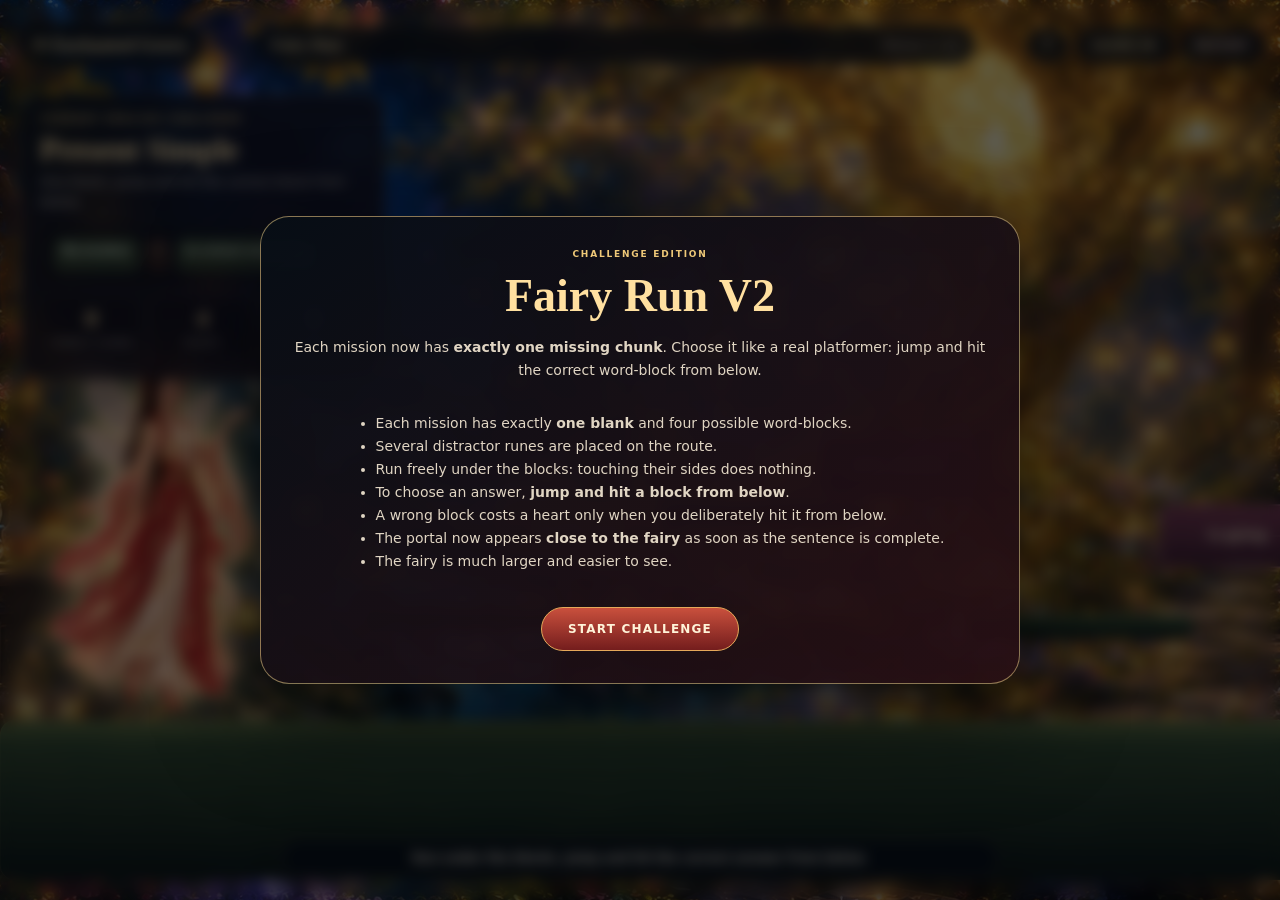
==== index.html @ 617d5f0d "Add files via upload" ====
<!doctype html>
<html lang="en">
<head>
<meta charset="utf-8">
<meta name="viewport" content="width=device-width,initial-scale=1">
<meta name="theme-color" content="#07111d">
<title>Fairy Run V2 — Challenge Edition</title>
<style>
:root{
  --gold:#f6d78d; --gold2:#ffe9b4; --ink:#fff7df; --muted:#ded3c2;
  --red:#a84237; --deep:#07111b; --green:#6eaf76; --violet:#9a6be6;
}
*{box-sizing:border-box}
html,body{margin:0;width:100%;height:100%;overflow:hidden;background:#03070c;color:var(--ink);font-family:Georgia,serif}
button{font:inherit;cursor:pointer}
button:focus-visible{outline:2px solid #ffe7a6;outline-offset:3px}
#app{position:relative;width:100%;height:100%;overflow:hidden}
#bg{
  position:absolute;inset:0;
  background:
    radial-gradient(circle at 70% 20%,rgba(255,221,126,.14),transparent 28%),
    linear-gradient(180deg,rgba(2,5,9,.02),rgba(2,5,9,.22)),
    url('assets/forest.webp') center/cover no-repeat;
  filter:saturate(1.13) contrast(1.02);
  transform:scale(1.035)
}
#atmos{position:absolute;inset:0;pointer-events:none;background:
  linear-gradient(90deg,rgba(4,12,18,.12),transparent 45%,rgba(12,6,15,.18)),
  radial-gradient(circle at 18% 84%,rgba(67,159,165,.12),transparent 28%)}
#canvas{position:absolute;inset:0;width:100%;height:100%;display:block}

.topbar{
  position:absolute;z-index:30;left:15px;right:15px;top:14px;height:62px;
  display:grid;grid-template-columns:auto 1fr auto;gap:12px;align-items:center;pointer-events:none
}
.topbar>*{pointer-events:auto}
.brand,.tool{
  border:1px solid rgba(246,215,141,.42);background:rgba(5,11,18,.82);color:#ffe2a2;
  border-radius:999px;box-shadow:0 10px 28px rgba(0,0,0,.3);backdrop-filter:blur(10px)
}
.brand{padding:12px 16px;font-weight:700;font-size:18px}
.progress{
  justify-self:center;width:min(720px,61vw);padding:10px 15px;border-radius:999px;
  background:rgba(5,11,18,.8);border:1px solid rgba(246,215,141,.28);backdrop-filter:blur(10px);
  display:grid;grid-template-columns:auto 1fr auto;gap:12px;align-items:center;
}
.progress strong{color:#ffe0a0}
.progress small{font:11px system-ui,sans-serif;color:#ded2c0;white-space:nowrap}
.track{height:10px;border-radius:999px;background:rgba(0,0,0,.36);overflow:hidden;border:1px solid rgba(246,215,141,.18)}
.track div{height:100%;width:0;background:linear-gradient(90deg,#dd873e,#ffe09a);transition:width .35s}
.tools{display:flex;gap:7px}
.tool{padding:11px 14px;font:800 10px system-ui,sans-serif;text-transform:uppercase;letter-spacing:.08em;transition:.2s}
.tool:hover{transform:translateY(-2px);filter:brightness(1.08)}
.tool.off{opacity:.48}
.tool.danger{color:#ffd3c6;border-color:rgba(255,141,119,.35)}
.tool.help{width:42px;padding:0;font-size:15px}

.quest{
  position:absolute;z-index:25;left:20px;top:94px;width:365px;padding:19px;border-radius:23px;
  background:linear-gradient(145deg,rgba(7,14,22,.88),rgba(31,14,19,.82));
  border:1px solid rgba(246,215,141,.4);box-shadow:0 24px 65px rgba(0,0,0,.42);backdrop-filter:blur(12px)
}
.kicker{font:800 9px system-ui,sans-serif;letter-spacing:.2em;text-transform:uppercase;color:#eec878}
.quest h1{margin:8px 0 4px;color:#ffe0a0;font-size:31px}
.quest .mission{font:13px/1.5 system-ui,sans-serif;color:#ded3c1;margin:0}
.sentence{
  margin-top:13px;padding:12px;border-radius:15px;background:rgba(0,0,0,.22);
  border:1px dashed rgba(246,215,141,.22);display:flex;gap:6px;flex-wrap:wrap;min-height:61px
}
.sentence span{padding:7px 9px;border-radius:9px;background:rgba(66,87,53,.58);color:#efffe8;font:700 11px system-ui,sans-serif}
.sentence span.blank{background:rgba(91,55,37,.44);color:#e0c9a7}
.mission-meta{display:flex;gap:8px;margin-top:11px}
.meta{flex:1;padding:9px 7px;border-radius:13px;background:rgba(0,0,0,.17);border:1px solid rgba(246,215,141,.13);text-align:center}
.meta strong{display:block;color:#ffe1a0;font-size:23px}.meta small{font:8px system-ui,sans-serif;color:#cfc3b0;text-transform:uppercase;letter-spacing:.09em}
.feedback{
  position:absolute;z-index:28;left:50%;bottom:22px;transform:translateX(-50%);
  width:min(720px,72vw);padding:12px 18px;border-radius:999px;text-align:center;
  background:rgba(5,11,18,.82);border:1px solid rgba(246,215,141,.25);backdrop-filter:blur(9px);
  font:700 12px system-ui,sans-serif;color:#efe2ce;box-shadow:0 10px 28px rgba(0,0,0,.28)
}
.feedback.good{color:#e4ffda;border-color:rgba(159,237,148,.4);background:rgba(22,72,39,.76)}
.feedback.bad{color:#ffd4c8;border-color:rgba(255,152,129,.37);background:rgba(92,30,25,.78)}
.portal-alert{
  position:absolute;z-index:29;right:22px;bottom:92px;width:260px;padding:14px 15px;border-radius:19px;
  background:linear-gradient(145deg,rgba(44,26,69,.91),rgba(11,10,20,.92));
  border:1px solid rgba(220,190,255,.58);box-shadow:0 0 32px rgba(167,105,232,.3),0 15px 35px rgba(0,0,0,.3);
  font:700 12px/1.45 system-ui,sans-serif;color:#f0ddff;opacity:0;transform:translateY(15px);transition:.3s;pointer-events:none
}
.portal-alert.show{opacity:1;transform:translateY(0)}
.portal-alert strong{display:block;color:#ffe4a9;font-size:16px;margin-bottom:3px}
.arrow{font-size:30px;display:inline-block;margin-right:8px;vertical-align:middle;color:#e3c2ff}

.mobile{
  position:absolute;z-index:32;right:15px;bottom:16px;display:none;gap:5px;align-items:flex-end
}
.mobile button{
  width:56px;height:49px;border-radius:14px;border:1px solid rgba(246,215,141,.3);
  background:rgba(5,11,18,.82);color:#ffe2a1;font-size:21px
}

.overlay{
  position:absolute;inset:0;z-index:60;display:grid;place-items:center;
  background:rgba(2,5,9,.58);backdrop-filter:blur(7px)
}
.overlay.hidden{display:none}
.card{
  width:min(760px,91vw);padding:32px;border-radius:29px;text-align:center;
  background:linear-gradient(145deg,rgba(7,14,22,.96),rgba(40,15,20,.93));
  border:1px solid rgba(246,215,141,.52);box-shadow:0 30px 100px rgba(0,0,0,.58)
}
.card h2{margin:10px 0;color:#ffe0a0;font-size:46px}
.card p,.card li{font:14px/1.65 system-ui,sans-serif;color:#e0d5c3}
.card ul{display:inline-block;text-align:left}
.start{
  margin-top:18px;padding:14px 26px;border-radius:999px;border:1px solid #e6a85a;
  color:#fff4d9;background:linear-gradient(180deg,#c9503d,#741d1d);
  font:800 12px system-ui,sans-serif;text-transform:uppercase;letter-spacing:.1em
}
.recap{
  margin:16px auto 0;max-width:620px;text-align:left;padding:15px 17px;border-radius:17px;
  background:rgba(0,0,0,.2);border:1px dashed rgba(246,215,141,.2);font:13px/1.6 system-ui,sans-serif;color:#e4d8c5
}
.recap b{color:#ffe19f}

@media(max-width:920px){
  .quest{left:12px;top:90px;width:330px}.progress{width:auto}.progress small{display:none}.mobile{display:flex}.feedback{bottom:78px;width:calc(100% - 24px)}
  .portal-alert{right:12px;bottom:140px}
}
@media(max-width:620px){
  .brand{display:none}.topbar{grid-template-columns:1fr auto}.progress{justify-self:stretch;width:100%}
  .quest{left:9px;right:9px;top:88px;width:auto;padding:13px}.quest h1{font-size:24px}.quest .mission{font-size:11px}
  .mission-meta{display:none}.sentence{min-height:45px}.sentence span{font-size:9px;padding:5px 7px}
  .tool{padding:10px 11px}.portal-alert{width:210px;font-size:10px}
}


</style>
</head>
<body>
<div id="app">
  <div id="bg"></div><div id="atmos"></div><canvas id="canvas"></canvas>

  <div class="topbar">
    <div class="brand">✦ Enchanted Grove</div>
    <div class="progress">
      <strong>Fairy Run</strong>
      <div class="track"><div id="progressFill"></div></div>
      <small id="progressText">Mission 1 / 12</small>
    </div>
    <div class="tools">
      <button class="tool help" id="helpBtn" title="How to play">?</button>
      <button class="tool" id="soundBtn">Sound On</button>
      <button class="tool danger" id="restartBtn">Restart</button>
    </div>
  </div>

  <aside class="quest">
    <div class="kicker">Current English challenge</div>
    <h1 id="focusTitle">Present Simple</h1>
    <p class="mission" id="missionText">Collect the missing chunks in the correct order.</p>
    <div class="sentence" id="sentenceBox"></div>
    <div class="mission-meta">
      <div class="meta"><strong id="runeCount">0</strong><small>correct chunks</small></div>
      <div class="meta"><strong id="heartCount">4</strong><small>hearts</small></div>
      <div class="meta"><strong id="scoreCount">0</strong><small>magic</small></div>
    </div>
  </aside>
  <div class="portal-alert" id="portalAlert"><span class="arrow">➜</span><strong>Portal opened!</strong>It appeared just ahead. Run into the purple gate.</div>
  <div class="feedback" id="feedback">Move: A/D or ←/→ · Jump: W / ↑ / Space · Choose: hit a word-block from below</div>

  <div class="mobile">
    <button data-key="left">◀</button>
    <button data-key="jump">▲</button>
    <button data-key="right">▶</button>
  </div>

  <div class="overlay" id="intro">
    <div class="card">
      <div class="kicker">Challenge Edition</div>
      <h2>Fairy Run V2</h2>
      <p>Each mission now has <b>exactly one missing chunk</b>. Choose it like a real platformer: jump and hit the correct word-block from below.</p>
      <ul>
        <li>Each mission has exactly <b>one blank</b> and four possible word-blocks.</li>
        <li>Several distractor runes are placed on the route.</li>
        <li>Run freely under the blocks: touching their sides does nothing.</li><li>To choose an answer, <b>jump and hit a block from below</b>.</li><li>A wrong block costs a heart only when you deliberately hit it from below.</li>
        <li>The portal now appears <b>close to the fairy</b> as soon as the sentence is complete.</li>
        <li>The fairy is much larger and easier to see.</li>
      </ul><br>
      <button class="start" id="startBtn">Start Challenge</button>
    </div>
  </div>

  <div class="overlay hidden" id="missionComplete">
    <div class="card">
      <div class="kicker">Mission complete</div>
      <h2 id="missionCompleteTitle">Sentence restored</h2>
      <div class="recap" id="missionRecap"></div>
      <button class="start" id="continueBtn">Continue</button>
    </div>
  </div>

  <div class="overlay hidden" id="gameComplete">
    <div class="card">
      <div class="kicker">All 12 missions complete</div>
      <h2>Firefly Ember Restored</h2>
      <p>You finished a full run of the forest using English grammar and chunks to open every gate.</p>
      <div class="recap" id="finalRecap"></div>
      <button class="start" id="againBtn">Play Again</button>
    </div>
  </div>

  <div class="overlay hidden" id="helpOverlay">
    <div class="card">
      <div class="kicker">Controls</div>
      <h2>How to Play</h2>
      <ul>
        <li><b>A / D</b> or <b>← / →</b> — move</li>
        <li><b>W / ↑ / Space</b> — jump</li>
        <li>Run under the answer blocks. To choose one, jump and hit it from below.</li>
        <li>The blocks do not block your movement. The choice is registered only by a jump-hit from below.</li>
        <li>Wrong runes cost one heart.</li>
        <li>After the correct jump-hit, a large purple portal spawns nearby.</li>
      </ul><br>
      <button class="start" id="closeHelpBtn">Back to Game</button>
    </div>
  </div>
</div>

<script>
(()=>{
"use strict";
const canvas=document.getElementById("canvas"),ctx=canvas.getContext("2d");
const fairyImg=new Image();fairyImg.src="assets/fairy.webp";

const missions=[
 {focus:"Present Simple",template:["My brother","___","to school every day."],answer:"usually goes",choices:["usually goes","goes usually","is going","usually go"],tip:"With he/she/it, use the -s form. Frequency adverbs normally come before the main verb."},
 {focus:"Present Simple Negative",template:["We","___","football outside when it rains."],answer:"don't play",choices:["don't play","aren't playing","don't plays","not play"],tip:"Present Simple negative: don't + base verb."},
 {focus:"Present Simple Question",template:["___","your sister enjoy fantasy books?"],answer:"Does",choices:["Does","Do","Is","Did"],tip:"Third-person Present Simple question: Does + subject + base verb."},
 {focus:"Present Continuous",template:["She","___","her keys right now."],answer:"is looking for",choices:["is looking for","looks for","look for","is look for"],tip:"Right now signals Present Continuous: is + verb-ing."},
 {focus:"Present Continuous Negative",template:["They","___","TV because they are doing homework."],answer:"aren't watching",choices:["aren't watching","don't watch","aren't watch","not watching"],tip:"For an action happening now, use aren't + verb-ing."},
 {focus:"Wh- Question",template:["What","___","after school today?"],answer:"are you doing",choices:["are you doing","do you do","you are doing","are you do"],tip:"Present Continuous question: What are you doing...?"},
 {focus:"Past Simple",template:["Yesterday we","___","an old castle near the river."],answer:"visited",choices:["visited","visit","were visit","have visited"],tip:"Yesterday signals Past Simple."},
 {focus:"Past Simple Negative",template:["He","___","the message because his phone was off."],answer:"didn't see",choices:["didn't see","didn't saw","doesn't see","not saw"],tip:"After didn't, use the base verb: see."},
 {focus:"Modal Verb",template:["You","___","an umbrella because it might rain later."],answer:"should take",choices:["should take","should taking","must to take","should took"],tip:"Should is followed by the base verb."},
 {focus:"Comparatives",template:["This puzzle is","___","the last one."],answer:"much more difficult than",choices:["much more difficult than","more much difficult than","much difficulter than","most difficult then"],tip:"Use much more + adjective + than."},
 {focus:"Possibility",template:["If we hurry, we","___","the next train."],answer:"can catch",choices:["can catch","can catching","could to catch","will can catch"],tip:"Can is followed by the base verb."},
 {focus:"Present Perfect",template:["Why","___","your homework yet?"],answer:"haven't you finished",choices:["haven't you finished","didn't you finished","aren't you finish","haven't you finish"],tip:"Present Perfect question: haven't + subject + past participle."}
];

let W=innerWidth,H=innerHeight,dpr=Math.min(devicePixelRatio||1,2),last=0;
let running=false,missionIndex=0,score=0,totalWrong=0,soundOn=true;
const keys={left:false,right:false,jump:false};
let player,platforms,runes,particles,portal,cameraX,stageWidth,portalSpawned=false,autoFocus=0;

const sounds={ok:"assets/correct.wav",bad:"assets/wrong.wav",portal:"assets/portal.wav",click:"assets/click.wav",reward:"assets/reward.wav"};
function sound(k,g=.7){if(!soundOn)return;const a=new Audio(sounds[k]);a.volume=g;a.play().catch(()=>{})}
function resize(){W=innerWidth;H=innerHeight;dpr=Math.min(devicePixelRatio||1,2);canvas.width=W*dpr;canvas.height=H*dpr;canvas.style.width=W+"px";canvas.style.height=H+"px";ctx.setTransform(dpr,0,0,dpr,0,0)}
addEventListener("resize",resize);resize();

const ground=()=>H*.80;
function stageLen(){return Math.max(W*1.65,2050)}
function freeSpots(){
 const gy=ground();
 // Blocks are intentionally suspended above the running path.
 return [
   {x:500,y:gy-220},
   {x:820,y:gy-285},
   {x:1160,y:gy-215},
   {x:1480,y:gy-285}
 ].filter(p=>p.x<stageWidth-160)
}function initMission(){
 const m=missions[missionIndex];
 stageWidth=stageLen();cameraX=0;portalSpawned=false;autoFocus=0;
 player={x:120,y:ground()-130,w:72,h:122,drawW:245,drawH:365,vx:0,vy:0,onGround:false,hearts:4,answered:false,inv:0,dir:1};
 particles=[];
 platforms=[
   {x:0,y:ground(),w:stageWidth,h:160},
   {x:360,y:ground()-115,w:215,h:24},
   {x:660,y:ground()-220,w:210,h:24},
   {x:965,y:ground()-105,w:230,h:24},
   {x:1275,y:ground()-210,w:220,h:24},
   {x:1535,y:ground()-120,w:205,h:24},
   {x:1760,y:ground()-245,w:205,h:24},
 ];
 const spots=freeSpots();
 const choices=shuffle([...m.choices]);
 runes=choices.map((text,i)=>({
   x:spots[i].x,y:spots[i].y,w:155,h:62,text,
   taken:false,hit:false,bounce:0
 }));
 portal={x:stageWidth-250,y:ground()-210,w:135,h:210,open:false};
 updateMissionUI();
 setFeedback("Run under the blocks. Jump and hit the correct answer from below.","");
}
function shuffle(a){for(let i=a.length-1;i>0;i--){let j=Math.floor(Math.random()*(i+1));[a[i],a[j]]=[a[j],a[i]]}return a}
function setFeedback(text,type){const f=document.getElementById("feedback");f.className="feedback"+(type?" "+type:"");f.textContent=text}
function updateMissionUI(){
 const m=missions[missionIndex],box=document.getElementById("sentenceBox");box.innerHTML="";
 m.template.forEach(part=>{
   let s=document.createElement("span");
   if(part==="___"){
     s.textContent=player.answered ? m.answer : "?";
     if(!player.answered)s.classList.add("blank");
   } else s.textContent=part;
   box.appendChild(s);
 });
 document.getElementById("focusTitle").textContent=m.focus;
 document.getElementById("missionText").textContent="One blank. Jump and hit the correct block from below.";
 document.getElementById("runeCount").textContent=player.answered?1:0;
 document.getElementById("heartCount").textContent=player.hearts;
 document.getElementById("scoreCount").textContent=score;
 document.getElementById("progressText").textContent=`Mission ${missionIndex+1} / ${missions.length}`;
 document.getElementById("progressFill").style.width=`${(missionIndex/missions.length)*100}%`;
}function overlap(a,b){return a.x+a.w>b.x&&a.x<b.x+b.w&&a.y+a.h>b.y&&a.y<b.y+b.h}
function burst(x,y,color,n=18){for(let i=0;i<n;i++)particles.push({x,y,vx:(Math.random()-.5)*190,vy:(Math.random()-.75)*190,life:.7+Math.random()*.5,size:2+Math.random()*4,color})}
function hurt(msg){
 if(player.inv>0)return;
 player.hearts--;player.inv=1.1;totalWrong++;sound("bad",.7);burst(player.x+player.w/2,player.y+player.h/2,"#ff8d76",20);setFeedback(msg,"bad");
 if(player.hearts<=0){setTimeout(()=>{score=Math.max(0,score-25);initMission()},700)}
 updateMissionUI()
}

function hitAnswerBlock(r){
 if(player.answered || r.hit)return;
 const m=missions[missionIndex];
 r.hit=true;r.bounce=1;
 if(r.text===m.answer){
   player.answered=true;score+=50;sound("ok",.72);
   burst(r.x+r.w/2,r.y+r.h/2,"#ffe08a",30);
   updateMissionUI();
   spawnPortalNearby();
   setFeedback(`Correct: “${r.text}”. +50 magic! The portal is open.`,"good");
 }else{
   player.hearts--;totalWrong++;sound("bad",.68);
   burst(r.x+r.w/2,r.y+r.h/2,"#ff8d76",20);
   setFeedback(`“${r.text}” is not correct. ${m.tip}`,"bad");
   if(player.hearts<=0){
     setTimeout(()=>{score=Math.max(0,score-20);initMission()},700);
   } else {
     // Let the same wrong block be hit again later, but only after a short visual bounce.
     setTimeout(()=>{r.hit=false},450);
   }
   updateMissionUI();
 }
}
function spawnPortalNearby(){
 portal.open=true;portalSpawned=true;
 const desired=player.x+Math.min(360,W*.30);
 portal.x=Math.min(stageWidth-180,Math.max(player.x+220,desired));
 portal.y=ground()-230;autoFocus=1.2;
 sound("portal",.8);document.getElementById("portalAlert").classList.add("show");
 setTimeout(()=>document.getElementById("portalAlert").classList.remove("show"),3600);
}
function finishMission(){
 running=false;sound("portal",.75);
 const m=missions[missionIndex];
 document.getElementById("missionCompleteTitle").textContent=`Mission ${missionIndex+1} complete`;
 // safer custom recap
 document.getElementById("missionRecap").innerHTML=`<b>Correct sentence:</b><br>${buildFullSentence(m)}<br><br><b>Why:</b> ${m.tip}`;
 document.getElementById("missionComplete").classList.remove("hidden");
}
function buildFullSentence(m){
 let ai=0;return m.template.map(x=>x==="___"?m.answers[ai++]:x).join(" ").replace(/\s+([?.!,])/g,"$1")
}
function nextMission(){
 document.getElementById("missionComplete").classList.add("hidden");missionIndex++;
 if(missionIndex>=missions.length){completeGame();return}
 running=true;initMission()
}
function completeGame(){
 sound("reward",.9);
 document.getElementById("progressFill").style.width="100%";
 document.getElementById("finalRecap").innerHTML=`<b>Magic score:</b> ${score}<br><b>Wrong runes triggered:</b> ${totalWrong}<br><b>Missions:</b> ${missions.length}`;
 document.getElementById("gameComplete").classList.remove("hidden")
}

function update(dt){
 if(!running)return;
 if(player.inv>0)player.inv-=dt;
 let ax=(keys.right?1:0)-(keys.left?1:0);
 player.vx+=ax*1100*dt;player.vx*=Math.pow(.001,dt);player.vx=Math.max(-330,Math.min(330,player.vx));if(ax)player.dir=ax;
 if(keys.jump&&player.onGround){player.vy=-560;player.onGround=false;sound("click",.14)}keys.jump=false;
 player.vy+=1280*dt;
 let prevY=player.y;player.x+=player.vx*dt;player.x=Math.max(0,Math.min(stageWidth-player.w,player.x));player.y+=player.vy*dt;player.onGround=false;
 for(const p of platforms){
   const prevBottom=prevY+player.h,newBottom=player.y+player.h;
   if(player.x+player.w>p.x&&player.x<p.x+p.w&&prevBottom<=p.y+5&&newBottom>=p.y&&player.vy>=0){
     player.y=p.y-player.h;player.vy=0;player.onGround=true
   }
 }
 if(player.y>H+220){hurt("You fell into the mist.");player.x=Math.max(80,player.x-280);player.y=ground()-220;player.vy=0}
 // Answer blocks never block horizontal movement and never trigger on side contact.
 for(const r of runes){
   if(r.bounce>0)r.bounce=Math.max(0,r.bounce-dt*5);
   const horizontal = player.x+player.w > r.x+10 && player.x < r.x+r.w-10;
   const playerTop = player.y;
   const prevTop = player.y - player.vy*dt;
   const blockBottom = r.y+r.h;
   const hitFromBelow = player.vy < 0 && horizontal && prevTop >= blockBottom-8 && playerTop <= blockBottom+8;
   if(hitFromBelow){
     player.y=blockBottom+8;
     player.vy=120;
     hitAnswerBlock(r);
   }
 }
 if(portal.open&&overlap(player,portal)){finishMission()}
 let target=Math.max(0,Math.min(stageWidth-W,player.x-W*.38));
 if(autoFocus>0){
   autoFocus-=dt;
   target=Math.max(0,Math.min(stageWidth-W,portal.x-W*.62));
 }
 cameraX+=(target-cameraX)*Math.min(1,dt*(autoFocus>0?5.5:4));
 particles.forEach(p=>{p.x+=p.vx*dt;p.y+=p.vy*dt;p.vy+=260*dt;p.life-=dt});particles=particles.filter(p=>p.life>0)
}
function rr(x,y,w,h,r,fill,stroke){
 ctx.beginPath();ctx.roundRect(x,y,w,h,r);if(fill){ctx.fillStyle=fill;ctx.fill()}if(stroke){ctx.strokeStyle=stroke;ctx.stroke()}
}
function draw(){
 ctx.clearRect(0,0,W,H);ctx.save();ctx.translate(-cameraX,0);
 // stars/fireflies
 for(let i=0;i<45;i++){
   let x=(i*191+missionIndex*77)%stageWidth,y=110+(i*83)%Math.max(180,H*.56),a=.16+.35*(.5+.5*Math.sin(performance.now()/850+i));
   ctx.fillStyle=`rgba(255,224,133,${a})`;ctx.beginPath();ctx.arc(x,y,1.5+i%3,0,Math.PI*2);ctx.fill()
 }
 // platforms
 for(const p of platforms){
   let g=ctx.createLinearGradient(0,p.y,0,p.y+p.h);g.addColorStop(0,"rgba(84,100,55,.98)");g.addColorStop(.16,"rgba(43,64,39,.98)");g.addColorStop(1,"rgba(8,18,15,.99)");
   rr(p.x,p.y,p.w,p.h,15,g,"rgba(234,205,126,.13)");
   if(p.w<stageWidth*.8)for(let x=p.x+14;x<p.x+p.w-8;x+=22){ctx.strokeStyle="rgba(140,181,88,.65)";ctx.beginPath();ctx.moveTo(x,p.y);ctx.lineTo(x-2,p.y-10-(x%8));ctx.stroke()}
 }
 // answer bricks suspended overhead
 for(const r of runes){
   ctx.save();
   const y=r.y-(r.bounce>0?Math.sin(r.bounce*Math.PI)*10:0);
   let g=ctx.createLinearGradient(r.x,y,r.x,y+r.h);
   const correct=!player.answered && r.text===missions[missionIndex].answer;
   if(correct){
     g.addColorStop(0,"#b07b35");g.addColorStop(1,"#65401f");
     ctx.shadowBlur=18;ctx.shadowColor="rgba(255,218,113,.35)";
   }else{
     g.addColorStop(0,"#6f3448");g.addColorStop(1,"#351927");
     ctx.shadowBlur=8;ctx.shadowColor="rgba(120,60,80,.25)";
   }
   rr(r.x,y,r.w,r.h,12,g,correct?"#d9ad62":"#9f6371");
   // brick seams
   ctx.shadowBlur=0;ctx.strokeStyle="rgba(255,237,193,.12)";ctx.lineWidth=1;
   ctx.beginPath();ctx.moveTo(r.x+r.w/2,y);ctx.lineTo(r.x+r.w/2,y+r.h);ctx.stroke();
   ctx.beginPath();ctx.moveTo(r.x,y+r.h/2);ctx.lineTo(r.x+r.w,y+r.h/2);ctx.stroke();
   ctx.fillStyle="#fff1cb";ctx.font="800 13px system-ui";ctx.textAlign="center";ctx.textBaseline="middle";
   wrapText(r.text,r.x+r.w/2,y+r.h/2,r.w-18,14);
   ctx.restore()
 }
// portal
 if(portal.open){
   ctx.save();let t=performance.now()/700;ctx.shadowBlur=45;ctx.shadowColor="#d6b2ff";
   let pg=ctx.createRadialGradient(portal.x+portal.w/2,portal.y+portal.h/2,8,portal.x+portal.w/2,portal.y+portal.h/2,95);
   pg.addColorStop(0,"rgba(255,243,197,.98)");pg.addColorStop(.28,"rgba(181,128,244,.92)");pg.addColorStop(.62,"rgba(86,45,135,.75)");pg.addColorStop(1,"rgba(29,14,43,.2)");
   rr(portal.x,portal.y,portal.w,portal.h,55,pg,"#e5c8ff");
   ctx.strokeStyle="rgba(255,231,176,.72)";ctx.lineWidth=4;ctx.strokeRect(portal.x+16,portal.y+16,portal.w-32,portal.h-32);
   ctx.fillStyle="#fff0c4";ctx.font="800 12px system-ui";ctx.textAlign="center";ctx.fillText("ENTER PORTAL",portal.x+portal.w/2,portal.y-14);
   ctx.restore()
 }
 // fairy: large visual sprite with a smaller movement/collision body
 ctx.save();
 let flick=player.inv>0&&Math.floor(player.inv*12)%2===0;
 if(!flick){
   ctx.shadowBlur=30;ctx.shadowColor="#ffe18d";
   const dx=player.x-(player.drawW-player.w)/2;
   const dy=player.y-(player.drawH-player.h);
   if(player.dir<0){
     ctx.translate(dx+player.drawW,0);ctx.scale(-1,1);
     ctx.drawImage(fairyImg,0,dy,player.drawW,player.drawH);
   } else ctx.drawImage(fairyImg,dx,dy,player.drawW,player.drawH);
 }
 ctx.restore();
 // particles
 for(const p of particles){ctx.globalAlpha=Math.max(0,p.life);ctx.fillStyle=p.color;ctx.beginPath();ctx.arc(p.x,p.y,p.size,0,Math.PI*2);ctx.fill()}ctx.globalAlpha=1;
 ctx.restore()
}
function wrapText(text,cx,cy,maxW,lineH){
 const words=text.split(" ");let line="",lines=[];
 for(const w of words){let test=line?line+" "+w:w;if(ctx.measureText(test).width>maxW&&line){lines.push(line);line=w}else line=test}lines.push(line);
 let y=cy-(lines.length-1)*lineH/2;for(const l of lines){ctx.fillText(l,cx,y);y+=lineH}
}
function loop(t){let dt=Math.min(.033,(t-last)/1000||0);last=t;update(dt);draw();requestAnimationFrame(loop)}requestAnimationFrame(loop);

function setKey(k,v){keys[k]=v}
addEventListener("keydown",e=>{
 if(["ArrowLeft","a","A"].includes(e.key)){e.preventDefault();setKey("left",true)}
 if(["ArrowRight","d","D"].includes(e.key)){e.preventDefault();setKey("right",true)}
 if(["ArrowUp","w","W"," "].includes(e.key)){e.preventDefault();keys.jump=true}
});
addEventListener("keyup",e=>{if(["ArrowLeft","a","A"].includes(e.key))setKey("left",false);if(["ArrowRight","d","D"].includes(e.key))setKey("right",false)});
document.querySelectorAll("[data-key]").forEach(b=>{
 const k=b.dataset.key;b.addEventListener("pointerdown",e=>{e.preventDefault();if(k==="jump")keys.jump=true;else setKey(k,true)});
 b.addEventListener("pointerup",()=>{if(k!=="jump")setKey(k,false)});b.addEventListener("pointercancel",()=>{if(k!=="jump")setKey(k,false)})
});

// functional buttons
document.getElementById("soundBtn").onclick=()=>{
 soundOn=!soundOn;const b=document.getElementById("soundBtn");b.textContent=soundOn?"Sound On":"Sound Off";b.classList.toggle("off",!soundOn);if(soundOn)sound("click",.45)
};
document.getElementById("restartBtn").onclick=()=>{if(running){score=Math.max(0,score-10);sound("click",.45);initMission();setFeedback("Mission restarted.","")}};
document.getElementById("helpBtn").onclick=()=>{running=false;document.getElementById("helpOverlay").classList.remove("hidden")};
document.getElementById("closeHelpBtn").onclick=()=>{document.getElementById("helpOverlay").classList.add("hidden");running=true};
document.getElementById("startBtn").onclick=()=>{document.getElementById("intro").classList.add("hidden");missionIndex=0;score=0;totalWrong=0;running=true;sound("click",.5);initMission()};
document.getElementById("continueBtn").onclick=()=>{sound("click",.4);nextMission()};
document.getElementById("againBtn").onclick=()=>{document.getElementById("gameComplete").classList.add("hidden");missionIndex=0;score=0;totalWrong=0;running=true;initMission()};

initMission();
})();
</script>
</body>
</html>
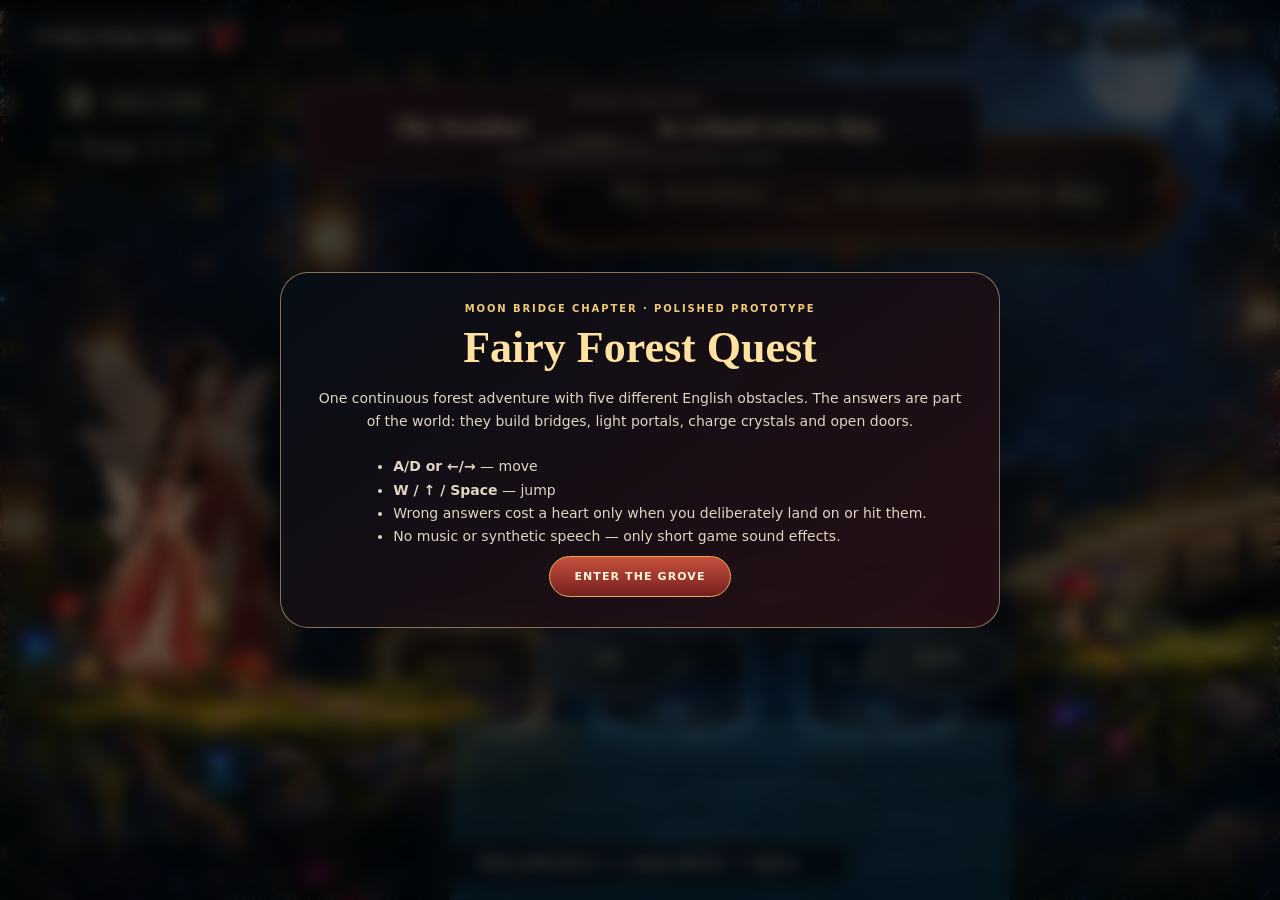
==== commit e54ba780: "Add files via upload" ====
--- a/index.html
+++ b/index.html
@@ -2,513 +2,431 @@
 <html lang="en">
 <head>
 <meta charset="utf-8">
-<meta name="viewport" content="width=device-width,initial-scale=1">
-<meta name="theme-color" content="#07111d">
-<title>Fairy Run V2 — Challenge Edition</title>
+<meta name="viewport" content="width=device-width,initial-scale=1,viewport-fit=cover">
+<meta name="theme-color" content="#07111b">
+<title>Fairy Forest Quest — Moon Bridge Chapter</title>
 <style>
 :root{
-  --gold:#f6d78d; --gold2:#ffe9b4; --ink:#fff7df; --muted:#ded3c2;
-  --red:#a84237; --deep:#07111b; --green:#6eaf76; --violet:#9a6be6;
+ --gold:#f7d98f;--gold2:#ffe9b6;--cream:#fff6df;--muted:#d8ccba;
+ --deep:#07111b;--panel:rgba(6,12,20,.82);--red:#a83f37;--green:#498353;
 }
 *{box-sizing:border-box}
-html,body{margin:0;width:100%;height:100%;overflow:hidden;background:#03070c;color:var(--ink);font-family:Georgia,serif}
+html,body{margin:0;width:100%;height:100%;overflow:hidden;background:#03070c;color:var(--cream);font-family:Georgia,serif}
 button{font:inherit;cursor:pointer}
-button:focus-visible{outline:2px solid #ffe7a6;outline-offset:3px}
-#app{position:relative;width:100%;height:100%;overflow:hidden}
-#bg{
-  position:absolute;inset:0;
-  background:
-    radial-gradient(circle at 70% 20%,rgba(255,221,126,.14),transparent 28%),
-    linear-gradient(180deg,rgba(2,5,9,.02),rgba(2,5,9,.22)),
-    url('assets/forest.webp') center/cover no-repeat;
-  filter:saturate(1.13) contrast(1.02);
-  transform:scale(1.035)
-}
-#atmos{position:absolute;inset:0;pointer-events:none;background:
-  linear-gradient(90deg,rgba(4,12,18,.12),transparent 45%,rgba(12,6,15,.18)),
-  radial-gradient(circle at 18% 84%,rgba(67,159,165,.12),transparent 28%)}
-#canvas{position:absolute;inset:0;width:100%;height:100%;display:block}
-
-.topbar{
-  position:absolute;z-index:30;left:15px;right:15px;top:14px;height:62px;
-  display:grid;grid-template-columns:auto 1fr auto;gap:12px;align-items:center;pointer-events:none
-}
-.topbar>*{pointer-events:auto}
-.brand,.tool{
-  border:1px solid rgba(246,215,141,.42);background:rgba(5,11,18,.82);color:#ffe2a2;
-  border-radius:999px;box-shadow:0 10px 28px rgba(0,0,0,.3);backdrop-filter:blur(10px)
-}
-.brand{padding:12px 16px;font-weight:700;font-size:18px}
-.progress{
-  justify-self:center;width:min(720px,61vw);padding:10px 15px;border-radius:999px;
-  background:rgba(5,11,18,.8);border:1px solid rgba(246,215,141,.28);backdrop-filter:blur(10px);
-  display:grid;grid-template-columns:auto 1fr auto;gap:12px;align-items:center;
-}
-.progress strong{color:#ffe0a0}
-.progress small{font:11px system-ui,sans-serif;color:#ded2c0;white-space:nowrap}
-.track{height:10px;border-radius:999px;background:rgba(0,0,0,.36);overflow:hidden;border:1px solid rgba(246,215,141,.18)}
-.track div{height:100%;width:0;background:linear-gradient(90deg,#dd873e,#ffe09a);transition:width .35s}
+button:focus-visible{outline:2px solid #ffe8a6;outline-offset:3px}
+#app{position:relative;width:100%;height:100%;overflow:hidden;background:#02060a}
+#backdrop{position:absolute;inset:0;background:
+ linear-gradient(180deg,rgba(2,6,10,.06),rgba(2,6,10,.2)),
+ url('assets/background.png') center/cover no-repeat;
+ filter:saturate(1.05) brightness(.84);transform:scale(1.04)}
+#backdrop::after{content:"";position:absolute;inset:0;background:
+ radial-gradient(circle at 70% 18%,rgba(255,220,126,.11),transparent 25%),
+ linear-gradient(90deg,rgba(2,7,11,.24),transparent 35%,rgba(2,7,11,.14))}
+#viewport{position:absolute;inset:0;overflow:hidden}
+#world{position:absolute;left:0;top:0;width:5480px;height:900px;transform-origin:0 0;will-change:transform}
+.asset{position:absolute;object-fit:contain;pointer-events:none;user-select:none}
+.decor{opacity:.96;filter:drop-shadow(0 16px 22px rgba(0,0,0,.34))}
+#mistLayer{position:absolute;inset:0;pointer-events:none;z-index:7;background:linear-gradient(180deg,transparent 72%,rgba(7,25,30,.12));mix-blend-mode:screen}
+.water-zone{position:absolute;z-index:1;height:180px;background:
+ linear-gradient(180deg,rgba(89,174,201,.2),rgba(8,47,69,.82));
+ border-top:2px solid rgba(151,224,235,.26);overflow:hidden;box-shadow:inset 0 22px 35px rgba(72,184,213,.09)}
+.water-zone::after{content:"";position:absolute;inset:-20px;background:
+ repeating-linear-gradient(176deg,transparent 0 22px,rgba(183,238,245,.12) 23px 25px,transparent 26px 43px);
+ animation:water 5s linear infinite}
+@keyframes water{to{transform:translateX(80px)}}
+
+#player{position:absolute;z-index:30;width:158px;height:250px;pointer-events:none;transform-origin:50% 100%;will-change:left,top,transform}
+#player img{width:100%;height:100%;object-fit:contain;filter:drop-shadow(0 12px 16px rgba(0,0,0,.44))}
+#player.invincible{opacity:.45}
+#player.magic img{filter:drop-shadow(0 12px 16px rgba(0,0,0,.44)) drop-shadow(0 0 22px rgba(255,216,108,.5))}
+
+.choice{
+ position:absolute;z-index:22;display:grid;place-items:center;text-align:center;padding:8px 12px;
+ color:#fff1c9;font:800 15px/1.15 system-ui,sans-serif;letter-spacing:.01em;
+ border:1px solid rgba(241,207,128,.42);background:linear-gradient(180deg,rgba(68,39,52,.95),rgba(31,18,30,.96));
+ box-shadow:0 13px 24px rgba(0,0,0,.34),inset 0 0 18px rgba(255,255,255,.025);
+ transition:.22s;user-select:none
+}
+.choice::after{content:"";position:absolute;inset:-6px;border:1px solid rgba(255,226,147,.09);border-radius:inherit;pointer-events:none}
+.choice.stone{width:146px;height:76px;border-radius:48% 52% 45% 55%/58% 52% 48% 42%;
+ background:radial-gradient(circle at 35% 20%,rgba(255,255,255,.06),transparent 25%),linear-gradient(145deg,#57646b,#222b31 64%,#11171c);border:2px solid #718d9a}
+.choice.lantern{width:175px;height:64px;border-radius:18px;background:linear-gradient(180deg,#6b3c2d,#2e1e1d);border-color:#bc8a53;box-shadow:0 0 18px rgba(255,190,79,.16),0 14px 24px rgba(0,0,0,.34)}
+.choice.lantern::before{content:"✦";position:absolute;top:-35px;color:#ffd786;font-size:30px;text-shadow:0 0 18px #ffbd47}
+.choice.crystal-choice{width:150px;height:72px;border-radius:18px;background:linear-gradient(180deg,rgba(49,61,76,.96),rgba(21,26,35,.96));border-color:#6a9bc1}
+.choice.rune-pad{width:155px;height:44px;border-radius:50%;background:radial-gradient(ellipse,#5e376d,#20152c 67%);border:2px solid #9f72bd;box-shadow:0 0 20px rgba(157,103,204,.22)}
+.choice.orb{width:145px;height:62px;border-radius:999px;background:radial-gradient(circle at 45% 25%,rgba(255,243,196,.17),transparent 32%),linear-gradient(180deg,#6b4c89,#2a1d3b);border-color:#c4a0ef;box-shadow:0 0 28px rgba(172,113,238,.25)}
+.choice.correct-hit{animation:correctHit .65s ease;background:linear-gradient(180deg,#806526,#3f3014)!important;border-color:#f8d77b!important;box-shadow:0 0 38px rgba(255,211,92,.55),0 14px 24px rgba(0,0,0,.34)!important}
+.choice.wrong-hit{animation:wrongHit .48s ease;background:linear-gradient(180deg,#80382f,#351718)!important;border-color:#e78d7f!important}
+@keyframes correctHit{45%{transform:translateY(-12px) scale(1.06);filter:brightness(1.35)}}
+@keyframes wrongHit{20%,60%{transform:translateX(-8px)}40%,80%{transform:translateX(8px)}}
+
+#bridge1,#bridge3{opacity:0;transform:scale(.86) translateY(35px);transition:.6s cubic-bezier(.2,.8,.2,1);filter:drop-shadow(0 18px 25px rgba(0,0,0,.4))}
+#bridge1.show,#bridge3.show{opacity:1;transform:scale(1) translateY(0)}
+.door{transition:.55s;filter:drop-shadow(0 20px 25px rgba(0,0,0,.4))}
+.door.open{opacity:0;transform:scale(.92);filter:blur(3px)}
+.portal-inline{opacity:0;transform:scale(.72);transition:.55s;filter:drop-shadow(0 0 30px rgba(172,108,239,.32))}
+.portal-inline.show{opacity:1;transform:scale(1);animation:portalPulse 1.25s infinite alternate}
+@keyframes portalPulse{to{filter:drop-shadow(0 0 48px rgba(203,139,255,.58)) brightness(1.08)}}
+.crystal-art{transition:.4s;filter:drop-shadow(0 0 14px rgba(86,148,220,.25))}
+.crystal-art.charged{filter:drop-shadow(0 0 36px rgba(255,210,89,.64)) brightness(1.25);transform:translateY(-7px)}
+.magic-step{position:absolute;z-index:10;width:135px;height:32px;border-radius:50%;opacity:0;transform:translateY(30px) scale(.6);
+ background:radial-gradient(ellipse,rgba(255,225,120,.9),rgba(187,121,238,.45) 48%,transparent 70%);
+ border:1px solid rgba(255,229,148,.5);box-shadow:0 0 26px rgba(255,207,92,.32);transition:.45s}
+.magic-step.show{opacity:1;transform:translateY(0) scale(1)}
+.magic-step.show:nth-of-type(2){transition-delay:.1s}.magic-step.show:nth-of-type(3){transition-delay:.2s}
+.section-label{position:absolute;z-index:8;color:rgba(255,231,180,.38);font:800 12px system-ui,sans-serif;text-transform:uppercase;letter-spacing:.22em}
+
+#hud{position:absolute;z-index:100;left:16px;right:16px;top:14px;display:grid;grid-template-columns:auto 1fr auto;gap:12px;align-items:center;pointer-events:none}
+#hud>*{pointer-events:auto}
+.brand{padding:11px 15px;border-radius:999px;background:rgba(5,11,18,.78);border:1px solid rgba(247,217,143,.42);backdrop-filter:blur(10px);box-shadow:0 10px 28px rgba(0,0,0,.3);color:#ffe2a2;font-weight:700;font-size:18px}
+.statusbar{justify-self:center;width:min(700px,58vw);padding:9px 14px;border-radius:999px;background:rgba(5,11,18,.78);border:1px solid rgba(247,217,143,.28);backdrop-filter:blur(10px);display:grid;grid-template-columns:auto 1fr auto;gap:12px;align-items:center}
+.hearts{color:#ef6a62;font-size:20px;letter-spacing:2px;text-shadow:0 0 10px rgba(255,75,75,.25);white-space:nowrap}
+.progress-track{height:10px;border-radius:999px;overflow:hidden;background:rgba(0,0,0,.36);border:1px solid rgba(247,217,143,.16)}
+.progress-track>i{display:block;height:100%;width:0;background:linear-gradient(90deg,#d9873f,#ffe19a);transition:.45s}
+.score{font:800 11px system-ui,sans-serif;color:#ffe2a0;white-space:nowrap}
 .tools{display:flex;gap:7px}
-.tool{padding:11px 14px;font:800 10px system-ui,sans-serif;text-transform:uppercase;letter-spacing:.08em;transition:.2s}
+.tool{padding:10px 13px;border-radius:999px;border:1px solid rgba(247,217,143,.34);background:rgba(5,11,18,.8);color:#ffe0a0;font:800 10px system-ui,sans-serif;text-transform:uppercase;letter-spacing:.08em;transition:.2s}
 .tool:hover{transform:translateY(-2px);filter:brightness(1.08)}
-.tool.off{opacity:.48}
-.tool.danger{color:#ffd3c6;border-color:rgba(255,141,119,.35)}
-.tool.help{width:42px;padding:0;font-size:15px}
-
-.quest{
-  position:absolute;z-index:25;left:20px;top:94px;width:365px;padding:19px;border-radius:23px;
-  background:linear-gradient(145deg,rgba(7,14,22,.88),rgba(31,14,19,.82));
-  border:1px solid rgba(246,215,141,.4);box-shadow:0 24px 65px rgba(0,0,0,.42);backdrop-filter:blur(12px)
-}
-.kicker{font:800 9px system-ui,sans-serif;letter-spacing:.2em;text-transform:uppercase;color:#eec878}
-.quest h1{margin:8px 0 4px;color:#ffe0a0;font-size:31px}
-.quest .mission{font:13px/1.5 system-ui,sans-serif;color:#ded3c1;margin:0}
-.sentence{
-  margin-top:13px;padding:12px;border-radius:15px;background:rgba(0,0,0,.22);
-  border:1px dashed rgba(246,215,141,.22);display:flex;gap:6px;flex-wrap:wrap;min-height:61px
-}
-.sentence span{padding:7px 9px;border-radius:9px;background:rgba(66,87,53,.58);color:#efffe8;font:700 11px system-ui,sans-serif}
-.sentence span.blank{background:rgba(91,55,37,.44);color:#e0c9a7}
-.mission-meta{display:flex;gap:8px;margin-top:11px}
-.meta{flex:1;padding:9px 7px;border-radius:13px;background:rgba(0,0,0,.17);border:1px solid rgba(246,215,141,.13);text-align:center}
-.meta strong{display:block;color:#ffe1a0;font-size:23px}.meta small{font:8px system-ui,sans-serif;color:#cfc3b0;text-transform:uppercase;letter-spacing:.09em}
-.feedback{
-  position:absolute;z-index:28;left:50%;bottom:22px;transform:translateX(-50%);
-  width:min(720px,72vw);padding:12px 18px;border-radius:999px;text-align:center;
-  background:rgba(5,11,18,.82);border:1px solid rgba(246,215,141,.25);backdrop-filter:blur(9px);
-  font:700 12px system-ui,sans-serif;color:#efe2ce;box-shadow:0 10px 28px rgba(0,0,0,.28)
-}
-.feedback.good{color:#e4ffda;border-color:rgba(159,237,148,.4);background:rgba(22,72,39,.76)}
-.feedback.bad{color:#ffd4c8;border-color:rgba(255,152,129,.37);background:rgba(92,30,25,.78)}
-.portal-alert{
-  position:absolute;z-index:29;right:22px;bottom:92px;width:260px;padding:14px 15px;border-radius:19px;
-  background:linear-gradient(145deg,rgba(44,26,69,.91),rgba(11,10,20,.92));
-  border:1px solid rgba(220,190,255,.58);box-shadow:0 0 32px rgba(167,105,232,.3),0 15px 35px rgba(0,0,0,.3);
-  font:700 12px/1.45 system-ui,sans-serif;color:#f0ddff;opacity:0;transform:translateY(15px);transition:.3s;pointer-events:none
-}
-.portal-alert.show{opacity:1;transform:translateY(0)}
-.portal-alert strong{display:block;color:#ffe4a9;font-size:16px;margin-bottom:3px}
-.arrow{font-size:30px;display:inline-block;margin-right:8px;vertical-align:middle;color:#e3c2ff}
-
-.mobile{
-  position:absolute;z-index:32;right:15px;bottom:16px;display:none;gap:5px;align-items:flex-end
-}
-.mobile button{
-  width:56px;height:49px;border-radius:14px;border:1px solid rgba(246,215,141,.3);
-  background:rgba(5,11,18,.82);color:#ffe2a1;font-size:21px
-}
-
-.overlay{
-  position:absolute;inset:0;z-index:60;display:grid;place-items:center;
-  background:rgba(2,5,9,.58);backdrop-filter:blur(7px)
-}
+.tool.off{opacity:.47}
+
+#questCard{position:absolute;z-index:95;left:50%;top:82px;transform:translateX(-50%);width:min(680px,70vw);padding:14px 20px 15px;border-radius:22px;background:linear-gradient(145deg,rgba(58,21,25,.9),rgba(10,12,19,.86));border:1px solid rgba(247,217,143,.45);box-shadow:0 16px 40px rgba(0,0,0,.38);backdrop-filter:blur(9px);text-align:center;transition:.3s}
+#questCard.done{opacity:.22;transform:translateX(-50%) translateY(-6px)}
+#questCard .kicker{font:800 9px system-ui,sans-serif;text-transform:uppercase;letter-spacing:.2em;color:#edc778}
+#questCard h1{margin:5px 0 4px;font-size:27px;color:#ffe2a2}
+#questCard p{margin:0;font:12px/1.45 system-ui,sans-serif;color:#ddd2c1}
+.blank{display:inline-block;min-width:115px;border-bottom:2px solid #f1c97a;color:#ffe8ae;padding:0 5px}
+
+#feedback{position:absolute;z-index:110;left:50%;bottom:18px;transform:translateX(-50%);min-width:420px;max-width:78vw;padding:11px 18px;border-radius:999px;text-align:center;background:rgba(5,11,18,.82);border:1px solid rgba(247,217,143,.25);font:700 12px system-ui,sans-serif;color:#eee2cf;backdrop-filter:blur(9px);box-shadow:0 10px 28px rgba(0,0,0,.3);transition:.25s}
+#feedback.good{background:rgba(25,78,43,.82);border-color:rgba(161,238,153,.42);color:#e3ffdc}
+#feedback.bad{background:rgba(91,31,26,.84);border-color:rgba(255,153,130,.4);color:#ffd8cd}
+
+.checkpoint{position:absolute;z-index:9;width:32px;height:32px;border-radius:50%;background:radial-gradient(circle,#fff3c1 0 10%,#ffc954 17%,rgba(255,189,59,.3) 43%,transparent 70%);box-shadow:0 0 25px #ffc859;opacity:.75}
+.spark{position:absolute;z-index:120;width:7px;height:7px;border-radius:50%;background:#ffe494;box-shadow:0 0 12px #ffd15e;pointer-events:none;animation:spark .85s forwards}
+@keyframes spark{to{transform:translate(var(--dx),var(--dy)) scale(.15);opacity:0}}
+.butterfly{position:absolute;z-index:60;font-size:18px;color:#ffe79e;text-shadow:0 0 12px #ffc85b;pointer-events:none;animation:fly 1.4s forwards}
+@keyframes fly{to{transform:translate(var(--dx),var(--dy)) rotate(30deg);opacity:0}}
+
+.overlay{position:absolute;inset:0;z-index:200;display:grid;place-items:center;background:rgba(2,5,9,.61);backdrop-filter:blur(8px)}
 .overlay.hidden{display:none}
-.card{
-  width:min(760px,91vw);padding:32px;border-radius:29px;text-align:center;
-  background:linear-gradient(145deg,rgba(7,14,22,.96),rgba(40,15,20,.93));
-  border:1px solid rgba(246,215,141,.52);box-shadow:0 30px 100px rgba(0,0,0,.58)
-}
-.card h2{margin:10px 0;color:#ffe0a0;font-size:46px}
-.card p,.card li{font:14px/1.65 system-ui,sans-serif;color:#e0d5c3}
-.card ul{display:inline-block;text-align:left}
-.start{
-  margin-top:18px;padding:14px 26px;border-radius:999px;border:1px solid #e6a85a;
-  color:#fff4d9;background:linear-gradient(180deg,#c9503d,#741d1d);
-  font:800 12px system-ui,sans-serif;text-transform:uppercase;letter-spacing:.1em
-}
-.recap{
-  margin:16px auto 0;max-width:620px;text-align:left;padding:15px 17px;border-radius:17px;
-  background:rgba(0,0,0,.2);border:1px dashed rgba(246,215,141,.2);font:13px/1.6 system-ui,sans-serif;color:#e4d8c5
-}
-.recap b{color:#ffe19f}
-
-@media(max-width:920px){
-  .quest{left:12px;top:90px;width:330px}.progress{width:auto}.progress small{display:none}.mobile{display:flex}.feedback{bottom:78px;width:calc(100% - 24px)}
-  .portal-alert{right:12px;bottom:140px}
-}
-@media(max-width:620px){
-  .brand{display:none}.topbar{grid-template-columns:1fr auto}.progress{justify-self:stretch;width:100%}
-  .quest{left:9px;right:9px;top:88px;width:auto;padding:13px}.quest h1{font-size:24px}.quest .mission{font-size:11px}
-  .mission-meta{display:none}.sentence{min-height:45px}.sentence span{font-size:9px;padding:5px 7px}
-  .tool{padding:10px 11px}.portal-alert{width:210px;font-size:10px}
-}
-
-
+.modal{width:min(720px,91vw);padding:30px;border-radius:28px;text-align:center;background:linear-gradient(145deg,rgba(7,14,22,.97),rgba(40,15,20,.95));border:1px solid rgba(247,217,143,.5);box-shadow:0 30px 100px rgba(0,0,0,.58)}
+.modal .kicker{font:800 10px system-ui,sans-serif;text-transform:uppercase;letter-spacing:.19em;color:#efca79}
+.modal h2{font-size:44px;color:#ffe1a0;margin:8px 0 10px}
+.modal p,.modal li{font:14px/1.65 system-ui,sans-serif;color:#e1d5c2}
+.modal ul{display:inline-block;text-align:left;margin:8px auto}
+.primary{padding:13px 24px;border-radius:999px;border:1px solid #e7aa5b;background:linear-gradient(180deg,#c8513e,#751f1e);color:#fff3d8;font:800 11px system-ui,sans-serif;text-transform:uppercase;letter-spacing:.1em}
+.stars-row{font-size:38px;letter-spacing:7px;color:#ffd66f;text-shadow:0 0 17px rgba(255,207,91,.35);margin:10px}
+
+.mobile{display:none;position:absolute;z-index:140;right:14px;bottom:14px;gap:6px}
+.mobile button{width:55px;height:48px;border-radius:14px;border:1px solid rgba(247,217,143,.34);background:rgba(5,11,18,.82);color:#ffe0a0;font-size:20px}
+
+@media(max-width:900px){
+ .brand{font-size:15px}.statusbar{width:auto}.score{display:none}#questCard{width:88vw;top:76px}.tools .tool:nth-child(2){display:none}
+ .mobile{display:flex}#feedback{bottom:74px;min-width:0;width:calc(100% - 24px)}
+}
 </style>
 </head>
 <body>
 <div id="app">
-  <div id="bg"></div><div id="atmos"></div><canvas id="canvas"></canvas>
-
-  <div class="topbar">
-    <div class="brand">✦ Enchanted Grove</div>
-    <div class="progress">
-      <strong>Fairy Run</strong>
-      <div class="track"><div id="progressFill"></div></div>
-      <small id="progressText">Mission 1 / 12</small>
-    </div>
-    <div class="tools">
-      <button class="tool help" id="helpBtn" title="How to play">?</button>
-      <button class="tool" id="soundBtn">Sound On</button>
-      <button class="tool danger" id="restartBtn">Restart</button>
-    </div>
+ <div id="backdrop"></div>
+ <div id="viewport"><div id="world">
+   <div id="mistLayer"></div>
+
+   <!-- Section 1 -->
+   <div class="section-label" style="left:80px;top:590px">01 · Bridge of Habits</div>
+   <img class="asset decor" src="assets/platform_start.png" style="left:-20px;top:520px;width:520px">
+   <div class="water-zone" style="left:450px;top:720px;width:560px"></div>
+   <div class="choice stone" data-challenge="0" data-value="goes" style="left:535px;top:620px">goes</div>
+   <div class="choice stone" data-challenge="0" data-value="go" style="left:700px;top:560px">go</div>
+   <div class="choice stone" data-challenge="0" data-value="is going" style="left:865px;top:620px">is going</div>
+   <img id="bridge1" class="asset" src="assets/bridge.png" style="left:430px;top:505px;width:650px;z-index:12">
+   <img class="asset decor" src="assets/platform_long.png" style="left:1000px;top:555px;width:570px">
+
+   <!-- Section 2 -->
+   <div class="section-label" style="left:1370px;top:590px">02 · Lantern Gate</div>
+   <img class="asset decor" src="assets/platform_root.png" style="left:1240px;top:500px;width:520px">
+   <img class="asset decor" src="assets/platform_glow.png" style="left:1580px;top:570px;width:430px">
+   <img class="asset decor" src="assets/platform_long.png" style="left:1900px;top:565px;width:560px">
+   <div class="choice lantern" data-challenge="1" data-value="looks for" style="left:1510px;top:465px">looks for</div>
+   <div class="choice lantern" data-challenge="1" data-value="is looking for" style="left:1735px;top:385px">is looking for</div>
+   <div class="choice lantern" data-challenge="1" data-value="look for" style="left:1960px;top:465px">look for</div>
+   <img id="door2" class="asset door" src="assets/moon_door.png" style="left:2220px;top:390px;width:270px;z-index:20">
+   <img id="portal2" class="asset portal-inline" src="assets/moon_portal.png" style="left:2220px;top:390px;width:270px;z-index:19">
+
+   <!-- Section 3 -->
+   <div class="section-label" style="left:2530px;top:590px">03 · Crystal Crossing</div>
+   <img class="asset decor" src="assets/platform_start.png" style="left:2430px;top:535px;width:510px">
+   <img class="asset decor" src="assets/platform_long.png" style="left:2850px;top:565px;width:520px">
+   <div class="water-zone" style="left:3260px;top:720px;width:360px"></div>
+   <div class="choice crystal-choice" data-challenge="2" data-value="visited" style="left:2560px;top:598px">visited</div>
+   <div class="choice crystal-choice" data-challenge="2" data-value="visit" style="left:2750px;top:548px">visit</div>
+   <div class="choice crystal-choice" data-challenge="2" data-value="have visited" style="left:2940px;top:598px">have visited</div>
+   <img id="crystalA" class="asset crystal-art" src="assets/crystal_blue.png" style="left:2580px;top:425px;width:120px;z-index:15">
+   <img id="crystalB" class="asset crystal-art" src="assets/crystal_gold.png" style="left:2780px;top:375px;width:120px;z-index:15">
+   <img id="crystalC" class="asset crystal-art" src="assets/crystal_blue.png" style="left:2970px;top:425px;width:120px;z-index:15">
+   <img id="bridge3" class="asset" src="assets/rope_bridge.png" style="left:3190px;top:545px;width:520px;z-index:12">
+   <img class="asset decor" src="assets/platform_root.png" style="left:3540px;top:510px;width:500px">
+
+   <!-- Section 4 -->
+   <div class="section-label" style="left:3650px;top:590px">04 · Rune Door</div>
+   <img class="asset decor" src="assets/platform_long.png" style="left:3550px;top:565px;width:600px">
+   <div class="choice rune-pad" data-challenge="3" data-value="should taking" style="left:3740px;top:680px">should taking</div>
+   <div class="choice rune-pad" data-challenge="3" data-value="should take" style="left:3920px;top:680px">should take</div>
+   <div class="choice rune-pad" data-challenge="3" data-value="should took" style="left:4100px;top:680px">should took</div>
+   <img id="door4" class="asset door" src="assets/red_door.png" style="left:4300px;top:430px;width:235px;z-index:20">
+   <img id="portal4" class="asset portal-inline" src="assets/moon_portal.png" style="left:4300px;top:430px;width:235px;z-index:19">
+
+   <!-- Section 5 -->
+   <div class="section-label" style="left:4550px;top:590px">05 · Moon Gate</div>
+   <img class="asset decor" src="assets/platform_start.png" style="left:4460px;top:525px;width:520px">
+   <img class="asset decor" src="assets/platform_long.png" style="left:4870px;top:565px;width:510px">
+   <div class="choice orb" data-challenge="4" data-value="can catching" style="left:4610px;top:500px">can catching</div>
+   <div class="choice orb" data-challenge="4" data-value="can catch" style="left:4800px;top:410px">can catch</div>
+   <div class="choice orb" data-challenge="4" data-value="will can catch" style="left:4990px;top:500px">will can catch</div>
+   <img id="finalPortal" class="asset portal-inline" src="assets/final_portal.png" style="left:5180px;top:355px;width:285px;z-index:19">
+
+   <div id="player"><img src="assets/stand.png" alt="fairy"></div>
+ </div></div>
+
+ <div id="hud">
+  <div class="brand">✦ Fairy Forest Quest</div>
+  <div class="statusbar"><div id="hearts" class="hearts">♥ ♥ ♥</div><div class="progress-track"><i id="progressFill"></i></div><div class="score">✦ <span id="score">0</span> · <span id="progressText">0 / 5</span></div></div>
+  <div class="tools"><button class="tool" id="helpBtn">Help</button><button class="tool" id="sfxBtn">SFX On</button><button class="tool" id="restartBtn">Restart</button></div>
+ </div>
+
+ <div id="questCard"><div class="kicker" id="questKicker">Bridge challenge</div><h1 id="questText">My brother <span class="blank">___</span> to school every day.</h1><p id="questHint">Choose deliberately: jump and land on a stone.</p></div>
+ <div id="feedback">Move with A/D or ←/→. Jump with W / ↑ / Space.</div>
+ <div class="mobile"><button data-key="left">◀</button><button data-key="jump">▲</button><button data-key="right">▶</button></div>
+
+ <div class="overlay" id="intro">
+  <div class="modal"><div class="kicker">Moon Bridge Chapter · polished prototype</div><h2>Fairy Forest Quest</h2>
+   <p>One continuous forest adventure with five different English obstacles. The answers are part of the world: they build bridges, light portals, charge crystals and open doors.</p>
+   <ul><li><b>A/D or ←/→</b> — move</li><li><b>W / ↑ / Space</b> — jump</li><li>Wrong answers cost a heart only when you deliberately land on or hit them.</li><li>No music or synthetic speech — only short game sound effects.</li></ul>
+   <button class="primary" id="startBtn">Enter the Grove</button>
   </div>
-
-  <aside class="quest">
-    <div class="kicker">Current English challenge</div>
-    <h1 id="focusTitle">Present Simple</h1>
-    <p class="mission" id="missionText">Collect the missing chunks in the correct order.</p>
-    <div class="sentence" id="sentenceBox"></div>
-    <div class="mission-meta">
-      <div class="meta"><strong id="runeCount">0</strong><small>correct chunks</small></div>
-      <div class="meta"><strong id="heartCount">4</strong><small>hearts</small></div>
-      <div class="meta"><strong id="scoreCount">0</strong><small>magic</small></div>
-    </div>
-  </aside>
-  <div class="portal-alert" id="portalAlert"><span class="arrow">➜</span><strong>Portal opened!</strong>It appeared just ahead. Run into the purple gate.</div>
-  <div class="feedback" id="feedback">Move: A/D or ←/→ · Jump: W / ↑ / Space · Choose: hit a word-block from below</div>
-
-  <div class="mobile">
-    <button data-key="left">◀</button>
-    <button data-key="jump">▲</button>
-    <button data-key="right">▶</button>
+ </div>
+
+ <div class="overlay hidden" id="helpOverlay">
+  <div class="modal"><div class="kicker">Controls & mechanics</div><h2>How to Play</h2>
+   <p>Each obstacle has one English blank and three choices. The selection method changes with the world:</p>
+   <ul><li>Bridge stones — <b>land from above</b>.</li><li>Lantern gate — <b>jump and hit a lantern from below</b>.</li><li>Crystals — <b>land on the crystal pedestal</b>.</li><li>Rune door — <b>jump and land on a floor rune</b>.</li><li>Moon Gate — <b>jump into the chosen magic orb</b>.</li></ul>
+   <button class="primary" id="closeHelp">Back to Adventure</button>
   </div>
-
-  <div class="overlay" id="intro">
-    <div class="card">
-      <div class="kicker">Challenge Edition</div>
-      <h2>Fairy Run V2</h2>
-      <p>Each mission now has <b>exactly one missing chunk</b>. Choose it like a real platformer: jump and hit the correct word-block from below.</p>
-      <ul>
-        <li>Each mission has exactly <b>one blank</b> and four possible word-blocks.</li>
-        <li>Several distractor runes are placed on the route.</li>
-        <li>Run freely under the blocks: touching their sides does nothing.</li><li>To choose an answer, <b>jump and hit a block from below</b>.</li><li>A wrong block costs a heart only when you deliberately hit it from below.</li>
-        <li>The portal now appears <b>close to the fairy</b> as soon as the sentence is complete.</li>
-        <li>The fairy is much larger and easier to see.</li>
-      </ul><br>
-      <button class="start" id="startBtn">Start Challenge</button>
-    </div>
+ </div>
+
+ <div class="overlay hidden" id="completeOverlay">
+  <div class="modal"><div class="kicker">Chapter complete</div><h2>The Moon Gate Awakens</h2>
+   <div class="stars-row">★ ★ ★ ★ ★</div>
+   <p id="finalStats">Five obstacles restored.</p>
+   <button class="primary" id="againBtn">Play Again</button>
   </div>
-
-  <div class="overlay hidden" id="missionComplete">
-    <div class="card">
-      <div class="kicker">Mission complete</div>
-      <h2 id="missionCompleteTitle">Sentence restored</h2>
-      <div class="recap" id="missionRecap"></div>
-      <button class="start" id="continueBtn">Continue</button>
-    </div>
-  </div>
-
-  <div class="overlay hidden" id="gameComplete">
-    <div class="card">
-      <div class="kicker">All 12 missions complete</div>
-      <h2>Firefly Ember Restored</h2>
-      <p>You finished a full run of the forest using English grammar and chunks to open every gate.</p>
-      <div class="recap" id="finalRecap"></div>
-      <button class="start" id="againBtn">Play Again</button>
-    </div>
-  </div>
-
-  <div class="overlay hidden" id="helpOverlay">
-    <div class="card">
-      <div class="kicker">Controls</div>
-      <h2>How to Play</h2>
-      <ul>
-        <li><b>A / D</b> or <b>← / →</b> — move</li>
-        <li><b>W / ↑ / Space</b> — jump</li>
-        <li>Run under the answer blocks. To choose one, jump and hit it from below.</li>
-        <li>The blocks do not block your movement. The choice is registered only by a jump-hit from below.</li>
-        <li>Wrong runes cost one heart.</li>
-        <li>After the correct jump-hit, a large purple portal spawns nearby.</li>
-      </ul><br>
-      <button class="start" id="closeHelpBtn">Back to Game</button>
-    </div>
-  </div>
+ </div>
 </div>
 
 <script>
 (()=>{
 "use strict";
-const canvas=document.getElementById("canvas"),ctx=canvas.getContext("2d");
-const fairyImg=new Image();fairyImg.src="assets/fairy.webp";
-
-const missions=[
- {focus:"Present Simple",template:["My brother","___","to school every day."],answer:"usually goes",choices:["usually goes","goes usually","is going","usually go"],tip:"With he/she/it, use the -s form. Frequency adverbs normally come before the main verb."},
- {focus:"Present Simple Negative",template:["We","___","football outside when it rains."],answer:"don't play",choices:["don't play","aren't playing","don't plays","not play"],tip:"Present Simple negative: don't + base verb."},
- {focus:"Present Simple Question",template:["___","your sister enjoy fantasy books?"],answer:"Does",choices:["Does","Do","Is","Did"],tip:"Third-person Present Simple question: Does + subject + base verb."},
- {focus:"Present Continuous",template:["She","___","her keys right now."],answer:"is looking for",choices:["is looking for","looks for","look for","is look for"],tip:"Right now signals Present Continuous: is + verb-ing."},
- {focus:"Present Continuous Negative",template:["They","___","TV because they are doing homework."],answer:"aren't watching",choices:["aren't watching","don't watch","aren't watch","not watching"],tip:"For an action happening now, use aren't + verb-ing."},
- {focus:"Wh- Question",template:["What","___","after school today?"],answer:"are you doing",choices:["are you doing","do you do","you are doing","are you do"],tip:"Present Continuous question: What are you doing...?"},
- {focus:"Past Simple",template:["Yesterday we","___","an old castle near the river."],answer:"visited",choices:["visited","visit","were visit","have visited"],tip:"Yesterday signals Past Simple."},
- {focus:"Past Simple Negative",template:["He","___","the message because his phone was off."],answer:"didn't see",choices:["didn't see","didn't saw","doesn't see","not saw"],tip:"After didn't, use the base verb: see."},
- {focus:"Modal Verb",template:["You","___","an umbrella because it might rain later."],answer:"should take",choices:["should take","should taking","must to take","should took"],tip:"Should is followed by the base verb."},
- {focus:"Comparatives",template:["This puzzle is","___","the last one."],answer:"much more difficult than",choices:["much more difficult than","more much difficult than","much difficulter than","most difficult then"],tip:"Use much more + adjective + than."},
- {focus:"Possibility",template:["If we hurry, we","___","the next train."],answer:"can catch",choices:["can catch","can catching","could to catch","will can catch"],tip:"Can is followed by the base verb."},
- {focus:"Present Perfect",template:["Why","___","your homework yet?"],answer:"haven't you finished",choices:["haven't you finished","didn't you finished","aren't you finish","haven't you finish"],tip:"Present Perfect question: haven't + subject + past participle."}
+const $=s=>document.querySelector(s), $$=s=>[...document.querySelectorAll(s)];
+const world=$("#world"), playerEl=$("#player"), playerImg=$("#player img");
+const VW=5480,VH=900;
+let scale=1,camera=0,last=performance.now(),running=false,sfxOn=true,score=0,hearts=3,current=0,wrongChoices=0;
+const keys={left:false,right:false,jump:false};
+const done=[false,false,false,false,false];
+let checkpointX=120, player={x:120,y:588,w:62,h:112,vx:0,vy:0,onGround:false,facing:1,inv:0};
+let walkFrame=0,walkClock=0;
+const sounds={ok:"assets/correct.wav",bad:"assets/wrong.wav",portal:"assets/portal.wav",reward:"assets/reward.wav",click:"assets/click.wav"};
+const challenges=[
+ {kicker:"Bridge challenge",text:'My brother <span class="blank">___</span> to school every day.',hint:"Choose deliberately: jump and land on a stone.",answer:"goes",method:"land",checkpoint:120},
+ {kicker:"Lantern gate",text:'She <span class="blank">___</span> her keys right now.',hint:"Jump and strike a lantern from below.",answer:"is looking for",method:"below",checkpoint:1320},
+ {kicker:"Crystal crossing",text:'Yesterday we <span class="blank">___</span> an old castle.',hint:"Land on the crystal pedestal you choose.",answer:"visited",method:"land",checkpoint:2480},
+ {kicker:"Rune door",text:'You <span class="blank">___</span> an umbrella because it might rain.',hint:"Jump and land on one floor rune.",answer:"should take",method:"land",checkpoint:3600},
+ {kicker:"Moon Gate",text:'If we hurry, we <span class="blank">___</span> the next train.',hint:"Jump into the magic orb you choose.",answer:"orb",checkpoint:4490}
 ];
-
-let W=innerWidth,H=innerHeight,dpr=Math.min(devicePixelRatio||1,2),last=0;
-let running=false,missionIndex=0,score=0,totalWrong=0,soundOn=true;
-const keys={left:false,right:false,jump:false};
-let player,platforms,runes,particles,portal,cameraX,stageWidth,portalSpawned=false,autoFocus=0;
-
-const sounds={ok:"assets/correct.wav",bad:"assets/wrong.wav",portal:"assets/portal.wav",click:"assets/click.wav",reward:"assets/reward.wav"};
-function sound(k,g=.7){if(!soundOn)return;const a=new Audio(sounds[k]);a.volume=g;a.play().catch(()=>{})}
-function resize(){W=innerWidth;H=innerHeight;dpr=Math.min(devicePixelRatio||1,2);canvas.width=W*dpr;canvas.height=H*dpr;canvas.style.width=W+"px";canvas.style.height=H+"px";ctx.setTransform(dpr,0,0,dpr,0,0)}
+function shuffleArray(a){for(let i=a.length-1;i>0;i--){const j=Math.floor(Math.random()*(i+1));[a[i],a[j]]=[a[j],a[i]]}return a}
+function shuffleChoices(){
+ const groups=[
+   {sel:'[data-challenge="0"]',slots:[["535px","620px"],["700px","560px"],["865px","620px"]]},
+   {sel:'[data-challenge="1"]',slots:[["1510px","465px"],["1735px","385px"],["1960px","465px"]]},
+   {sel:'[data-challenge="2"]',slots:[["2560px","598px"],["2750px","548px"],["2940px","598px"]]},
+   {sel:'[data-challenge="3"]',slots:[["3740px","680px"],["3920px","680px"],["4100px","680px"]]},
+   {sel:'[data-challenge="4"]',slots:[["4610px","500px"],["4800px","410px"],["4990px","500px"]]}
+ ];
+ for(const g of groups){
+   const els=$$(g.sel),slots=shuffleArray([...g.slots]);
+   els.forEach((el,i)=>{el.style.left=slots[i][0];el.style.top=slots[i][1]});
+ }
+}
+
+function resize(){scale=innerHeight/VH;const viewW=innerWidth/scale;world.style.height=VH+"px";updateCamera(true)}
 addEventListener("resize",resize);resize();
 
-const ground=()=>H*.80;
-function stageLen(){return Math.max(W*1.65,2050)}
-function freeSpots(){
- const gy=ground();
- // Blocks are intentionally suspended above the running path.
- return [
-   {x:500,y:gy-220},
-   {x:820,y:gy-285},
-   {x:1160,y:gy-215},
-   {x:1480,y:gy-285}
- ].filter(p=>p.x<stageWidth-160)
-}function initMission(){
- const m=missions[missionIndex];
- stageWidth=stageLen();cameraX=0;portalSpawned=false;autoFocus=0;
- player={x:120,y:ground()-130,w:72,h:122,drawW:245,drawH:365,vx:0,vy:0,onGround:false,hearts:4,answered:false,inv:0,dir:1};
- particles=[];
- platforms=[
-   {x:0,y:ground(),w:stageWidth,h:160},
-   {x:360,y:ground()-115,w:215,h:24},
-   {x:660,y:ground()-220,w:210,h:24},
-   {x:965,y:ground()-105,w:230,h:24},
-   {x:1275,y:ground()-210,w:220,h:24},
-   {x:1535,y:ground()-120,w:205,h:24},
-   {x:1760,y:ground()-245,w:205,h:24},
- ];
- const spots=freeSpots();
- const choices=shuffle([...m.choices]);
- runes=choices.map((text,i)=>({
-   x:spots[i].x,y:spots[i].y,w:155,h:62,text,
-   taken:false,hit:false,bounce:0
- }));
- portal={x:stageWidth-250,y:ground()-210,w:135,h:210,open:false};
- updateMissionUI();
- setFeedback("Run under the blocks. Jump and hit the correct answer from below.","");
-}
-function shuffle(a){for(let i=a.length-1;i>0;i--){let j=Math.floor(Math.random()*(i+1));[a[i],a[j]]=[a[j],a[i]]}return a}
-function setFeedback(text,type){const f=document.getElementById("feedback");f.className="feedback"+(type?" "+type:"");f.textContent=text}
-function updateMissionUI(){
- const m=missions[missionIndex],box=document.getElementById("sentenceBox");box.innerHTML="";
- m.template.forEach(part=>{
-   let s=document.createElement("span");
-   if(part==="___"){
-     s.textContent=player.answered ? m.answer : "?";
-     if(!player.answered)s.classList.add("blank");
-   } else s.textContent=part;
-   box.appendChild(s);
- });
- document.getElementById("focusTitle").textContent=m.focus;
- document.getElementById("missionText").textContent="One blank. Jump and hit the correct block from below.";
- document.getElementById("runeCount").textContent=player.answered?1:0;
- document.getElementById("heartCount").textContent=player.hearts;
- document.getElementById("scoreCount").textContent=score;
- document.getElementById("progressText").textContent=`Mission ${missionIndex+1} / ${missions.length}`;
- document.getElementById("progressFill").style.width=`${(missionIndex/missions.length)*100}%`;
-}function overlap(a,b){return a.x+a.w>b.x&&a.x<b.x+b.w&&a.y+a.h>b.y&&a.y<b.y+b.h}
-function burst(x,y,color,n=18){for(let i=0;i<n;i++)particles.push({x,y,vx:(Math.random()-.5)*190,vy:(Math.random()-.75)*190,life:.7+Math.random()*.5,size:2+Math.random()*4,color})}
-function hurt(msg){
+function play(name,vol=.65){if(!sfxOn)return;const a=new Audio(sounds[name]);a.volume=vol;a.play().catch(()=>{})}
+function setFeedback(text,type=""){const f=$("#feedback");f.textContent=text;f.className=type}
+function updateHUD(){
+ $("#score").textContent=score;$("#progressText").textContent=`${done.filter(Boolean).length} / 5`;
+ $("#progressFill").style.width=`${done.filter(Boolean).length/5*100}%`;
+ $("#hearts").textContent=Array.from({length:3},(_,i)=>i<hearts?"♥":"♡").join(" ");
+}
+function setQuest(i){
+ current=i;const q=challenges[i];$("#questKicker").textContent=q.kicker;$("#questText").innerHTML=q.text;$("#questHint").textContent=q.hint;$("#questCard").classList.toggle("done",done[i]);
+}
+function sectionForX(x){
+ if(x<1200)return 0;if(x<2400)return 1;if(x<3500)return 2;if(x<4450)return 3;return 4
+}
+function updateCamera(immediate=false){
+ const viewW=innerWidth/scale;
+ const target=Math.max(0,Math.min(VW-viewW,player.x-viewW*.38));
+ camera=immediate?target:camera+(target-camera)*.09;
+ world.style.transform=`translate(${-camera*scale}px,0) scale(${scale})`;
+ const bgShift=(camera/(VW-viewW||1))*18;
+ $("#backdrop").style.backgroundPosition=`${50-bgShift}% center`;
+}
+function playerVisual(){
+ const drawW=158,drawH=250;
+ playerEl.style.left=(player.x-(drawW-player.w)/2)+"px";
+ playerEl.style.top=(player.y-(drawH-player.h))+"px";
+ playerEl.style.transform=`scaleX(${player.facing})`;
+ playerEl.classList.toggle("invincible",player.inv>0);
+}
+const basePlatforms=[
+ {x:-50,y:700,w:500,h:200},{x:1000,y:700,w:560,h:200},
+ {x:1240,y:700,w:1220,h:200},
+ {x:2430,y:700,w:850,h:200},{x:3540,y:700,w:910,h:200},
+ {x:4460,y:700,w:1020,h:200},
+ // section 2 jump platforms beneath the lanterns
+ {x:1450,y:650,w:210,h:20},{x:1690,y:590,w:210,h:20},{x:1930,y:650,w:210,h:20},
+];
+function platforms(){
+ const p=[...basePlatforms];
+ if(done[0])p.push({x:450,y:585,w:570,h:24});
+ if(done[2])p.push({x:3240,y:646,w:470,h:25});
+ return p
+}
+function walls(){
+ const w=[];
+ if(!done[0])w.push({x:1015,y:0,w:24,h:900});
+ if(!done[1])w.push({x:2225,y:350,w:65,h:380});
+ if(!done[3])w.push({x:4295,y:370,w:70,h:360});
+ return w
+}
+function overlap(a,b){return a.x+a.w>b.x&&a.x<b.x+b.w&&a.y+a.h>b.y&&a.y<b.y+b.h}
+function spawnMagic(x,y,color="#ffe18b"){
+ for(let i=0;i<22;i++){const s=document.createElement("i");s.className="spark";s.style.left=((x-camera)*scale)+"px";s.style.top=(y*scale)+"px";s.style.setProperty("--dx",((Math.random()-.5)*180)+"px");s.style.setProperty("--dy",((Math.random()-.7)*150)+"px");s.style.background=color;document.body.appendChild(s);setTimeout(()=>s.remove(),900)}
+ for(let i=0;i<8;i++){const b=document.createElement("i");b.className="butterfly";b.textContent="✦";b.style.left=((x-camera)*scale)+"px";b.style.top=(y*scale)+"px";b.style.setProperty("--dx",((Math.random()-.5)*220)+"px");b.style.setProperty("--dy",(-60-Math.random()*150)+"px");document.body.appendChild(b);setTimeout(()=>b.remove(),1450)}
+}
+function hurt(choice){
  if(player.inv>0)return;
- player.hearts--;player.inv=1.1;totalWrong++;sound("bad",.7);burst(player.x+player.w/2,player.y+player.h/2,"#ff8d76",20);setFeedback(msg,"bad");
- if(player.hearts<=0){setTimeout(()=>{score=Math.max(0,score-25);initMission()},700)}
- updateMissionUI()
-}
-
-function hitAnswerBlock(r){
- if(player.answered || r.hit)return;
- const m=missions[missionIndex];
- r.hit=true;r.bounce=1;
- if(r.text===m.answer){
-   player.answered=true;score+=50;sound("ok",.72);
-   burst(r.x+r.w/2,r.y+r.h/2,"#ffe08a",30);
-   updateMissionUI();
-   spawnPortalNearby();
-   setFeedback(`Correct: “${r.text}”. +50 magic! The portal is open.`,"good");
- }else{
-   player.hearts--;totalWrong++;sound("bad",.68);
-   burst(r.x+r.w/2,r.y+r.h/2,"#ff8d76",20);
-   setFeedback(`“${r.text}” is not correct. ${m.tip}`,"bad");
-   if(player.hearts<=0){
-     setTimeout(()=>{score=Math.max(0,score-20);initMission()},700);
-   } else {
-     // Let the same wrong block be hit again later, but only after a short visual bounce.
-     setTimeout(()=>{r.hit=false},450);
-   }
-   updateMissionUI();
- }
-}
-function spawnPortalNearby(){
- portal.open=true;portalSpawned=true;
- const desired=player.x+Math.min(360,W*.30);
- portal.x=Math.min(stageWidth-180,Math.max(player.x+220,desired));
- portal.y=ground()-230;autoFocus=1.2;
- sound("portal",.8);document.getElementById("portalAlert").classList.add("show");
- setTimeout(()=>document.getElementById("portalAlert").classList.remove("show"),3600);
-}
-function finishMission(){
- running=false;sound("portal",.75);
- const m=missions[missionIndex];
- document.getElementById("missionCompleteTitle").textContent=`Mission ${missionIndex+1} complete`;
- // safer custom recap
- document.getElementById("missionRecap").innerHTML=`<b>Correct sentence:</b><br>${buildFullSentence(m)}<br><br><b>Why:</b> ${m.tip}`;
- document.getElementById("missionComplete").classList.remove("hidden");
-}
-function buildFullSentence(m){
- let ai=0;return m.template.map(x=>x==="___"?m.answers[ai++]:x).join(" ").replace(/\s+([?.!,])/g,"$1")
-}
-function nextMission(){
- document.getElementById("missionComplete").classList.add("hidden");missionIndex++;
- if(missionIndex>=missions.length){completeGame();return}
- running=true;initMission()
-}
-function completeGame(){
- sound("reward",.9);
- document.getElementById("progressFill").style.width="100%";
- document.getElementById("finalRecap").innerHTML=`<b>Magic score:</b> ${score}<br><b>Wrong runes triggered:</b> ${totalWrong}<br><b>Missions:</b> ${missions.length}`;
- document.getElementById("gameComplete").classList.remove("hidden")
-}
-
-function update(dt){
+ hearts--;wrongChoices++;player.inv=1.1;choice.classList.remove("wrong-hit");void choice.offsetWidth;choice.classList.add("wrong-hit");play("bad",.62);
+ setFeedback("Not this one. You chose it deliberately, so one heart faded. Try another.","bad");updateHUD();
+ if(hearts<=0)setTimeout(()=>restartChallenge(),650)
+}
+function restartChallenge(){
+ hearts=3;player.x=challenges[current].checkpoint;player.y=588;player.vx=player.vy=0;player.inv=1;
+ $$(".choice").forEach(x=>x.classList.remove("wrong-hit"));
+ setFeedback("Checkpoint restored. The challenge is ready again.");updateHUD()
+}
+function completeChallenge(i,choice){
+ if(done[i])return;
+ done[i]=true;score+=100;hearts=Math.min(3,hearts+1);choice?.classList.add("correct-hit");play("ok",.72);spawnMagic(choice?parseFloat(choice.style.left)+70:player.x,choice?parseFloat(choice.style.top)+30:player.y);
+ if(i===0){$("#bridge1").classList.add("show");setFeedback("Correct — “goes”. The forest builds the bridge for you. +100 magic.","good")}
+ if(i===1){$("#door2").classList.add("open");$("#portal2").classList.add("show");play("portal",.62);setFeedback("Correct — “is looking for”. The Moon Door dissolves into a passage. +100 magic.","good")}
+ if(i===2){$("#crystalA").classList.add("charged");$("#crystalB").classList.add("charged");$("#crystalC").classList.add("charged");$("#bridge3").classList.add("show");setFeedback("Correct — “visited”. The crystals weave a crossing over the water. +100 magic.","good")}
+ if(i===3){$("#door4").classList.add("open");$("#portal4").classList.add("show");play("portal",.62);setFeedback("Correct — “should take”. The rune door opens. +100 magic.","good")}
+ if(i===4){$("#finalPortal").classList.add("show");play("portal",.8);setFeedback("Correct — “can catch”. The Moon Gate is awake. Enter it to finish.","good")}
+ updateHUD();$("#questCard").classList.add("done");
+}
+function choose(choice,mode){
+ const i=+choice.dataset.challenge;if(done[i])return;
+ let value=choice.dataset.value;
+ if(i===4 && value==="can catch")value="orb";
+ if(value===challenges[i].answer)completeChallenge(i,choice);else hurt(choice)
+}
+function choiceRects(){return $$(".choice").map(el=>{const r={x:parseFloat(el.style.left),y:parseFloat(el.style.top),w:el.offsetWidth||parseFloat(getComputedStyle(el).width),h:el.offsetHeight||parseFloat(getComputedStyle(el).height)};return {el,r}})}
+function physics(dt){
  if(!running)return;
  if(player.inv>0)player.inv-=dt;
- let ax=(keys.right?1:0)-(keys.left?1:0);
- player.vx+=ax*1100*dt;player.vx*=Math.pow(.001,dt);player.vx=Math.max(-330,Math.min(330,player.vx));if(ax)player.dir=ax;
- if(keys.jump&&player.onGround){player.vy=-560;player.onGround=false;sound("click",.14)}keys.jump=false;
- player.vy+=1280*dt;
- let prevY=player.y;player.x+=player.vx*dt;player.x=Math.max(0,Math.min(stageWidth-player.w,player.x));player.y+=player.vy*dt;player.onGround=false;
- for(const p of platforms){
-   const prevBottom=prevY+player.h,newBottom=player.y+player.h;
-   if(player.x+player.w>p.x&&player.x<p.x+p.w&&prevBottom<=p.y+5&&newBottom>=p.y&&player.vy>=0){
+ const prev={x:player.x,y:player.y,bottom:player.y+player.h,top:player.y};
+ let move=(keys.right?1:0)-(keys.left?1:0);
+ player.vx+=move*1200*dt;player.vx*=Math.pow(.0012,dt);player.vx=Math.max(-330,Math.min(330,player.vx));if(move)player.facing=move;
+ if(keys.jump&&player.onGround){player.vy=-570;player.onGround=false;playerImg.src="assets/jump.png";play("click",.12)}
+ keys.jump=false;
+ player.vy+=1350*dt;
+ const preCollisionVy=player.vy;
+ player.x+=player.vx*dt;
+ // wall collisions
+ for(const w of walls()){
+   if(player.y+player.h>w.y&&player.y<w.y+w.h){
+     if(prev.x+player.w<=w.x && player.x+player.w>w.x){player.x=w.x-player.w;player.vx=0}
+     else if(prev.x>=w.x+w.w && player.x<w.x+w.w){player.x=w.x+w.w;player.vx=0}
+   }
+ }
+ player.x=Math.max(0,Math.min(VW-player.w,player.x));
+ player.y+=player.vy*dt;player.onGround=false;
+ for(const p of platforms()){
+   const horiz=player.x+player.w>p.x+4&&player.x<p.x+p.w-4;
+   if(horiz&&prev.bottom<=p.y+8&&player.y+player.h>=p.y&&player.vy>=0){
      player.y=p.y-player.h;player.vy=0;player.onGround=true
    }
  }
- if(player.y>H+220){hurt("You fell into the mist.");player.x=Math.max(80,player.x-280);player.y=ground()-220;player.vy=0}
- // Answer blocks never block horizontal movement and never trigger on side contact.
- for(const r of runes){
-   if(r.bounce>0)r.bounce=Math.max(0,r.bounce-dt*5);
-   const horizontal = player.x+player.w > r.x+10 && player.x < r.x+r.w-10;
-   const playerTop = player.y;
-   const prevTop = player.y - player.vy*dt;
-   const blockBottom = r.y+r.h;
-   const hitFromBelow = player.vy < 0 && horizontal && prevTop >= blockBottom-8 && playerTop <= blockBottom+8;
-   if(hitFromBelow){
-     player.y=blockBottom+8;
-     player.vy=120;
-     hitAnswerBlock(r);
+ // deliberate landing choices also act as physical surfaces.
+ // A choice fires only on a genuine descent from ABOVE; standing on it never repeats the answer.
+ for(const {el,r} of choiceRects()){
+   if(!["stone","crystal-choice","rune-pad"].some(c=>el.classList.contains(c)))continue;
+   const i=+el.dataset.challenge;
+   const horiz=player.x+player.w>r.x+8&&player.x<r.x+r.w-8;
+   const crossedTop=horiz&&preCollisionVy>25&&prev.bottom<=r.y-2&&player.y+player.h>=r.y;
+   const resting=horiz&&prev.bottom>=r.y-3&&prev.bottom<=r.y+5&&player.y+player.h>=r.y;
+   if(crossedTop||resting){
+     player.y=r.y-player.h;player.vy=0;player.onGround=true;
+     if(crossedTop&&!done[i])choose(el,"land");
    }
  }
- if(portal.open&&overlap(player,portal)){finishMission()}
- let target=Math.max(0,Math.min(stageWidth-W,player.x-W*.38));
- if(autoFocus>0){
-   autoFocus-=dt;
-   target=Math.max(0,Math.min(stageWidth-W,portal.x-W*.62));
- }
- cameraX+=(target-cameraX)*Math.min(1,dt*(autoFocus>0?5.5:4));
- particles.forEach(p=>{p.x+=p.vx*dt;p.y+=p.vy*dt;p.vy+=260*dt;p.life-=dt});particles=particles.filter(p=>p.life>0)
-}
-function rr(x,y,w,h,r,fill,stroke){
- ctx.beginPath();ctx.roundRect(x,y,w,h,r);if(fill){ctx.fillStyle=fill;ctx.fill()}if(stroke){ctx.strokeStyle=stroke;ctx.stroke()}
-}
-function draw(){
- ctx.clearRect(0,0,W,H);ctx.save();ctx.translate(-cameraX,0);
- // stars/fireflies
- for(let i=0;i<45;i++){
-   let x=(i*191+missionIndex*77)%stageWidth,y=110+(i*83)%Math.max(180,H*.56),a=.16+.35*(.5+.5*Math.sin(performance.now()/850+i));
-   ctx.fillStyle=`rgba(255,224,133,${a})`;ctx.beginPath();ctx.arc(x,y,1.5+i%3,0,Math.PI*2);ctx.fill()
- }
- // platforms
- for(const p of platforms){
-   let g=ctx.createLinearGradient(0,p.y,0,p.y+p.h);g.addColorStop(0,"rgba(84,100,55,.98)");g.addColorStop(.16,"rgba(43,64,39,.98)");g.addColorStop(1,"rgba(8,18,15,.99)");
-   rr(p.x,p.y,p.w,p.h,15,g,"rgba(234,205,126,.13)");
-   if(p.w<stageWidth*.8)for(let x=p.x+14;x<p.x+p.w-8;x+=22){ctx.strokeStyle="rgba(140,181,88,.65)";ctx.beginPath();ctx.moveTo(x,p.y);ctx.lineTo(x-2,p.y-10-(x%8));ctx.stroke()}
- }
- // answer bricks suspended overhead
- for(const r of runes){
-   ctx.save();
-   const y=r.y-(r.bounce>0?Math.sin(r.bounce*Math.PI)*10:0);
-   let g=ctx.createLinearGradient(r.x,y,r.x,y+r.h);
-   const correct=!player.answered && r.text===missions[missionIndex].answer;
-   if(correct){
-     g.addColorStop(0,"#b07b35");g.addColorStop(1,"#65401f");
-     ctx.shadowBlur=18;ctx.shadowColor="rgba(255,218,113,.35)";
-   }else{
-     g.addColorStop(0,"#6f3448");g.addColorStop(1,"#351927");
-     ctx.shadowBlur=8;ctx.shadowColor="rgba(120,60,80,.25)";
+ // lanterns: only hit underside while moving upward
+ for(const {el,r} of choiceRects()){
+   if(!el.classList.contains("lantern")||done[1])continue;
+   const horiz=player.x+player.w>r.x+8&&player.x<r.x+r.w-8;
+   const underside=r.y+r.h;
+   if(player.vy<0&&horiz&&prev.top>=underside-8&&player.y<=underside+8){
+     player.y=underside+8;player.vy=120;choose(el,"below")
    }
-   rr(r.x,y,r.w,r.h,12,g,correct?"#d9ad62":"#9f6371");
-   // brick seams
-   ctx.shadowBlur=0;ctx.strokeStyle="rgba(255,237,193,.12)";ctx.lineWidth=1;
-   ctx.beginPath();ctx.moveTo(r.x+r.w/2,y);ctx.lineTo(r.x+r.w/2,y+r.h);ctx.stroke();
-   ctx.beginPath();ctx.moveTo(r.x,y+r.h/2);ctx.lineTo(r.x+r.w,y+r.h/2);ctx.stroke();
-   ctx.fillStyle="#fff1cb";ctx.font="800 13px system-ui";ctx.textAlign="center";ctx.textBaseline="middle";
-   wrapText(r.text,r.x+r.w/2,y+r.h/2,r.w-18,14);
-   ctx.restore()
- }
-// portal
- if(portal.open){
-   ctx.save();let t=performance.now()/700;ctx.shadowBlur=45;ctx.shadowColor="#d6b2ff";
-   let pg=ctx.createRadialGradient(portal.x+portal.w/2,portal.y+portal.h/2,8,portal.x+portal.w/2,portal.y+portal.h/2,95);
-   pg.addColorStop(0,"rgba(255,243,197,.98)");pg.addColorStop(.28,"rgba(181,128,244,.92)");pg.addColorStop(.62,"rgba(86,45,135,.75)");pg.addColorStop(1,"rgba(29,14,43,.2)");
-   rr(portal.x,portal.y,portal.w,portal.h,55,pg,"#e5c8ff");
-   ctx.strokeStyle="rgba(255,231,176,.72)";ctx.lineWidth=4;ctx.strokeRect(portal.x+16,portal.y+16,portal.w-32,portal.h-32);
-   ctx.fillStyle="#fff0c4";ctx.font="800 12px system-ui";ctx.textAlign="center";ctx.fillText("ENTER PORTAL",portal.x+portal.w/2,portal.y-14);
-   ctx.restore()
- }
- // fairy: large visual sprite with a smaller movement/collision body
- ctx.save();
- let flick=player.inv>0&&Math.floor(player.inv*12)%2===0;
- if(!flick){
-   ctx.shadowBlur=30;ctx.shadowColor="#ffe18d";
-   const dx=player.x-(player.drawW-player.w)/2;
-   const dy=player.y-(player.drawH-player.h);
-   if(player.dir<0){
-     ctx.translate(dx+player.drawW,0);ctx.scale(-1,1);
-     ctx.drawImage(fairyImg,0,dy,player.drawW,player.drawH);
-   } else ctx.drawImage(fairyImg,dx,dy,player.drawW,player.drawH);
- }
- ctx.restore();
- // particles
- for(const p of particles){ctx.globalAlpha=Math.max(0,p.life);ctx.fillStyle=p.color;ctx.beginPath();ctx.arc(p.x,p.y,p.size,0,Math.PI*2);ctx.fill()}ctx.globalAlpha=1;
- ctx.restore()
-}
-function wrapText(text,cx,cy,maxW,lineH){
- const words=text.split(" ");let line="",lines=[];
- for(const w of words){let test=line?line+" "+w:w;if(ctx.measureText(test).width>maxW&&line){lines.push(line);line=w}else line=test}lines.push(line);
- let y=cy-(lines.length-1)*lineH/2;for(const l of lines){ctx.fillText(l,cx,y);y+=lineH}
-}
-function loop(t){let dt=Math.min(.033,(t-last)/1000||0);last=t;update(dt);draw();requestAnimationFrame(loop)}requestAnimationFrame(loop);
-
-function setKey(k,v){keys[k]=v}
+ }
+ // final orbs: must be airborne and touch center zone
+ for(const {el,r} of choiceRects()){
+   if(!el.classList.contains("orb")||done[4])continue;
+   if(!player.onGround&&overlap(player,r)){player.vy=150;choose(el,"orb")}
+ }
+ // fall/reset
+ if(player.y>900){player.x=challenges[current].checkpoint;player.y=520;player.vx=player.vy=0;player.inv=1;setFeedback("The grove returned you to the last checkpoint — no heart lost.")}
+ // final portal
+ if(done[4]){
+   const port={x:5220,y:390,w:210,h:310};
+   if(overlap(player,port)){running=false;play("reward",.9);$("#finalStats").textContent=`Magic score: ${score}. Wrong choices: ${wrongChoices}. Five forest obstacles restored.`;$("#completeOverlay").classList.remove("hidden")}
+ }
+ // animation
+ if(move&&player.onGround){walkClock+=dt;if(walkClock>.13){walkClock=0;walkFrame=1-walkFrame;playerImg.src=walkFrame?"assets/walk1.png":"assets/walk2.png"}}
+ else if(player.onGround)playerImg.src="assets/stand.png";
+ current=sectionForX(player.x);
+ if(done[current]&&current<4&&player.x>challenges[current+1].checkpoint-100)current++;
+ setQuest(current);checkpointX=challenges[current].checkpoint;
+ playerVisual();updateCamera(false)
+}
+function loop(t){const dt=Math.min(.032,(t-last)/1000||0);last=t;physics(dt);requestAnimationFrame(loop)}requestAnimationFrame(loop);
+
 addEventListener("keydown",e=>{
- if(["ArrowLeft","a","A"].includes(e.key)){e.preventDefault();setKey("left",true)}
- if(["ArrowRight","d","D"].includes(e.key)){e.preventDefault();setKey("right",true)}
- if(["ArrowUp","w","W"," "].includes(e.key)){e.preventDefault();keys.jump=true}
+ if(["a","A","ArrowLeft"].includes(e.key)){keys.left=true;e.preventDefault()}
+ if(["d","D","ArrowRight"].includes(e.key)){keys.right=true;e.preventDefault()}
+ if(["w","W","ArrowUp"," "].includes(e.key)){keys.jump=true;e.preventDefault()}
 });
-addEventListener("keyup",e=>{if(["ArrowLeft","a","A"].includes(e.key))setKey("left",false);if(["ArrowRight","d","D"].includes(e.key))setKey("right",false)});
-document.querySelectorAll("[data-key]").forEach(b=>{
- const k=b.dataset.key;b.addEventListener("pointerdown",e=>{e.preventDefault();if(k==="jump")keys.jump=true;else setKey(k,true)});
- b.addEventListener("pointerup",()=>{if(k!=="jump")setKey(k,false)});b.addEventListener("pointercancel",()=>{if(k!=="jump")setKey(k,false)})
-});
-
-// functional buttons
-document.getElementById("soundBtn").onclick=()=>{
- soundOn=!soundOn;const b=document.getElementById("soundBtn");b.textContent=soundOn?"Sound On":"Sound Off";b.classList.toggle("off",!soundOn);if(soundOn)sound("click",.45)
-};
-document.getElementById("restartBtn").onclick=()=>{if(running){score=Math.max(0,score-10);sound("click",.45);initMission();setFeedback("Mission restarted.","")}};
-document.getElementById("helpBtn").onclick=()=>{running=false;document.getElementById("helpOverlay").classList.remove("hidden")};
-document.getElementById("closeHelpBtn").onclick=()=>{document.getElementById("helpOverlay").classList.add("hidden");running=true};
-document.getElementById("startBtn").onclick=()=>{document.getElementById("intro").classList.add("hidden");missionIndex=0;score=0;totalWrong=0;running=true;sound("click",.5);initMission()};
-document.getElementById("continueBtn").onclick=()=>{sound("click",.4);nextMission()};
-document.getElementById("againBtn").onclick=()=>{document.getElementById("gameComplete").classList.add("hidden");missionIndex=0;score=0;totalWrong=0;running=true;initMission()};
-
-initMission();
+addEventListener("keyup",e=>{if(["a","A","ArrowLeft"].includes(e.key))keys.left=false;if(["d","D","ArrowRight"].includes(e.key))keys.right=false});
+$$("[data-key]").forEach(b=>{b.addEventListener("pointerdown",e=>{e.preventDefault();const k=b.dataset.key;if(k==="jump")keys.jump=true;else keys[k]=true});b.addEventListener("pointerup",()=>{const k=b.dataset.key;if(k!=="jump")keys[k]=false});b.addEventListener("pointercancel",()=>{keys.left=keys.right=false})});
+$("#sfxBtn").onclick=()=>{sfxOn=!sfxOn;$("#sfxBtn").textContent=sfxOn?"SFX On":"SFX Off";$("#sfxBtn").classList.toggle("off",!sfxOn);if(sfxOn)play("click",.4)};
+$("#restartBtn").onclick=()=>{play("click",.35);location.reload()};
+$("#helpBtn").onclick=()=>{running=false;$("#helpOverlay").classList.remove("hidden")};
+$("#closeHelp").onclick=()=>{$("#helpOverlay").classList.add("hidden");running=true};
+$("#startBtn").onclick=()=>{$("#intro").classList.add("hidden");running=true;setQuest(0);updateHUD();playerVisual();setFeedback("Bridge of Habits: land on the answer stone you choose.")};
+$("#againBtn").onclick=()=>location.reload();
+shuffleChoices();updateHUD();setQuest(0);playerVisual();updateCamera(true);
 })();
 </script>
+</div>
 </body>
 </html>
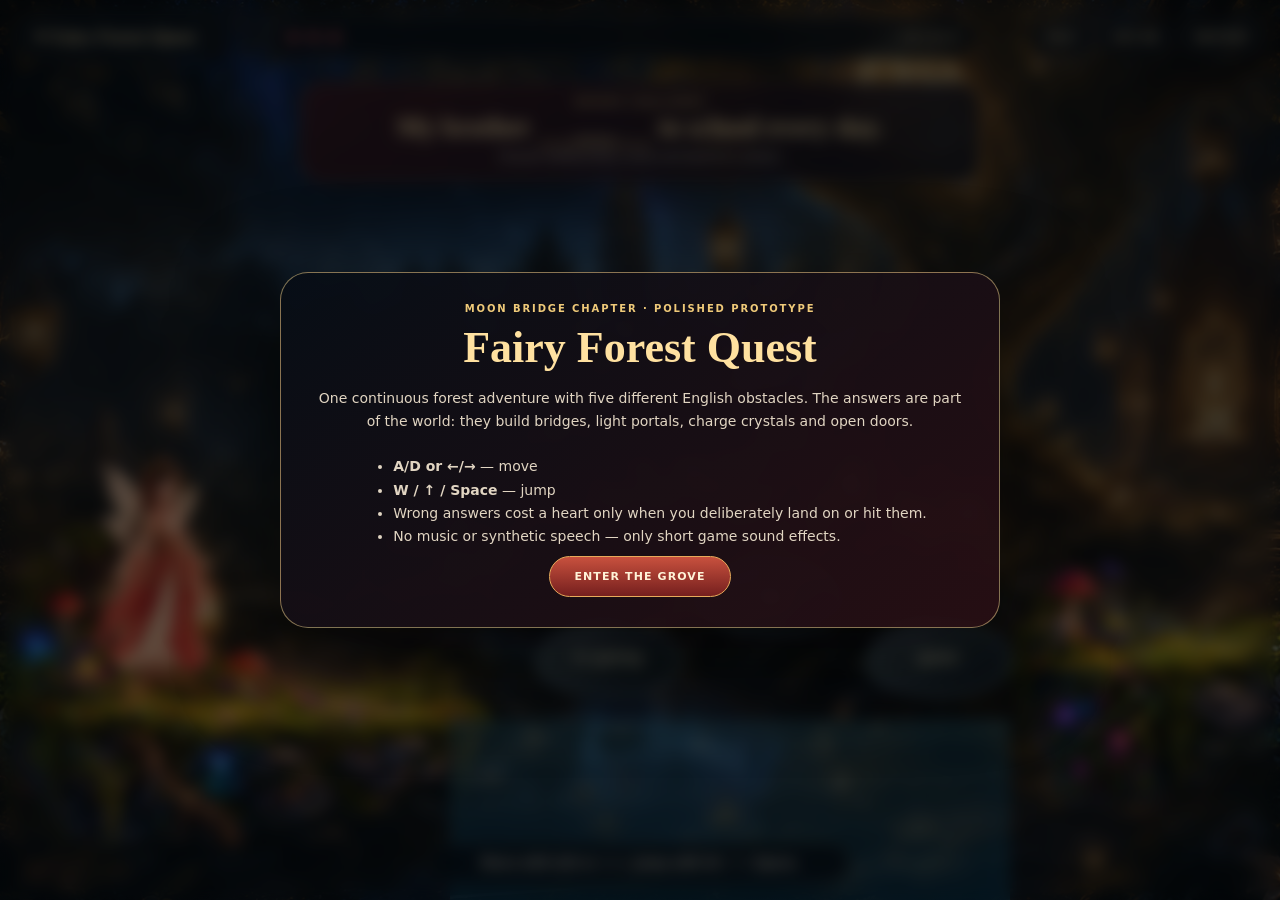
==== commit 5ba676c0: "Add files via upload" ====
--- a/index.html
+++ b/index.html
@@ -57,6 +57,14 @@
 .choice.orb{width:145px;height:62px;border-radius:999px;background:radial-gradient(circle at 45% 25%,rgba(255,243,196,.17),transparent 32%),linear-gradient(180deg,#6b4c89,#2a1d3b);border-color:#c4a0ef;box-shadow:0 0 28px rgba(172,113,238,.25)}
 .choice.correct-hit{animation:correctHit .65s ease;background:linear-gradient(180deg,#806526,#3f3014)!important;border-color:#f8d77b!important;box-shadow:0 0 38px rgba(255,211,92,.55),0 14px 24px rgba(0,0,0,.34)!important}
 .choice.wrong-hit{animation:wrongHit .48s ease;background:linear-gradient(180deg,#80382f,#351718)!important;border-color:#e78d7f!important}
+
+.choice.resolved{
+ opacity:0!important;
+ transform:scale(.78)!important;
+ pointer-events:none!important;
+ transition:opacity .45s ease,transform .45s ease!important;
+}
+
 @keyframes correctHit{45%{transform:translateY(-12px) scale(1.06);filter:brightness(1.35)}}
 @keyframes wrongHit{20%,60%{transform:translateX(-8px)}40%,80%{transform:translateX(8px)}}
 
@@ -239,7 +247,7 @@
  {kicker:"Lantern gate",text:'She <span class="blank">___</span> her keys right now.',hint:"Jump and strike a lantern from below.",answer:"is looking for",method:"below",checkpoint:1320},
  {kicker:"Crystal crossing",text:'Yesterday we <span class="blank">___</span> an old castle.',hint:"Land on the crystal pedestal you choose.",answer:"visited",method:"land",checkpoint:2480},
  {kicker:"Rune door",text:'You <span class="blank">___</span> an umbrella because it might rain.',hint:"Jump and land on one floor rune.",answer:"should take",method:"land",checkpoint:3600},
- {kicker:"Moon Gate",text:'If we hurry, we <span class="blank">___</span> the next train.',hint:"Jump into the magic orb you choose.",answer:"orb",checkpoint:4490}
+ {kicker:"Moon Gate",text:'If we hurry, we <span class="blank">___</span> the next train.',hint:"Jump so the fairy passes through the center of the magic orb you choose.",answer:"can catch",method:"orb",checkpoint:4490}
 ];
 function shuffleArray(a){for(let i=a.length-1;i>0;i--){const j=Math.floor(Math.random()*(i+1));[a[i],a[j]]=[a[j],a[i]]}return a}
 function shuffleChoices(){
@@ -267,7 +275,12 @@
  $("#hearts").textContent=Array.from({length:3},(_,i)=>i<hearts?"♥":"♡").join(" ");
 }
 function setQuest(i){
- current=i;const q=challenges[i];$("#questKicker").textContent=q.kicker;$("#questText").innerHTML=q.text;$("#questHint").textContent=q.hint;$("#questCard").classList.toggle("done",done[i]);
+ current=i;
+ const q=challenges[i];
+ $("#questKicker").textContent=q.kicker;
+ $("#questText").innerHTML=q.text;
+ $("#questHint").textContent=q.hint;
+ $("#questCard").classList.toggle("done",done[i]);
 }
 function sectionForX(x){
  if(x<1200)return 0;if(x<2400)return 1;if(x<3500)return 2;if(x<4450)return 3;return 4
@@ -331,14 +344,25 @@
  if(i===1){$("#door2").classList.add("open");$("#portal2").classList.add("show");play("portal",.62);setFeedback("Correct — “is looking for”. The Moon Door dissolves into a passage. +100 magic.","good")}
  if(i===2){$("#crystalA").classList.add("charged");$("#crystalB").classList.add("charged");$("#crystalC").classList.add("charged");$("#bridge3").classList.add("show");setFeedback("Correct — “visited”. The crystals weave a crossing over the water. +100 magic.","good")}
  if(i===3){$("#door4").classList.add("open");$("#portal4").classList.add("show");play("portal",.62);setFeedback("Correct — “should take”. The rune door opens. +100 magic.","good")}
- if(i===4){$("#finalPortal").classList.add("show");play("portal",.8);setFeedback("Correct — “can catch”. The Moon Gate is awake. Enter it to finish.","good")}
- updateHUD();$("#questCard").classList.add("done");
+ if(i===4){
+   $("#finalPortal").classList.add("show");
+   playerEl.classList.add("magic");
+   setTimeout(()=>playerEl.classList.remove("magic"),900);
+   play("portal",.8);
+   setFeedback("Correct — “can catch”. +100 magic. The Moon Gate is awake — go through the portal.","good");
+ }
+ updateHUD();
+ $("#questCard").classList.add("done");
+ setTimeout(()=>{
+   $$(`.choice[data-challenge="${i}"]`).forEach(el=>el.classList.add("resolved"));
+ },650);
 }
 function choose(choice,mode){
- const i=+choice.dataset.challenge;if(done[i])return;
- let value=choice.dataset.value;
- if(i===4 && value==="can catch")value="orb";
- if(value===challenges[i].answer)completeChallenge(i,choice);else hurt(choice)
+ const i=+choice.dataset.challenge;
+ if(done[i])return;
+ const value=choice.dataset.value;
+ if(value===challenges[i].answer)completeChallenge(i,choice);
+ else hurt(choice);
 }
 function choiceRects(){return $$(".choice").map(el=>{const r={x:parseFloat(el.style.left),y:parseFloat(el.style.top),w:el.offsetWidth||parseFloat(getComputedStyle(el).width),h:el.offsetHeight||parseFloat(getComputedStyle(el).height)};return {el,r}})}
 function physics(dt){
@@ -389,10 +413,23 @@
      player.y=underside+8;player.vy=120;choose(el,"below")
    }
  }
- // final orbs: must be airborne and touch center zone
+ // final orbs: choose by jumping into the selected orb.
+ // Use an expanded hit area because the fairy artwork is much larger than its physics body.
  for(const {el,r} of choiceRects()){
    if(!el.classList.contains("orb")||done[4])continue;
-   if(!player.onGround&&overlap(player,r)){player.vy=150;choose(el,"orb")}
+   if(player.onGround)continue;
+   const expanded={x:r.x-42,y:r.y-55,w:r.w+84,h:r.h+110};
+   const visualBody={
+     x:player.x-34,
+     y:player.y-70,
+     w:player.w+68,
+     h:player.h+95
+   };
+   if(overlap(visualBody,expanded)){
+     player.vy=130;
+     choose(el,"orb");
+     break;
+   }
  }
  // fall/reset
  if(player.y>900){player.x=challenges[current].checkpoint;player.y=520;player.vx=player.vy=0;player.inv=1;setFeedback("The grove returned you to the last checkpoint — no heart lost.")}
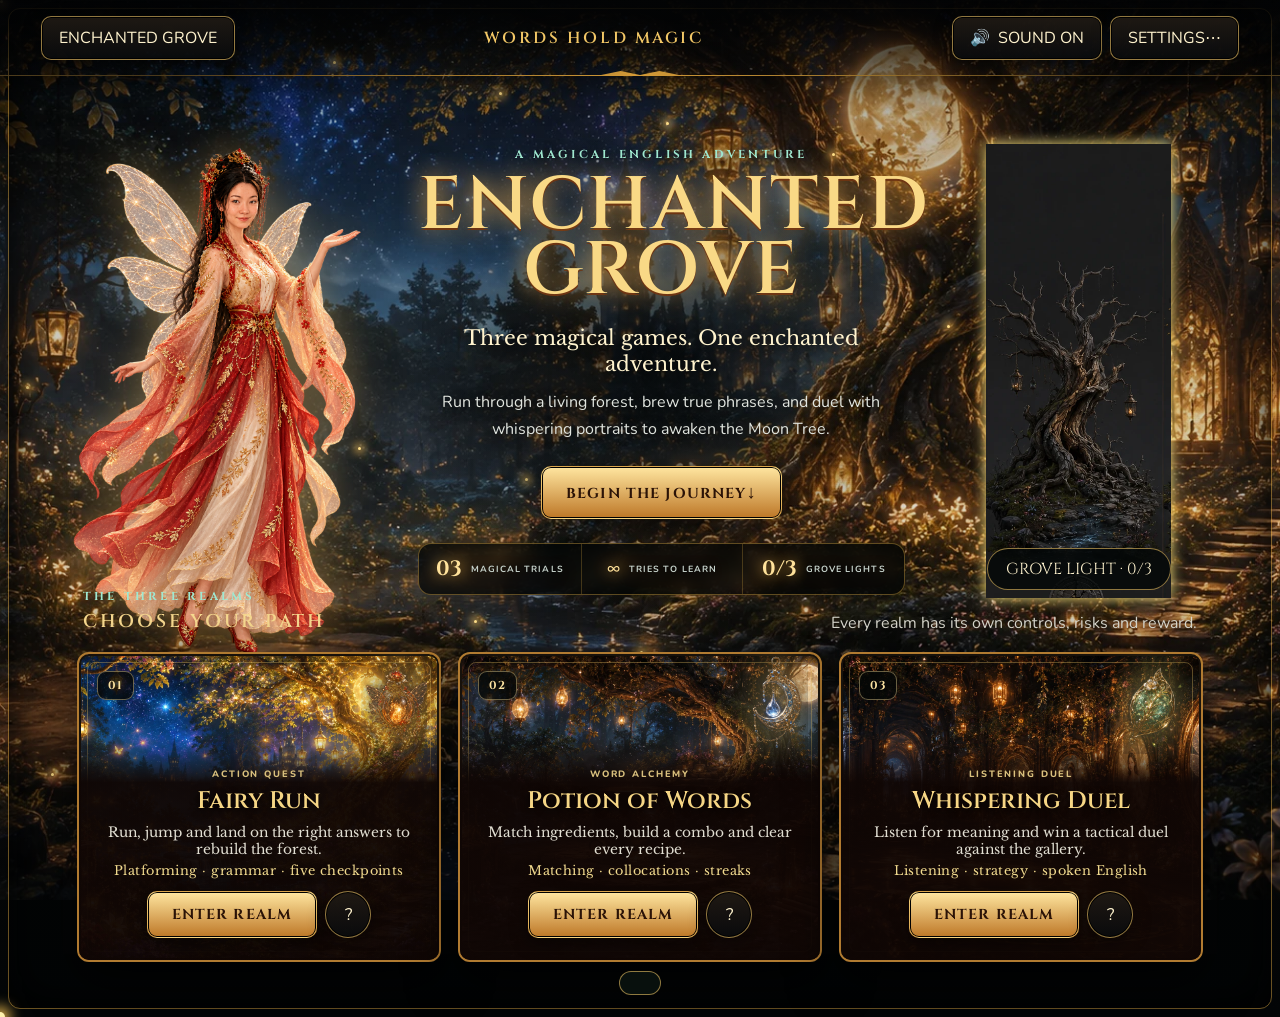
==== commit 7cc27e2c: "Build Enchanted Grove game arcade" ====
--- a/index.html
+++ b/index.html
@@ -1,469 +1,24 @@
 <!doctype html>
 <html lang="en">
 <head>
-<meta charset="utf-8">
-<meta name="viewport" content="width=device-width,initial-scale=1,viewport-fit=cover">
-<meta name="theme-color" content="#07111b">
-<title>Fairy Forest Quest — Moon Bridge Chapter</title>
-<style>
-:root{
- --gold:#f7d98f;--gold2:#ffe9b6;--cream:#fff6df;--muted:#d8ccba;
- --deep:#07111b;--panel:rgba(6,12,20,.82);--red:#a83f37;--green:#498353;
-}
-*{box-sizing:border-box}
-html,body{margin:0;width:100%;height:100%;overflow:hidden;background:#03070c;color:var(--cream);font-family:Georgia,serif}
-button{font:inherit;cursor:pointer}
-button:focus-visible{outline:2px solid #ffe8a6;outline-offset:3px}
-#app{position:relative;width:100%;height:100%;overflow:hidden;background:#02060a}
-#backdrop{position:absolute;inset:0;background:
- linear-gradient(180deg,rgba(2,6,10,.06),rgba(2,6,10,.2)),
- url('assets/background.png') center/cover no-repeat;
- filter:saturate(1.05) brightness(.84);transform:scale(1.04)}
-#backdrop::after{content:"";position:absolute;inset:0;background:
- radial-gradient(circle at 70% 18%,rgba(255,220,126,.11),transparent 25%),
- linear-gradient(90deg,rgba(2,7,11,.24),transparent 35%,rgba(2,7,11,.14))}
-#viewport{position:absolute;inset:0;overflow:hidden}
-#world{position:absolute;left:0;top:0;width:5480px;height:900px;transform-origin:0 0;will-change:transform}
-.asset{position:absolute;object-fit:contain;pointer-events:none;user-select:none}
-.decor{opacity:.96;filter:drop-shadow(0 16px 22px rgba(0,0,0,.34))}
-#mistLayer{position:absolute;inset:0;pointer-events:none;z-index:7;background:linear-gradient(180deg,transparent 72%,rgba(7,25,30,.12));mix-blend-mode:screen}
-.water-zone{position:absolute;z-index:1;height:180px;background:
- linear-gradient(180deg,rgba(89,174,201,.2),rgba(8,47,69,.82));
- border-top:2px solid rgba(151,224,235,.26);overflow:hidden;box-shadow:inset 0 22px 35px rgba(72,184,213,.09)}
-.water-zone::after{content:"";position:absolute;inset:-20px;background:
- repeating-linear-gradient(176deg,transparent 0 22px,rgba(183,238,245,.12) 23px 25px,transparent 26px 43px);
- animation:water 5s linear infinite}
-@keyframes water{to{transform:translateX(80px)}}
-
-#player{position:absolute;z-index:30;width:158px;height:250px;pointer-events:none;transform-origin:50% 100%;will-change:left,top,transform}
-#player img{width:100%;height:100%;object-fit:contain;filter:drop-shadow(0 12px 16px rgba(0,0,0,.44))}
-#player.invincible{opacity:.45}
-#player.magic img{filter:drop-shadow(0 12px 16px rgba(0,0,0,.44)) drop-shadow(0 0 22px rgba(255,216,108,.5))}
-
-.choice{
- position:absolute;z-index:22;display:grid;place-items:center;text-align:center;padding:8px 12px;
- color:#fff1c9;font:800 15px/1.15 system-ui,sans-serif;letter-spacing:.01em;
- border:1px solid rgba(241,207,128,.42);background:linear-gradient(180deg,rgba(68,39,52,.95),rgba(31,18,30,.96));
- box-shadow:0 13px 24px rgba(0,0,0,.34),inset 0 0 18px rgba(255,255,255,.025);
- transition:.22s;user-select:none
-}
-.choice::after{content:"";position:absolute;inset:-6px;border:1px solid rgba(255,226,147,.09);border-radius:inherit;pointer-events:none}
-.choice.stone{width:146px;height:76px;border-radius:48% 52% 45% 55%/58% 52% 48% 42%;
- background:radial-gradient(circle at 35% 20%,rgba(255,255,255,.06),transparent 25%),linear-gradient(145deg,#57646b,#222b31 64%,#11171c);border:2px solid #718d9a}
-.choice.lantern{width:175px;height:64px;border-radius:18px;background:linear-gradient(180deg,#6b3c2d,#2e1e1d);border-color:#bc8a53;box-shadow:0 0 18px rgba(255,190,79,.16),0 14px 24px rgba(0,0,0,.34)}
-.choice.lantern::before{content:"✦";position:absolute;top:-35px;color:#ffd786;font-size:30px;text-shadow:0 0 18px #ffbd47}
-.choice.crystal-choice{width:150px;height:72px;border-radius:18px;background:linear-gradient(180deg,rgba(49,61,76,.96),rgba(21,26,35,.96));border-color:#6a9bc1}
-.choice.rune-pad{width:155px;height:44px;border-radius:50%;background:radial-gradient(ellipse,#5e376d,#20152c 67%);border:2px solid #9f72bd;box-shadow:0 0 20px rgba(157,103,204,.22)}
-.choice.orb{width:145px;height:62px;border-radius:999px;background:radial-gradient(circle at 45% 25%,rgba(255,243,196,.17),transparent 32%),linear-gradient(180deg,#6b4c89,#2a1d3b);border-color:#c4a0ef;box-shadow:0 0 28px rgba(172,113,238,.25)}
-.choice.correct-hit{animation:correctHit .65s ease;background:linear-gradient(180deg,#806526,#3f3014)!important;border-color:#f8d77b!important;box-shadow:0 0 38px rgba(255,211,92,.55),0 14px 24px rgba(0,0,0,.34)!important}
-.choice.wrong-hit{animation:wrongHit .48s ease;background:linear-gradient(180deg,#80382f,#351718)!important;border-color:#e78d7f!important}
-
-.choice.resolved{
- opacity:0!important;
- transform:scale(.78)!important;
- pointer-events:none!important;
- transition:opacity .45s ease,transform .45s ease!important;
-}
-
-@keyframes correctHit{45%{transform:translateY(-12px) scale(1.06);filter:brightness(1.35)}}
-@keyframes wrongHit{20%,60%{transform:translateX(-8px)}40%,80%{transform:translateX(8px)}}
-
-#bridge1,#bridge3{opacity:0;transform:scale(.86) translateY(35px);transition:.6s cubic-bezier(.2,.8,.2,1);filter:drop-shadow(0 18px 25px rgba(0,0,0,.4))}
-#bridge1.show,#bridge3.show{opacity:1;transform:scale(1) translateY(0)}
-.door{transition:.55s;filter:drop-shadow(0 20px 25px rgba(0,0,0,.4))}
-.door.open{opacity:0;transform:scale(.92);filter:blur(3px)}
-.portal-inline{opacity:0;transform:scale(.72);transition:.55s;filter:drop-shadow(0 0 30px rgba(172,108,239,.32))}
-.portal-inline.show{opacity:1;transform:scale(1);animation:portalPulse 1.25s infinite alternate}
-@keyframes portalPulse{to{filter:drop-shadow(0 0 48px rgba(203,139,255,.58)) brightness(1.08)}}
-.crystal-art{transition:.4s;filter:drop-shadow(0 0 14px rgba(86,148,220,.25))}
-.crystal-art.charged{filter:drop-shadow(0 0 36px rgba(255,210,89,.64)) brightness(1.25);transform:translateY(-7px)}
-.magic-step{position:absolute;z-index:10;width:135px;height:32px;border-radius:50%;opacity:0;transform:translateY(30px) scale(.6);
- background:radial-gradient(ellipse,rgba(255,225,120,.9),rgba(187,121,238,.45) 48%,transparent 70%);
- border:1px solid rgba(255,229,148,.5);box-shadow:0 0 26px rgba(255,207,92,.32);transition:.45s}
-.magic-step.show{opacity:1;transform:translateY(0) scale(1)}
-.magic-step.show:nth-of-type(2){transition-delay:.1s}.magic-step.show:nth-of-type(3){transition-delay:.2s}
-.section-label{position:absolute;z-index:8;color:rgba(255,231,180,.38);font:800 12px system-ui,sans-serif;text-transform:uppercase;letter-spacing:.22em}
-
-#hud{position:absolute;z-index:100;left:16px;right:16px;top:14px;display:grid;grid-template-columns:auto 1fr auto;gap:12px;align-items:center;pointer-events:none}
-#hud>*{pointer-events:auto}
-.brand{padding:11px 15px;border-radius:999px;background:rgba(5,11,18,.78);border:1px solid rgba(247,217,143,.42);backdrop-filter:blur(10px);box-shadow:0 10px 28px rgba(0,0,0,.3);color:#ffe2a2;font-weight:700;font-size:18px}
-.statusbar{justify-self:center;width:min(700px,58vw);padding:9px 14px;border-radius:999px;background:rgba(5,11,18,.78);border:1px solid rgba(247,217,143,.28);backdrop-filter:blur(10px);display:grid;grid-template-columns:auto 1fr auto;gap:12px;align-items:center}
-.hearts{color:#ef6a62;font-size:20px;letter-spacing:2px;text-shadow:0 0 10px rgba(255,75,75,.25);white-space:nowrap}
-.progress-track{height:10px;border-radius:999px;overflow:hidden;background:rgba(0,0,0,.36);border:1px solid rgba(247,217,143,.16)}
-.progress-track>i{display:block;height:100%;width:0;background:linear-gradient(90deg,#d9873f,#ffe19a);transition:.45s}
-.score{font:800 11px system-ui,sans-serif;color:#ffe2a0;white-space:nowrap}
-.tools{display:flex;gap:7px}
-.tool{padding:10px 13px;border-radius:999px;border:1px solid rgba(247,217,143,.34);background:rgba(5,11,18,.8);color:#ffe0a0;font:800 10px system-ui,sans-serif;text-transform:uppercase;letter-spacing:.08em;transition:.2s}
-.tool:hover{transform:translateY(-2px);filter:brightness(1.08)}
-.tool.off{opacity:.47}
-
-#questCard{position:absolute;z-index:95;left:50%;top:82px;transform:translateX(-50%);width:min(680px,70vw);padding:14px 20px 15px;border-radius:22px;background:linear-gradient(145deg,rgba(58,21,25,.9),rgba(10,12,19,.86));border:1px solid rgba(247,217,143,.45);box-shadow:0 16px 40px rgba(0,0,0,.38);backdrop-filter:blur(9px);text-align:center;transition:.3s}
-#questCard.done{opacity:.22;transform:translateX(-50%) translateY(-6px)}
-#questCard .kicker{font:800 9px system-ui,sans-serif;text-transform:uppercase;letter-spacing:.2em;color:#edc778}
-#questCard h1{margin:5px 0 4px;font-size:27px;color:#ffe2a2}
-#questCard p{margin:0;font:12px/1.45 system-ui,sans-serif;color:#ddd2c1}
-.blank{display:inline-block;min-width:115px;border-bottom:2px solid #f1c97a;color:#ffe8ae;padding:0 5px}
-
-#feedback{position:absolute;z-index:110;left:50%;bottom:18px;transform:translateX(-50%);min-width:420px;max-width:78vw;padding:11px 18px;border-radius:999px;text-align:center;background:rgba(5,11,18,.82);border:1px solid rgba(247,217,143,.25);font:700 12px system-ui,sans-serif;color:#eee2cf;backdrop-filter:blur(9px);box-shadow:0 10px 28px rgba(0,0,0,.3);transition:.25s}
-#feedback.good{background:rgba(25,78,43,.82);border-color:rgba(161,238,153,.42);color:#e3ffdc}
-#feedback.bad{background:rgba(91,31,26,.84);border-color:rgba(255,153,130,.4);color:#ffd8cd}
-
-.checkpoint{position:absolute;z-index:9;width:32px;height:32px;border-radius:50%;background:radial-gradient(circle,#fff3c1 0 10%,#ffc954 17%,rgba(255,189,59,.3) 43%,transparent 70%);box-shadow:0 0 25px #ffc859;opacity:.75}
-.spark{position:absolute;z-index:120;width:7px;height:7px;border-radius:50%;background:#ffe494;box-shadow:0 0 12px #ffd15e;pointer-events:none;animation:spark .85s forwards}
-@keyframes spark{to{transform:translate(var(--dx),var(--dy)) scale(.15);opacity:0}}
-.butterfly{position:absolute;z-index:60;font-size:18px;color:#ffe79e;text-shadow:0 0 12px #ffc85b;pointer-events:none;animation:fly 1.4s forwards}
-@keyframes fly{to{transform:translate(var(--dx),var(--dy)) rotate(30deg);opacity:0}}
-
-.overlay{position:absolute;inset:0;z-index:200;display:grid;place-items:center;background:rgba(2,5,9,.61);backdrop-filter:blur(8px)}
-.overlay.hidden{display:none}
-.modal{width:min(720px,91vw);padding:30px;border-radius:28px;text-align:center;background:linear-gradient(145deg,rgba(7,14,22,.97),rgba(40,15,20,.95));border:1px solid rgba(247,217,143,.5);box-shadow:0 30px 100px rgba(0,0,0,.58)}
-.modal .kicker{font:800 10px system-ui,sans-serif;text-transform:uppercase;letter-spacing:.19em;color:#efca79}
-.modal h2{font-size:44px;color:#ffe1a0;margin:8px 0 10px}
-.modal p,.modal li{font:14px/1.65 system-ui,sans-serif;color:#e1d5c2}
-.modal ul{display:inline-block;text-align:left;margin:8px auto}
-.primary{padding:13px 24px;border-radius:999px;border:1px solid #e7aa5b;background:linear-gradient(180deg,#c8513e,#751f1e);color:#fff3d8;font:800 11px system-ui,sans-serif;text-transform:uppercase;letter-spacing:.1em}
-.stars-row{font-size:38px;letter-spacing:7px;color:#ffd66f;text-shadow:0 0 17px rgba(255,207,91,.35);margin:10px}
-
-.mobile{display:none;position:absolute;z-index:140;right:14px;bottom:14px;gap:6px}
-.mobile button{width:55px;height:48px;border-radius:14px;border:1px solid rgba(247,217,143,.34);background:rgba(5,11,18,.82);color:#ffe0a0;font-size:20px}
-
-@media(max-width:900px){
- .brand{font-size:15px}.statusbar{width:auto}.score{display:none}#questCard{width:88vw;top:76px}.tools .tool:nth-child(2){display:none}
- .mobile{display:flex}#feedback{bottom:74px;min-width:0;width:calc(100% - 24px)}
-}
-</style>
+  <meta charset="utf-8">
+  <meta name="viewport" content="width=device-width,initial-scale=1">
+  <meta name="theme-color" content="#080b0b">
+  <meta name="description" content="Enchanted Grove — a magical English learning adventure">
+  <title>Enchanted Grove</title>
+  <link rel="icon" type="image/png" href="./assets/rewards/firefly_ember.png">
+  <link rel="preconnect" href="https://fonts.googleapis.com">
+  <link rel="preconnect" href="https://fonts.gstatic.com" crossorigin>
+  <link href="https://fonts.googleapis.com/css2?family=Cinzel:wght@500;600;700&family=Libre+Baskerville:ital,wght@0,400;0,700;1,400&family=Nunito:wght@600;700;800&display=swap" rel="stylesheet">
+  <link rel="stylesheet" href="./src/styles.css?v=10">
+  <link rel="stylesheet" href="./src/fixes.css?v=10">
+  <link rel="stylesheet" href="./src/premium.css?v=10">
+  <link rel="stylesheet" href="./src/gameplay-v2.css?v=10">
 </head>
 <body>
-<div id="app">
- <div id="backdrop"></div>
- <div id="viewport"><div id="world">
-   <div id="mistLayer"></div>
-
-   <!-- Section 1 -->
-   <div class="section-label" style="left:80px;top:590px">01 · Bridge of Habits</div>
-   <img class="asset decor" src="assets/platform_start.png" style="left:-20px;top:520px;width:520px">
-   <div class="water-zone" style="left:450px;top:720px;width:560px"></div>
-   <div class="choice stone" data-challenge="0" data-value="goes" style="left:535px;top:620px">goes</div>
-   <div class="choice stone" data-challenge="0" data-value="go" style="left:700px;top:560px">go</div>
-   <div class="choice stone" data-challenge="0" data-value="is going" style="left:865px;top:620px">is going</div>
-   <img id="bridge1" class="asset" src="assets/bridge.png" style="left:430px;top:505px;width:650px;z-index:12">
-   <img class="asset decor" src="assets/platform_long.png" style="left:1000px;top:555px;width:570px">
-
-   <!-- Section 2 -->
-   <div class="section-label" style="left:1370px;top:590px">02 · Lantern Gate</div>
-   <img class="asset decor" src="assets/platform_root.png" style="left:1240px;top:500px;width:520px">
-   <img class="asset decor" src="assets/platform_glow.png" style="left:1580px;top:570px;width:430px">
-   <img class="asset decor" src="assets/platform_long.png" style="left:1900px;top:565px;width:560px">
-   <div class="choice lantern" data-challenge="1" data-value="looks for" style="left:1510px;top:465px">looks for</div>
-   <div class="choice lantern" data-challenge="1" data-value="is looking for" style="left:1735px;top:385px">is looking for</div>
-   <div class="choice lantern" data-challenge="1" data-value="look for" style="left:1960px;top:465px">look for</div>
-   <img id="door2" class="asset door" src="assets/moon_door.png" style="left:2220px;top:390px;width:270px;z-index:20">
-   <img id="portal2" class="asset portal-inline" src="assets/moon_portal.png" style="left:2220px;top:390px;width:270px;z-index:19">
-
-   <!-- Section 3 -->
-   <div class="section-label" style="left:2530px;top:590px">03 · Crystal Crossing</div>
-   <img class="asset decor" src="assets/platform_start.png" style="left:2430px;top:535px;width:510px">
-   <img class="asset decor" src="assets/platform_long.png" style="left:2850px;top:565px;width:520px">
-   <div class="water-zone" style="left:3260px;top:720px;width:360px"></div>
-   <div class="choice crystal-choice" data-challenge="2" data-value="visited" style="left:2560px;top:598px">visited</div>
-   <div class="choice crystal-choice" data-challenge="2" data-value="visit" style="left:2750px;top:548px">visit</div>
-   <div class="choice crystal-choice" data-challenge="2" data-value="have visited" style="left:2940px;top:598px">have visited</div>
-   <img id="crystalA" class="asset crystal-art" src="assets/crystal_blue.png" style="left:2580px;top:425px;width:120px;z-index:15">
-   <img id="crystalB" class="asset crystal-art" src="assets/crystal_gold.png" style="left:2780px;top:375px;width:120px;z-index:15">
-   <img id="crystalC" class="asset crystal-art" src="assets/crystal_blue.png" style="left:2970px;top:425px;width:120px;z-index:15">
-   <img id="bridge3" class="asset" src="assets/rope_bridge.png" style="left:3190px;top:545px;width:520px;z-index:12">
-   <img class="asset decor" src="assets/platform_root.png" style="left:3540px;top:510px;width:500px">
-
-   <!-- Section 4 -->
-   <div class="section-label" style="left:3650px;top:590px">04 · Rune Door</div>
-   <img class="asset decor" src="assets/platform_long.png" style="left:3550px;top:565px;width:600px">
-   <div class="choice rune-pad" data-challenge="3" data-value="should taking" style="left:3740px;top:680px">should taking</div>
-   <div class="choice rune-pad" data-challenge="3" data-value="should take" style="left:3920px;top:680px">should take</div>
-   <div class="choice rune-pad" data-challenge="3" data-value="should took" style="left:4100px;top:680px">should took</div>
-   <img id="door4" class="asset door" src="assets/red_door.png" style="left:4300px;top:430px;width:235px;z-index:20">
-   <img id="portal4" class="asset portal-inline" src="assets/moon_portal.png" style="left:4300px;top:430px;width:235px;z-index:19">
-
-   <!-- Section 5 -->
-   <div class="section-label" style="left:4550px;top:590px">05 · Moon Gate</div>
-   <img class="asset decor" src="assets/platform_start.png" style="left:4460px;top:525px;width:520px">
-   <img class="asset decor" src="assets/platform_long.png" style="left:4870px;top:565px;width:510px">
-   <div class="choice orb" data-challenge="4" data-value="can catching" style="left:4610px;top:500px">can catching</div>
-   <div class="choice orb" data-challenge="4" data-value="can catch" style="left:4800px;top:410px">can catch</div>
-   <div class="choice orb" data-challenge="4" data-value="will can catch" style="left:4990px;top:500px">will can catch</div>
-   <img id="finalPortal" class="asset portal-inline" src="assets/final_portal.png" style="left:5180px;top:355px;width:285px;z-index:19">
-
-   <div id="player"><img src="assets/stand.png" alt="fairy"></div>
- </div></div>
-
- <div id="hud">
-  <div class="brand">✦ Fairy Forest Quest</div>
-  <div class="statusbar"><div id="hearts" class="hearts">♥ ♥ ♥</div><div class="progress-track"><i id="progressFill"></i></div><div class="score">✦ <span id="score">0</span> · <span id="progressText">0 / 5</span></div></div>
-  <div class="tools"><button class="tool" id="helpBtn">Help</button><button class="tool" id="sfxBtn">SFX On</button><button class="tool" id="restartBtn">Restart</button></div>
- </div>
-
- <div id="questCard"><div class="kicker" id="questKicker">Bridge challenge</div><h1 id="questText">My brother <span class="blank">___</span> to school every day.</h1><p id="questHint">Choose deliberately: jump and land on a stone.</p></div>
- <div id="feedback">Move with A/D or ←/→. Jump with W / ↑ / Space.</div>
- <div class="mobile"><button data-key="left">◀</button><button data-key="jump">▲</button><button data-key="right">▶</button></div>
-
- <div class="overlay" id="intro">
-  <div class="modal"><div class="kicker">Moon Bridge Chapter · polished prototype</div><h2>Fairy Forest Quest</h2>
-   <p>One continuous forest adventure with five different English obstacles. The answers are part of the world: they build bridges, light portals, charge crystals and open doors.</p>
-   <ul><li><b>A/D or ←/→</b> — move</li><li><b>W / ↑ / Space</b> — jump</li><li>Wrong answers cost a heart only when you deliberately land on or hit them.</li><li>No music or synthetic speech — only short game sound effects.</li></ul>
-   <button class="primary" id="startBtn">Enter the Grove</button>
-  </div>
- </div>
-
- <div class="overlay hidden" id="helpOverlay">
-  <div class="modal"><div class="kicker">Controls & mechanics</div><h2>How to Play</h2>
-   <p>Each obstacle has one English blank and three choices. The selection method changes with the world:</p>
-   <ul><li>Bridge stones — <b>land from above</b>.</li><li>Lantern gate — <b>jump and hit a lantern from below</b>.</li><li>Crystals — <b>land on the crystal pedestal</b>.</li><li>Rune door — <b>jump and land on a floor rune</b>.</li><li>Moon Gate — <b>jump into the chosen magic orb</b>.</li></ul>
-   <button class="primary" id="closeHelp">Back to Adventure</button>
-  </div>
- </div>
-
- <div class="overlay hidden" id="completeOverlay">
-  <div class="modal"><div class="kicker">Chapter complete</div><h2>The Moon Gate Awakens</h2>
-   <div class="stars-row">★ ★ ★ ★ ★</div>
-   <p id="finalStats">Five obstacles restored.</p>
-   <button class="primary" id="againBtn">Play Again</button>
-  </div>
- </div>
-</div>
-
-<script>
-(()=>{
-"use strict";
-const $=s=>document.querySelector(s), $$=s=>[...document.querySelectorAll(s)];
-const world=$("#world"), playerEl=$("#player"), playerImg=$("#player img");
-const VW=5480,VH=900;
-let scale=1,camera=0,last=performance.now(),running=false,sfxOn=true,score=0,hearts=3,current=0,wrongChoices=0;
-const keys={left:false,right:false,jump:false};
-const done=[false,false,false,false,false];
-let checkpointX=120, player={x:120,y:588,w:62,h:112,vx:0,vy:0,onGround:false,facing:1,inv:0};
-let walkFrame=0,walkClock=0;
-const sounds={ok:"assets/correct.wav",bad:"assets/wrong.wav",portal:"assets/portal.wav",reward:"assets/reward.wav",click:"assets/click.wav"};
-const challenges=[
- {kicker:"Bridge challenge",text:'My brother <span class="blank">___</span> to school every day.',hint:"Choose deliberately: jump and land on a stone.",answer:"goes",method:"land",checkpoint:120},
- {kicker:"Lantern gate",text:'She <span class="blank">___</span> her keys right now.',hint:"Jump and strike a lantern from below.",answer:"is looking for",method:"below",checkpoint:1320},
- {kicker:"Crystal crossing",text:'Yesterday we <span class="blank">___</span> an old castle.',hint:"Land on the crystal pedestal you choose.",answer:"visited",method:"land",checkpoint:2480},
- {kicker:"Rune door",text:'You <span class="blank">___</span> an umbrella because it might rain.',hint:"Jump and land on one floor rune.",answer:"should take",method:"land",checkpoint:3600},
- {kicker:"Moon Gate",text:'If we hurry, we <span class="blank">___</span> the next train.',hint:"Jump so the fairy passes through the center of the magic orb you choose.",answer:"can catch",method:"orb",checkpoint:4490}
-];
-function shuffleArray(a){for(let i=a.length-1;i>0;i--){const j=Math.floor(Math.random()*(i+1));[a[i],a[j]]=[a[j],a[i]]}return a}
-function shuffleChoices(){
- const groups=[
-   {sel:'[data-challenge="0"]',slots:[["535px","620px"],["700px","560px"],["865px","620px"]]},
-   {sel:'[data-challenge="1"]',slots:[["1510px","465px"],["1735px","385px"],["1960px","465px"]]},
-   {sel:'[data-challenge="2"]',slots:[["2560px","598px"],["2750px","548px"],["2940px","598px"]]},
-   {sel:'[data-challenge="3"]',slots:[["3740px","680px"],["3920px","680px"],["4100px","680px"]]},
-   {sel:'[data-challenge="4"]',slots:[["4610px","500px"],["4800px","410px"],["4990px","500px"]]}
- ];
- for(const g of groups){
-   const els=$$(g.sel),slots=shuffleArray([...g.slots]);
-   els.forEach((el,i)=>{el.style.left=slots[i][0];el.style.top=slots[i][1]});
- }
-}
-
-function resize(){scale=innerHeight/VH;const viewW=innerWidth/scale;world.style.height=VH+"px";updateCamera(true)}
-addEventListener("resize",resize);resize();
-
-function play(name,vol=.65){if(!sfxOn)return;const a=new Audio(sounds[name]);a.volume=vol;a.play().catch(()=>{})}
-function setFeedback(text,type=""){const f=$("#feedback");f.textContent=text;f.className=type}
-function updateHUD(){
- $("#score").textContent=score;$("#progressText").textContent=`${done.filter(Boolean).length} / 5`;
- $("#progressFill").style.width=`${done.filter(Boolean).length/5*100}%`;
- $("#hearts").textContent=Array.from({length:3},(_,i)=>i<hearts?"♥":"♡").join(" ");
-}
-function setQuest(i){
- current=i;
- const q=challenges[i];
- $("#questKicker").textContent=q.kicker;
- $("#questText").innerHTML=q.text;
- $("#questHint").textContent=q.hint;
- $("#questCard").classList.toggle("done",done[i]);
-}
-function sectionForX(x){
- if(x<1200)return 0;if(x<2400)return 1;if(x<3500)return 2;if(x<4450)return 3;return 4
-}
-function updateCamera(immediate=false){
- const viewW=innerWidth/scale;
- const target=Math.max(0,Math.min(VW-viewW,player.x-viewW*.38));
- camera=immediate?target:camera+(target-camera)*.09;
- world.style.transform=`translate(${-camera*scale}px,0) scale(${scale})`;
- const bgShift=(camera/(VW-viewW||1))*18;
- $("#backdrop").style.backgroundPosition=`${50-bgShift}% center`;
-}
-function playerVisual(){
- const drawW=158,drawH=250;
- playerEl.style.left=(player.x-(drawW-player.w)/2)+"px";
- playerEl.style.top=(player.y-(drawH-player.h))+"px";
- playerEl.style.transform=`scaleX(${player.facing})`;
- playerEl.classList.toggle("invincible",player.inv>0);
-}
-const basePlatforms=[
- {x:-50,y:700,w:500,h:200},{x:1000,y:700,w:560,h:200},
- {x:1240,y:700,w:1220,h:200},
- {x:2430,y:700,w:850,h:200},{x:3540,y:700,w:910,h:200},
- {x:4460,y:700,w:1020,h:200},
- // section 2 jump platforms beneath the lanterns
- {x:1450,y:650,w:210,h:20},{x:1690,y:590,w:210,h:20},{x:1930,y:650,w:210,h:20},
-];
-function platforms(){
- const p=[...basePlatforms];
- if(done[0])p.push({x:450,y:585,w:570,h:24});
- if(done[2])p.push({x:3240,y:646,w:470,h:25});
- return p
-}
-function walls(){
- const w=[];
- if(!done[0])w.push({x:1015,y:0,w:24,h:900});
- if(!done[1])w.push({x:2225,y:350,w:65,h:380});
- if(!done[3])w.push({x:4295,y:370,w:70,h:360});
- return w
-}
-function overlap(a,b){return a.x+a.w>b.x&&a.x<b.x+b.w&&a.y+a.h>b.y&&a.y<b.y+b.h}
-function spawnMagic(x,y,color="#ffe18b"){
- for(let i=0;i<22;i++){const s=document.createElement("i");s.className="spark";s.style.left=((x-camera)*scale)+"px";s.style.top=(y*scale)+"px";s.style.setProperty("--dx",((Math.random()-.5)*180)+"px");s.style.setProperty("--dy",((Math.random()-.7)*150)+"px");s.style.background=color;document.body.appendChild(s);setTimeout(()=>s.remove(),900)}
- for(let i=0;i<8;i++){const b=document.createElement("i");b.className="butterfly";b.textContent="✦";b.style.left=((x-camera)*scale)+"px";b.style.top=(y*scale)+"px";b.style.setProperty("--dx",((Math.random()-.5)*220)+"px");b.style.setProperty("--dy",(-60-Math.random()*150)+"px");document.body.appendChild(b);setTimeout(()=>b.remove(),1450)}
-}
-function hurt(choice){
- if(player.inv>0)return;
- hearts--;wrongChoices++;player.inv=1.1;choice.classList.remove("wrong-hit");void choice.offsetWidth;choice.classList.add("wrong-hit");play("bad",.62);
- setFeedback("Not this one. You chose it deliberately, so one heart faded. Try another.","bad");updateHUD();
- if(hearts<=0)setTimeout(()=>restartChallenge(),650)
-}
-function restartChallenge(){
- hearts=3;player.x=challenges[current].checkpoint;player.y=588;player.vx=player.vy=0;player.inv=1;
- $$(".choice").forEach(x=>x.classList.remove("wrong-hit"));
- setFeedback("Checkpoint restored. The challenge is ready again.");updateHUD()
-}
-function completeChallenge(i,choice){
- if(done[i])return;
- done[i]=true;score+=100;hearts=Math.min(3,hearts+1);choice?.classList.add("correct-hit");play("ok",.72);spawnMagic(choice?parseFloat(choice.style.left)+70:player.x,choice?parseFloat(choice.style.top)+30:player.y);
- if(i===0){$("#bridge1").classList.add("show");setFeedback("Correct — “goes”. The forest builds the bridge for you. +100 magic.","good")}
- if(i===1){$("#door2").classList.add("open");$("#portal2").classList.add("show");play("portal",.62);setFeedback("Correct — “is looking for”. The Moon Door dissolves into a passage. +100 magic.","good")}
- if(i===2){$("#crystalA").classList.add("charged");$("#crystalB").classList.add("charged");$("#crystalC").classList.add("charged");$("#bridge3").classList.add("show");setFeedback("Correct — “visited”. The crystals weave a crossing over the water. +100 magic.","good")}
- if(i===3){$("#door4").classList.add("open");$("#portal4").classList.add("show");play("portal",.62);setFeedback("Correct — “should take”. The rune door opens. +100 magic.","good")}
- if(i===4){
-   $("#finalPortal").classList.add("show");
-   playerEl.classList.add("magic");
-   setTimeout(()=>playerEl.classList.remove("magic"),900);
-   play("portal",.8);
-   setFeedback("Correct — “can catch”. +100 magic. The Moon Gate is awake — go through the portal.","good");
- }
- updateHUD();
- $("#questCard").classList.add("done");
- setTimeout(()=>{
-   $$(`.choice[data-challenge="${i}"]`).forEach(el=>el.classList.add("resolved"));
- },650);
-}
-function choose(choice,mode){
- const i=+choice.dataset.challenge;
- if(done[i])return;
- const value=choice.dataset.value;
- if(value===challenges[i].answer)completeChallenge(i,choice);
- else hurt(choice);
-}
-function choiceRects(){return $$(".choice").map(el=>{const r={x:parseFloat(el.style.left),y:parseFloat(el.style.top),w:el.offsetWidth||parseFloat(getComputedStyle(el).width),h:el.offsetHeight||parseFloat(getComputedStyle(el).height)};return {el,r}})}
-function physics(dt){
- if(!running)return;
- if(player.inv>0)player.inv-=dt;
- const prev={x:player.x,y:player.y,bottom:player.y+player.h,top:player.y};
- let move=(keys.right?1:0)-(keys.left?1:0);
- player.vx+=move*1200*dt;player.vx*=Math.pow(.0012,dt);player.vx=Math.max(-330,Math.min(330,player.vx));if(move)player.facing=move;
- if(keys.jump&&player.onGround){player.vy=-570;player.onGround=false;playerImg.src="assets/jump.png";play("click",.12)}
- keys.jump=false;
- player.vy+=1350*dt;
- const preCollisionVy=player.vy;
- player.x+=player.vx*dt;
- // wall collisions
- for(const w of walls()){
-   if(player.y+player.h>w.y&&player.y<w.y+w.h){
-     if(prev.x+player.w<=w.x && player.x+player.w>w.x){player.x=w.x-player.w;player.vx=0}
-     else if(prev.x>=w.x+w.w && player.x<w.x+w.w){player.x=w.x+w.w;player.vx=0}
-   }
- }
- player.x=Math.max(0,Math.min(VW-player.w,player.x));
- player.y+=player.vy*dt;player.onGround=false;
- for(const p of platforms()){
-   const horiz=player.x+player.w>p.x+4&&player.x<p.x+p.w-4;
-   if(horiz&&prev.bottom<=p.y+8&&player.y+player.h>=p.y&&player.vy>=0){
-     player.y=p.y-player.h;player.vy=0;player.onGround=true
-   }
- }
- // deliberate landing choices also act as physical surfaces.
- // A choice fires only on a genuine descent from ABOVE; standing on it never repeats the answer.
- for(const {el,r} of choiceRects()){
-   if(!["stone","crystal-choice","rune-pad"].some(c=>el.classList.contains(c)))continue;
-   const i=+el.dataset.challenge;
-   const horiz=player.x+player.w>r.x+8&&player.x<r.x+r.w-8;
-   const crossedTop=horiz&&preCollisionVy>25&&prev.bottom<=r.y-2&&player.y+player.h>=r.y;
-   const resting=horiz&&prev.bottom>=r.y-3&&prev.bottom<=r.y+5&&player.y+player.h>=r.y;
-   if(crossedTop||resting){
-     player.y=r.y-player.h;player.vy=0;player.onGround=true;
-     if(crossedTop&&!done[i])choose(el,"land");
-   }
- }
- // lanterns: only hit underside while moving upward
- for(const {el,r} of choiceRects()){
-   if(!el.classList.contains("lantern")||done[1])continue;
-   const horiz=player.x+player.w>r.x+8&&player.x<r.x+r.w-8;
-   const underside=r.y+r.h;
-   if(player.vy<0&&horiz&&prev.top>=underside-8&&player.y<=underside+8){
-     player.y=underside+8;player.vy=120;choose(el,"below")
-   }
- }
- // final orbs: choose by jumping into the selected orb.
- // Use an expanded hit area because the fairy artwork is much larger than its physics body.
- for(const {el,r} of choiceRects()){
-   if(!el.classList.contains("orb")||done[4])continue;
-   if(player.onGround)continue;
-   const expanded={x:r.x-42,y:r.y-55,w:r.w+84,h:r.h+110};
-   const visualBody={
-     x:player.x-34,
-     y:player.y-70,
-     w:player.w+68,
-     h:player.h+95
-   };
-   if(overlap(visualBody,expanded)){
-     player.vy=130;
-     choose(el,"orb");
-     break;
-   }
- }
- // fall/reset
- if(player.y>900){player.x=challenges[current].checkpoint;player.y=520;player.vx=player.vy=0;player.inv=1;setFeedback("The grove returned you to the last checkpoint — no heart lost.")}
- // final portal
- if(done[4]){
-   const port={x:5220,y:390,w:210,h:310};
-   if(overlap(player,port)){running=false;play("reward",.9);$("#finalStats").textContent=`Magic score: ${score}. Wrong choices: ${wrongChoices}. Five forest obstacles restored.`;$("#completeOverlay").classList.remove("hidden")}
- }
- // animation
- if(move&&player.onGround){walkClock+=dt;if(walkClock>.13){walkClock=0;walkFrame=1-walkFrame;playerImg.src=walkFrame?"assets/walk1.png":"assets/walk2.png"}}
- else if(player.onGround)playerImg.src="assets/stand.png";
- current=sectionForX(player.x);
- if(done[current]&&current<4&&player.x>challenges[current+1].checkpoint-100)current++;
- setQuest(current);checkpointX=challenges[current].checkpoint;
- playerVisual();updateCamera(false)
-}
-function loop(t){const dt=Math.min(.032,(t-last)/1000||0);last=t;physics(dt);requestAnimationFrame(loop)}requestAnimationFrame(loop);
-
-addEventListener("keydown",e=>{
- if(["a","A","ArrowLeft"].includes(e.key)){keys.left=true;e.preventDefault()}
- if(["d","D","ArrowRight"].includes(e.key)){keys.right=true;e.preventDefault()}
- if(["w","W","ArrowUp"," "].includes(e.key)){keys.jump=true;e.preventDefault()}
-});
-addEventListener("keyup",e=>{if(["a","A","ArrowLeft"].includes(e.key))keys.left=false;if(["d","D","ArrowRight"].includes(e.key))keys.right=false});
-$$("[data-key]").forEach(b=>{b.addEventListener("pointerdown",e=>{e.preventDefault();const k=b.dataset.key;if(k==="jump")keys.jump=true;else keys[k]=true});b.addEventListener("pointerup",()=>{const k=b.dataset.key;if(k!=="jump")keys[k]=false});b.addEventListener("pointercancel",()=>{keys.left=keys.right=false})});
-$("#sfxBtn").onclick=()=>{sfxOn=!sfxOn;$("#sfxBtn").textContent=sfxOn?"SFX On":"SFX Off";$("#sfxBtn").classList.toggle("off",!sfxOn);if(sfxOn)play("click",.4)};
-$("#restartBtn").onclick=()=>{play("click",.35);location.reload()};
-$("#helpBtn").onclick=()=>{running=false;$("#helpOverlay").classList.remove("hidden")};
-$("#closeHelp").onclick=()=>{$("#helpOverlay").classList.add("hidden");running=true};
-$("#startBtn").onclick=()=>{$("#intro").classList.add("hidden");running=true;setQuest(0);updateHUD();playerVisual();setFeedback("Bridge of Habits: land on the answer stone you choose.")};
-$("#againBtn").onclick=()=>location.reload();
-shuffleChoices();updateHUD();setQuest(0);playerVisual();updateCamera(true);
-})();
-</script>
-</div>
+  <div id="app"><div class="loading">Opening the Grove…</div></div>
+  <div id="toast" role="status" aria-live="polite"></div>
+  <div id="cursor" aria-hidden="true"></div>
+  <script type="module" src="./src/app.js?v=10"></script>
 </body>
-</html>+</html>
--- a/src/styles.css
+++ b/src/styles.css
@@ -0,0 +1 @@
+:root{--gold:#f2c766;--gold2:#9c6426;--ivory:#fff3ce;--ink:#d9e4df;--glass:rgba(7,11,14,.88);--line:rgba(242,199,102,.58);--green:#64d69a;--violet:#a477ef;--red:#781d1e;font-family:Nunito,system-ui,sans-serif;color:var(--ivory);background:#050706}*{box-sizing:border-box}html,body,#app{margin:0;min-height:100%;width:100%}body{overflow-x:hidden;background:#050706;cursor:none}button,input{font:inherit}button{cursor:none}.loading{height:100vh;display:grid;place-items:center;font:600 1.4rem Cinzel;color:var(--gold)}.screen{min-height:100vh;position:relative;overflow:hidden;background-size:cover;background-position:center}.screen:before{content:"";position:absolute;inset:0;background:linear-gradient(180deg,rgba(2,4,6,.3),rgba(2,4,6,.12) 55%,rgba(2,4,6,.65));pointer-events:none}.home{background-image:url('../assets/backgrounds/home.webp')}.spell{background-image:url('../assets/backgrounds/spell_path.webp')}.potion{background-image:url('../assets/backgrounds/potion_of_words.webp')}.portraits{background-image:url('../assets/backgrounds/whispering_portraits.webp')}.finale{background-image:url('../assets/backgrounds/finale.webp')}.topbar{height:68px;position:relative;z-index:20;display:flex;align-items:center;justify-content:space-between;padding:9px clamp(14px,3.2vw,58px);background:linear-gradient(180deg,rgba(2,3,4,.94),rgba(2,3,4,.35));border-bottom:1px solid #d79d4133}.wordmark{font:600 1rem Cinzel;letter-spacing:.16em;color:var(--gold)}.tools{display:flex;gap:8px}.btn,.round{border:1px solid var(--line);background:linear-gradient(#211b15e8,#090b0dea);color:var(--ivory);border-radius:10px;padding:10px 17px;box-shadow:inset 0 0 0 1px #000,0 5px 18px #0007;transition:.2s}.round{width:42px;height:42px;padding:0;border-radius:50%}.btn:hover,.round:hover{border-color:#ffe5a0;transform:translateY(-2px);filter:brightness(1.25)}.btn.gold{font:700 .9rem Cinzel;letter-spacing:.08em;color:#2b1307;background:linear-gradient(#ffe6a0,#bd7727);padding:13px 24px}.btn.red{background:linear-gradient(#9b3230,#491012);font-family:Cinzel}.btn:disabled{opacity:.42;filter:grayscale(.6);transform:none}.hero{min-height:540px;position:relative;display:grid;grid-template-columns:minmax(250px,.8fr) minmax(480px,1.25fr) minmax(240px,.7fr);align-items:center;padding:0 clamp(15px,4vw,70px)}.hero-fairy{height:530px;align-self:end;filter:drop-shadow(0 0 20px #f5c46766);animation:float 5s ease-in-out infinite}.hero-fairy img{height:100%;width:100%;object-fit:contain}.hero-copy{text-align:center;position:relative;z-index:2;text-shadow:0 3px 14px #000}.kicker{font:700 .72rem Cinzel;letter-spacing:.28em;color:#9fe8d1}.logo{font:600 clamp(3rem,5.8vw,6rem)/.87 Cinzel;margin:12px 0;color:#f9d986;text-shadow:0 2px #6e3513,0 0 25px #efad4f}.tagline{font:400 clamp(1rem,1.6vw,1.45rem) 'Libre Baskerville';margin:22px 0 12px}.story{max-width:560px;margin:0 auto 24px;color:#e1e5df;line-height:1.65}.tree-panel{height:470px;position:relative;text-align:center;display:flex;flex-direction:column;align-items:center;justify-content:center}.tree-panel img{height:420px;max-width:100%;object-fit:contain;filter:drop-shadow(0 0 calc(7px + var(--light)*7px) #ffe880)}.tree-count{position:absolute;bottom:16px;border:1px solid var(--line);padding:9px 18px;border-radius:30px;background:#050909d9;font-family:Cinzel}.portal-section{position:relative;z-index:5;padding:0 clamp(18px,6vw,100px) 55px;margin-top:-38px}.section-title{text-align:center;font:600 1.15rem Cinzel;letter-spacing:.15em;color:#f7d98f}.portals{display:grid;grid-template-columns:repeat(3,1fr);gap:17px;max-width:1260px;margin:auto}.portal{min-height:270px;position:relative;overflow:hidden;border:1px solid var(--line);border-radius:18px;background-size:cover;background-position:center;box-shadow:0 18px 50px #000c,inset 0 0 0 2px #17110b}.portal:after{content:"";position:absolute;inset:0;background:linear-gradient(180deg,transparent 15%,rgba(4,5,6,.94) 64%)}.portal-content{position:absolute;z-index:2;inset:auto 0 0;padding:22px;text-align:center}.portal h2{font:600 1.35rem Cinzel;color:#f6d685;margin:0 0 7px}.portal p{font:400 .86rem 'Libre Baskerville';margin:5px;color:#e1ded2}.portal-actions{display:flex;justify-content:center;gap:8px;margin-top:13px}.complete-ribbon{position:absolute;z-index:3;right:12px;top:12px;padding:6px 10px;border:1px solid #93e5a9;background:#0f432ac9;border-radius:20px;font-size:.7rem}.relic-thumb{position:absolute;z-index:3;left:8px;top:4px;width:56px;height:80px;object-fit:contain;filter:drop-shadow(0 0 10px #ffdd76)}.game-shell{position:relative;z-index:4;min-height:calc(100vh - 68px);display:grid;grid-template-columns:240px minmax(650px,1fr);gap:18px;padding:18px clamp(16px,3vw,50px) 28px}.guide{align-self:stretch;border-right:1px solid #dfb85d55;position:relative;padding:18px 20px 180px 0}.guide h1{font:600 1.8rem Cinzel;color:#ffe5a1;margin:0}.guide p{line-height:1.55;color:#e1e5de}.guide-fairy{position:absolute;width:250px;height:310px;object-fit:contain;object-position:bottom;left:-32px;bottom:-40px;filter:drop-shadow(0 0 18px #f1c26d55)}.stage-nav{display:flex;flex-direction:column;gap:8px;margin-top:18px}.stage-dot{height:8px;border-radius:8px;background:#303b32}.stage-dot.on{background:var(--gold);box-shadow:0 0 12px #ffc95c}.play-area{display:flex;flex-direction:column;align-items:center;justify-content:center;min-width:0}.game-title{text-align:center;margin-bottom:12px}.game-title .kicker{display:block}.game-title h2{font:600 clamp(1.8rem,3vw,3rem) Cinzel;color:#ffe2a0;margin:4px}.focus-pill{display:inline-block;border:1px solid var(--line);background:#080d0ddd;border-radius:25px;padding:7px 16px;color:#ddc795}.path-scene{width:min(950px,100%);height:170px;display:flex;align-items:flex-end;justify-content:center;gap:10px;padding:25px;border:1px solid #d4b35a66;border-radius:18px;background:linear-gradient(#06131677,#0a120ddb);overflow:hidden}.path-piece{width:8%;height:38px;transform:perspective(80px) rotateX(25deg);border:1px solid #6d705d;background:#272a27;opacity:.35;transition:.6s}.path-piece.on{opacity:1;background:linear-gradient(#ffe8a3,#8b5b23);box-shadow:0 0 22px #ffd26a;transform:perspective(80px) rotateX(25deg) translateY(-4px)}.workbench{width:min(950px,100%);margin-top:14px;padding:20px;border:1px solid var(--line);border-radius:18px;background:var(--glass);box-shadow:0 16px 45px #000b}.instruction{text-align:center;font:400 1rem 'Libre Baskerville';color:#e8d8ac}.sentence,.chunk-bank{min-height:76px;display:flex;align-items:center;justify-content:center;gap:10px;flex-wrap:wrap;border:1px dashed #d0ae5e55;border-radius:12px;padding:10px;margin:12px 0}.chunk{border:1px solid #d9b965;background:linear-gradient(#294c3a,#11261c);color:#fff5d5;border-radius:12px;padding:13px 18px;box-shadow:inset 0 0 12px #90d89622,0 5px 12px #0008}.sentence .chunk{background:linear-gradient(#56306e,#211732);border-color:#bd8df3}.feedback{min-height:46px;text-align:center;color:#f1d892}.feedback.bad{color:#f0aca4}.controls{display:flex;justify-content:center;gap:10px}.alchemy{width:min(1000px,100%);display:grid;grid-template-columns:1fr 320px 1fr;gap:16px;align-items:center}.word-bank{min-height:370px;border:1px solid var(--line);border-radius:18px;background:var(--glass);padding:16px;display:flex;align-content:flex-start;justify-content:center;gap:10px;flex-wrap:wrap}.word-bank h3{width:100%;text-align:center;font:600 1rem Cinzel;color:#f5d588}.wordcard{min-width:120px;border:1px solid #d7ac55;background:linear-gradient(#553513,#211405);color:#ffe3a4;border-radius:9px;padding:12px}.word-bank.right .wordcard{border-color:#b693ed;background:linear-gradient(#493064,#20152f);color:#ead8ff}.wordcard.selected{outline:3px solid #fff3ad;box-shadow:0 0 24px #ffe17c}.brew-center{text-align:center}.cauldron{width:280px;height:170px;margin:65px auto 14px;position:relative;border:5px solid #aa8050;border-radius:20px 20px 120px 120px;background:linear-gradient(#252628,#08090a);box-shadow:0 30px 32px #000,0 0 calc(10px + var(--energy)*5px) var(--brew)}.cauldron:before{content:"";position:absolute;left:8px;right:8px;top:-12px;height:48px;border-radius:50%;background:var(--brew);box-shadow:0 0 30px var(--brew);animation:bubble 2s ease-in-out infinite}.cauldron:after{content:"";position:absolute;inset:25px 55px auto;height:80px;background:radial-gradient(circle,#fff7c7 0 4%,transparent 7%),radial-gradient(circle at 70% 40%,#fff 0 3%,transparent 6%);opacity:calc(.2 + var(--energy)*.06)}.mix{min-height:70px;border:1px solid var(--line);background:#090b0bd9;border-radius:12px;padding:10px;display:flex;align-items:center;justify-content:center;gap:10px;font-family:'Libre Baskerville'}.seals{display:flex;justify-content:center;gap:8px;margin:10px}.seal{width:38px;height:38px;border:1px solid var(--line);border-radius:50%;background:#171816}.seal.on{background:radial-gradient(circle,#fff2ae,#a26321);box-shadow:0 0 18px #ffe376}.gallery{width:min(1100px,100%);display:grid;grid-template-columns:repeat(6,1fr);gap:11px}.portrait-card{position:relative;border:2px solid #9e7137;border-radius:80px 80px 15px 15px;background:#17130d;padding:5px 5px 12px;color:#f7df9d;overflow:hidden;transition:.3s}.portrait-card img{width:100%;aspect-ratio:.66;object-fit:cover;border-radius:74px 74px 8px 8px;display:block;filter:brightness(.62) saturate(.7);transition:.45s}.portrait-card.speaker img{filter:brightness(1.05) saturate(1.1);box-shadow:0 0 28px #ffd36c}.portrait-card.awake{box-shadow:0 0 24px #ffd36c}.portrait-card.awake img{filter:brightness(.92)}.portrait-card span{display:block;margin-top:7px;font-family:Cinzel;font-size:.75rem}.listen-panel{width:min(900px,100%);margin-top:14px;border:1px solid var(--line);border-radius:18px;background:rgba(14,10,7,.92);padding:18px;text-align:center}.question{font:400 1.25rem 'Libre Baskerville';margin:8px}.transcript{max-height:0;overflow:hidden;color:#e5d6ba;font-style:italic;transition:.35s}.transcript.show{max-height:100px;margin:10px}.answers{display:flex;justify-content:center;gap:8px;flex-wrap:wrap;margin-top:10px}.answer{max-width:240px}.reward-screen,.final-content{position:relative;z-index:5;min-height:100vh;display:grid;place-items:center;text-align:center;padding:30px}.reward-card{width:min(540px,94vw);border:1px solid var(--line);border-radius:24px;background:rgba(5,8,8,.9);padding:28px;box-shadow:0 30px 100px #000}.reward-card img{height:250px;max-width:80%;object-fit:contain;filter:drop-shadow(0 0 30px #ffdd72);animation:rewardIn 1s ease}.reward-card h1,.final-content h1{font:600 clamp(2.5rem,6vw,5.8rem)/.95 Cinzel;color:#ffe69a;text-shadow:0 0 30px #e7a83e}.final-content{align-content:end;padding-bottom:8vh}.final-content h1{margin:0}.final-content p{font:400 1.15rem 'Libre Baskerville';text-shadow:0 2px 8px #000}.modal-back{position:fixed;z-index:100;inset:0;display:grid;place-items:center;background:#020303df;backdrop-filter:blur(8px);padding:20px}.modal{width:min(600px,95vw);max-height:88vh;overflow:auto;border:1px solid var(--line);border-radius:20px;background:linear-gradient(145deg,#1c211d,#070908);padding:26px;box-shadow:0 30px 100px #000}.modal h2{font:600 1.7rem Cinzel;color:#ffe4a0}.modal li{margin:11px 0;color:#d9dfd8}.modal-actions{display:flex;justify-content:flex-end;gap:9px;margin-top:20px}.setting{display:grid;grid-template-columns:1fr auto;align-items:center;padding:12px;border-bottom:1px solid #ffffff12}.setting input[type=range]{width:190px}#toast{position:fixed;z-index:150;left:50%;bottom:25px;transform:translate(-50%,120px);padding:11px 20px;border:1px solid var(--line);border-radius:30px;background:#08100d;color:white;transition:.3s}#toast.show{transform:translate(-50%,0)}#cursor{position:fixed;z-index:200;width:10px;height:10px;border-radius:50%;background:#fff1ad;box-shadow:0 0 14px 5px #ffca55;pointer-events:none;transform:translate(-50%,-50%)}.spark{position:fixed;z-index:120;width:6px;height:6px;border-radius:50%;background:#ffe28b;pointer-events:none;animation:spark .7s forwards}.fireflies{position:absolute;inset:0;pointer-events:none;overflow:hidden}.firefly{position:absolute;width:3px;height:3px;background:#ffe08a;border-radius:50%;box-shadow:0 0 10px 3px #ffc65d;animation:drift 7s ease-in-out infinite}@keyframes float{50%{transform:translateY(-9px)}}@keyframes bubble{50%{transform:scaleY(.8);filter:hue-rotate(30deg)}}@keyframes rewardIn{from{transform:translateY(70px) scale(.4);opacity:0}}@keyframes spark{to{transform:translate(var(--x),var(--y)) scale(0);opacity:0}}@keyframes drift{50%{transform:translate(40px,-70px);opacity:.35}}@media(max-width:1000px){body,button{cursor:auto}#cursor{display:none}.hero{grid-template-columns:.7fr 1.3fr}.tree-panel{display:none}.portals{grid-template-columns:1fr}.portal{min-height:230px}.game-shell{grid-template-columns:1fr;padding-top:8px}.guide{display:none}.alchemy{grid-template-columns:1fr 230px 1fr}.gallery{grid-template-columns:repeat(3,1fr);max-width:700px}.portrait-card img{aspect-ratio:1;object-position:top}.game-shell{min-height:calc(100vh - 68px)}}@media(max-width:650px){.wordmark{font-size:.68rem}.tools .text{display:none}.hero{grid-template-columns:1fr;min-height:auto}.hero-copy{padding:25px 0}.hero-fairy{height:320px;order:2}.portal-section{margin-top:0;padding:25px 12px}.alchemy{grid-template-columns:1fr}.word-bank{min-height:auto}.brew-center{order:-1}.cauldron{width:220px;height:135px;margin-top:35px}.gallery{grid-template-columns:repeat(2,1fr)}.portrait-card:nth-child(n+5){display:none}.game-shell{padding:10px}.workbench{padding:12px}.chunk{padding:10px}.path-scene{height:110px}.game-title h2{font-size:1.7rem}}@media(prefers-reduced-motion:reduce){*,*:before,*:after{animation-duration:.001ms!important;animation-iteration-count:1!important;scroll-behavior:auto!important}}body.reduce *,body.reduce *:before,body.reduce *:after{animation-duration:.001ms!important;animation-iteration-count:1!important;scroll-behavior:auto!important}
--- a/src/fixes.css
+++ b/src/fixes.css
@@ -0,0 +1,7 @@
+#leftWords,#rightWords{display:flex;justify-content:center;align-content:flex-start;gap:10px;flex-wrap:wrap}
+.sound-toggle{display:inline-flex;align-items:center;justify-content:center;gap:8px;min-width:128px;white-space:nowrap}
+@media(max-width:650px){.sound-toggle{min-width:46px;padding-inline:12px}}
+.potion-score{display:flex;justify-content:center;gap:10px;margin-top:10px}.potion-score span{padding:7px 13px;border:1px solid #d2a84f66;border-radius:999px;background:#050908cc;color:#dacb9e;font:800 .65rem Nunito;letter-spacing:.12em}.potion-score b{color:#ffe08a;font-size:.82rem}
+.portrait-duel{width:min(1180px,100%);display:grid;grid-template-columns:170px minmax(280px,420px) minmax(330px,1fr);gap:15px;align-items:center}.duel-gallery{display:grid;grid-template-columns:repeat(2,1fr);gap:7px}.duel-gallery .portrait-card{border-radius:42px 42px 9px 9px;padding:3px 3px 7px}.duel-gallery .portrait-card img{aspect-ratio:.72}.duel-gallery .portrait-card span{font-size:.55rem}.duel-center{display:grid;gap:10px}.duel-status{min-height:48px;display:grid;place-items:center;padding:9px 14px;border:1px solid var(--line);border-radius:14px;background:#060b0bdd;text-align:center;color:#f3d78f;font:700 .82rem 'Libre Baskerville'}.whisper-board{display:grid;grid-template-columns:repeat(3,1fr);gap:9px;padding:15px;border:1px solid #c7984566;border-radius:20px;background:radial-gradient(circle,#24152d,#05090bed 72%);box-shadow:inset 0 0 45px #000,0 20px 55px #0009}.whisper-cell{aspect-ratio:1;border:2px solid #b98a4e;border-radius:20px;background:linear-gradient(145deg,#1d2730,#080c10);color:#ffe5a0;font-size:clamp(2rem,4vw,3.4rem);text-shadow:0 0 18px currentColor;box-shadow:inset 0 0 18px #0008,0 7px 12px #0008;transition:.22s}.whisper-cell:not(:disabled):hover{transform:translateY(-4px);border-color:#ffe09a;box-shadow:0 0 24px #efc25b44}.whisper-cell.light{background:radial-gradient(circle,#fff5b3,#8d5a21 38%,#1c1610 72%);color:white;animation:sigilIn .45s ease}.whisper-cell.shadow{background:radial-gradient(circle,#8965ba,#39244e 42%,#0a0910 75%);color:#d5b4ff;animation:sigilIn .45s ease}.portrait-duel .listen-panel{width:auto;min-height:430px;margin:0;display:flex;flex-direction:column;justify-content:center}.portrait-duel .question{font-size:1.08rem}.portrait-duel .answers{display:grid;grid-template-columns:1fr;align-items:stretch}.portrait-duel .answer{max-width:none}.portrait-duel .feedback{margin-top:10px}@keyframes sigilIn{from{transform:scale(.35) rotate(-20deg);opacity:0}}
+@media(max-width:1150px){.portrait-duel{grid-template-columns:130px 340px 1fr}.duel-gallery{grid-template-columns:1fr}.duel-gallery .portrait-card:nth-child(n+4){display:none}}
+@media(max-width:820px){.portrait-duel{grid-template-columns:1fr}.duel-gallery{display:none}.duel-center{width:min(420px,100%);margin:auto}.portrait-duel .listen-panel{min-height:0}.whisper-cell{border-radius:13px}}
--- a/src/premium.css
+++ b/src/premium.css
@@ -0,0 +1,12 @@
+/* Cinematic rebuild layer — richer hierarchy derived from the supplied UI and gameplay atlases. */
+.screen{isolation:isolate;background-attachment:fixed}.screen:after{content:"";position:absolute;z-index:1;inset:8px;border:1px solid rgba(230,176,69,.45);border-radius:12px;pointer-events:none;box-shadow:inset 0 0 45px #000}
+.topbar{height:76px;border-bottom:1px solid #e0aa4c55;box-shadow:0 8px 35px #0009}.topbar:after{content:"";position:absolute;bottom:-5px;left:12%;right:12%;height:9px;background:linear-gradient(90deg,transparent,#d49b37,transparent);clip-path:polygon(0 45%,46% 45%,48% 0,50% 45%,52% 0,54% 45%,100% 45%,100% 56%,0 56%)}
+.home .hero{min-height:590px}.home .hero-copy{padding:34px 24px;background:radial-gradient(ellipse,rgba(3,6,6,.75),transparent 68%)}.home .logo{letter-spacing:.015em}.home .portal-section{margin-top:-82px}.portal{min-height:310px;border:2px solid #b17b31;border-radius:12px}.portal:before{content:"";position:absolute;z-index:2;inset:8px;border:1px solid #f1c76755;border-radius:8px;pointer-events:none}.portal-content{padding:30px 20px 22px;background:linear-gradient(transparent,rgba(15,6,4,.96) 20%)}.portal h2{font-size:1.5rem;text-shadow:0 2px 8px #000}.portal .btn{min-width:120px}.relic-thumb{width:74px;height:105px;left:4px;top:-5px}.tree-panel:before{content:"MOON TREE";position:absolute;top:7px;font:600 .8rem Cinzel;letter-spacing:.2em;color:#f1c96e}.tree-panel img{height:455px}
+.hero-cta{gap:16px}.hero-cta i{font-style:normal;font-size:1.15rem;animation:cta-bob 1.6s ease-in-out infinite}.adventure-map{width:min(620px,100%);margin:24px auto 0;display:grid;grid-template-columns:repeat(3,1fr);border:1px solid #d7a74466;border-radius:13px;background:#02060699;box-shadow:inset 0 0 25px #0008;backdrop-filter:blur(8px);overflow:hidden}.adventure-map div{padding:11px 14px;display:flex;align-items:center;justify-content:center;gap:9px}.adventure-map div+div{border-left:1px solid #d7a74444}.adventure-map strong{font:700 1.3rem Cinzel;color:#ffe29b;text-shadow:0 0 14px #e1a644}.adventure-map span{font:700 .56rem Nunito;letter-spacing:.12em;color:#c7d3cc}.section-heading{display:flex;align-items:end;justify-content:space-between;gap:30px;margin:0 auto 18px;max-width:1360px;padding:0 6px}.section-heading .section-title{margin:3px 0 0;text-align:left}.section-heading>p{max-width:390px;text-align:right;color:#d8d7cd;margin:0}.portal{overflow:hidden;transform:translateZ(0);transition:transform .35s cubic-bezier(.2,.8,.2,1),border-color .35s,box-shadow .35s}.portal:after{content:"";position:absolute;z-index:1;inset:-40%;background:linear-gradient(115deg,transparent 42%,rgba(255,231,169,.22) 49%,transparent 56%);transform:translateX(-60%);transition:transform .7s ease;pointer-events:none}.portal:hover,.portal:focus-within{transform:translateY(-9px);border-color:#f2cd77;box-shadow:0 22px 55px #000d,0 0 28px #d89c4038}.portal:hover:after,.portal:focus-within:after{transform:translateX(60%)}.portal-index{position:absolute;z-index:4;left:18px;top:17px;padding:6px 10px;border:1px solid #ffe39d66;border-radius:9px;background:#050807cc;color:#fce3a1;font:700 .72rem Cinzel;letter-spacing:.1em}.portal-type{display:block;margin-bottom:5px;color:#d9c07d;font:800 .58rem Nunito;letter-spacing:.2em}.learning-focus{color:#f0d98e!important;font-size:.8rem!important;letter-spacing:.035em}.portal-actions .btn:last-child{min-width:46px;width:46px;border-radius:50%;font-size:1.05rem}.relic-thumb{z-index:4;left:auto;right:8px;filter:drop-shadow(0 0 13px #f6d46b88)}
+@keyframes cta-bob{50%{transform:translateY(4px)}}
+.game-shell{grid-template-columns:300px minmax(680px,1fr);gap:25px}.guide{background:linear-gradient(145deg,rgba(20,12,7,.88),rgba(4,8,7,.7));border:1px solid #bd8a3b;border-radius:18px;padding:24px 20px 250px;box-shadow:inset 0 0 35px #000,0 20px 60px #0008}.guide:before{content:"";position:absolute;inset:8px;border:1px solid #e6bd6655;border-radius:13px;pointer-events:none}.guide-fairy{width:310px;height:390px;left:-12px;bottom:-65px}.game-title h2{text-shadow:0 0 18px #c9852d}.workbench,.listen-panel,.word-bank{backdrop-filter:blur(9px);box-shadow:inset 0 0 35px #0009,0 18px 50px #0009}
+.path-scene{height:230px;position:relative;align-items:flex-end;padding:35px 24px 28px;background:linear-gradient(180deg,rgba(2,8,12,.08),rgba(3,11,10,.8));perspective:500px}.path-scene:after{content:"";position:absolute;left:0;right:0;bottom:0;height:60%;background:linear-gradient(90deg,transparent,#67a5cf22,transparent);clip-path:polygon(0 80%,100% 0,100% 100%,0 100%)}.path-piece{z-index:2;width:9%;height:55px;border-radius:48% 42% 15% 18%;transform:rotateX(32deg) rotateZ(-2deg);background:linear-gradient(#272923,#111510);border-color:#6d705d;position:relative}.path-piece:nth-of-type(even){transform:rotateX(32deg) rotateZ(3deg) translateY(-4px)}.path-piece i{position:absolute;inset:15px 34%;border:1px solid #82642c;border-radius:50%}.path-piece.on{background:linear-gradient(#d9bc72,#67451f);box-shadow:0 0 28px #ffc85d,0 -20px 40px #fff1a933}.path-piece.on i{background:#fff1aa;box-shadow:0 0 18px #fff}.path-fairy{position:absolute;z-index:4;left:2%;bottom:38px;width:74px;height:130px;object-fit:contain;filter:drop-shadow(0 0 14px #ffe181);transition:left .8s cubic-bezier(.2,.8,.2,1)}.chunk{position:relative;border-radius:40% 50% 35% 45%;padding:17px 24px}.chunk:after{content:"";position:absolute;inset:5px;border:1px solid #f6d88944;border-radius:inherit}.sentence{background:linear-gradient(90deg,rgba(103,51,127,.2),rgba(201,142,53,.16))}
+.potion .game-shell{grid-template-columns:260px minmax(760px,1fr)}.alchemy{grid-template-columns:1fr 350px 1fr}.cauldron{width:330px;height:205px;border-width:7px;border-color:#bc8d48;transition:.25s}.cauldron.ready{transform:scale(1.06);filter:brightness(1.3);box-shadow:0 25px 35px #000,0 0 65px var(--brew)}.wordcard{font:700 1rem 'Libre Baskerville';padding:15px 17px;position:relative}.wordcard:before,.wordcard:after{content:"";position:absolute;top:50%;width:13px;height:22px;border:1px solid currentColor;transform:translateY(-50%)}.wordcard:before{left:-7px;border-radius:50% 0 0 50%}.wordcard:after{right:-7px;border-radius:0 50% 50% 0}.wordcard.dragging{opacity:.35}.mix{font-size:1.15rem;color:#f5d58e;min-height:86px}.seal{position:relative}.seal.on:after{content:"";position:absolute;inset:11px;background:white;border-radius:50%;box-shadow:0 0 12px white}
+.gallery{gap:15px}.portrait-card{background:linear-gradient(#9d6a28,#24160a);border:3px solid #c99a4b;padding:7px 7px 15px;box-shadow:inset 0 0 0 2px #2b1909,0 12px 30px #000b}.portrait-card.speaker{transform:translateY(-8px);box-shadow:0 0 35px #ffc95d}.portrait-card.speaker:after{content:"SPEAKING";position:absolute;top:10px;left:50%;transform:translateX(-50%);padding:5px 8px;border-radius:20px;background:#8b2521;color:#ffe6a0;font:600 .55rem Cinzel;letter-spacing:.1em}.listen-panel{background:linear-gradient(145deg,rgba(245,225,178,.96),rgba(170,135,80,.94));color:#2b1b10;border:3px double #9b6628}.listen-panel .kicker{color:#6b2a1e}.listen-panel .feedback{color:#593d1f}.listen-panel .feedback.bad{color:#8b1e1b}.answer{background:linear-gradient(#5d321d,#24110a)}
+.modal{background:linear-gradient(145deg,#efe0b7,#caaa75);color:#2d1d11;border:3px double #9f6828}.modal h2{color:#63221b}.modal li{color:#3d2a1d}.setting{border-color:#5d3b2140}.reward-card{border:3px double #d4a548;background:radial-gradient(circle at 50% 25%,#49321d,#080b09 68%)}
+@media(max-width:1100px){.game-shell{grid-template-columns:1fr}.game-shell .guide{display:none}.potion .game-shell{grid-template-columns:1fr}.alchemy{grid-template-columns:1fr 300px 1fr}.home .portal-section{margin-top:-25px}}@media(max-width:760px){.alchemy{grid-template-columns:1fr}.path-scene{height:160px}.path-fairy{width:48px;height:90px}.home .hero{min-height:auto}.adventure-map{grid-template-columns:1fr}.adventure-map div+div{border-left:0;border-top:1px solid #d7a74444}.section-heading{align-items:flex-start;flex-direction:column;gap:7px}.section-heading>p{text-align:left}.portal-index{left:14px;top:14px}}
--- a/src/gameplay-v2.css
+++ b/src/gameplay-v2.css
@@ -0,0 +1,7 @@
+.path-scene{--restored:0;height:260px!important;position:relative;background:linear-gradient(180deg,rgba(2,8,12,.05),rgba(3,11,10,.78))!important}
+.path-scene:before{content:"";position:absolute;z-index:1;inset:0;background:url('../assets/generated/bridge.png') center 55%/88% auto no-repeat;filter:grayscale(1) brightness(.24);opacity:.64}
+.path-scene:after{content:"";position:absolute;z-index:2;left:6%;bottom:0;width:calc(var(--restored) * 8.8%);height:100%;background:url('../assets/generated/bridge.png') left 55%/880px auto no-repeat;filter:drop-shadow(0 0 20px #ffd36c);transition:width .8s cubic-bezier(.2,.8,.2,1);clip-path:inset(0 0 0 0)}
+.path-piece{z-index:3!important;opacity:.12!important}.path-piece.on{opacity:.72!important}.path-fairy{z-index:5!important}
+.cauldron{width:370px!important;height:330px!important;margin:0 auto!important;border:0!important;border-radius:0!important;background:url('../assets/generated/cauldron.png') center/contain no-repeat!important;box-shadow:none!important;filter:drop-shadow(0 28px 24px #000);transition:.25s!important}
+.cauldron:before,.cauldron:after{display:none!important}.cauldron.ready{transform:scale(1.07);filter:brightness(1.25) drop-shadow(0 0 34px var(--brew))}.alchemy{align-items:start}.brew-center{margin-top:0}.word-bank{min-height:520px}.wordcard{cursor:grab}.wordcard:active{cursor:grabbing}
+@media(max-width:760px){.cauldron{width:260px!important;height:230px!important}.word-bank{min-height:auto}.path-scene{height:180px!important}}
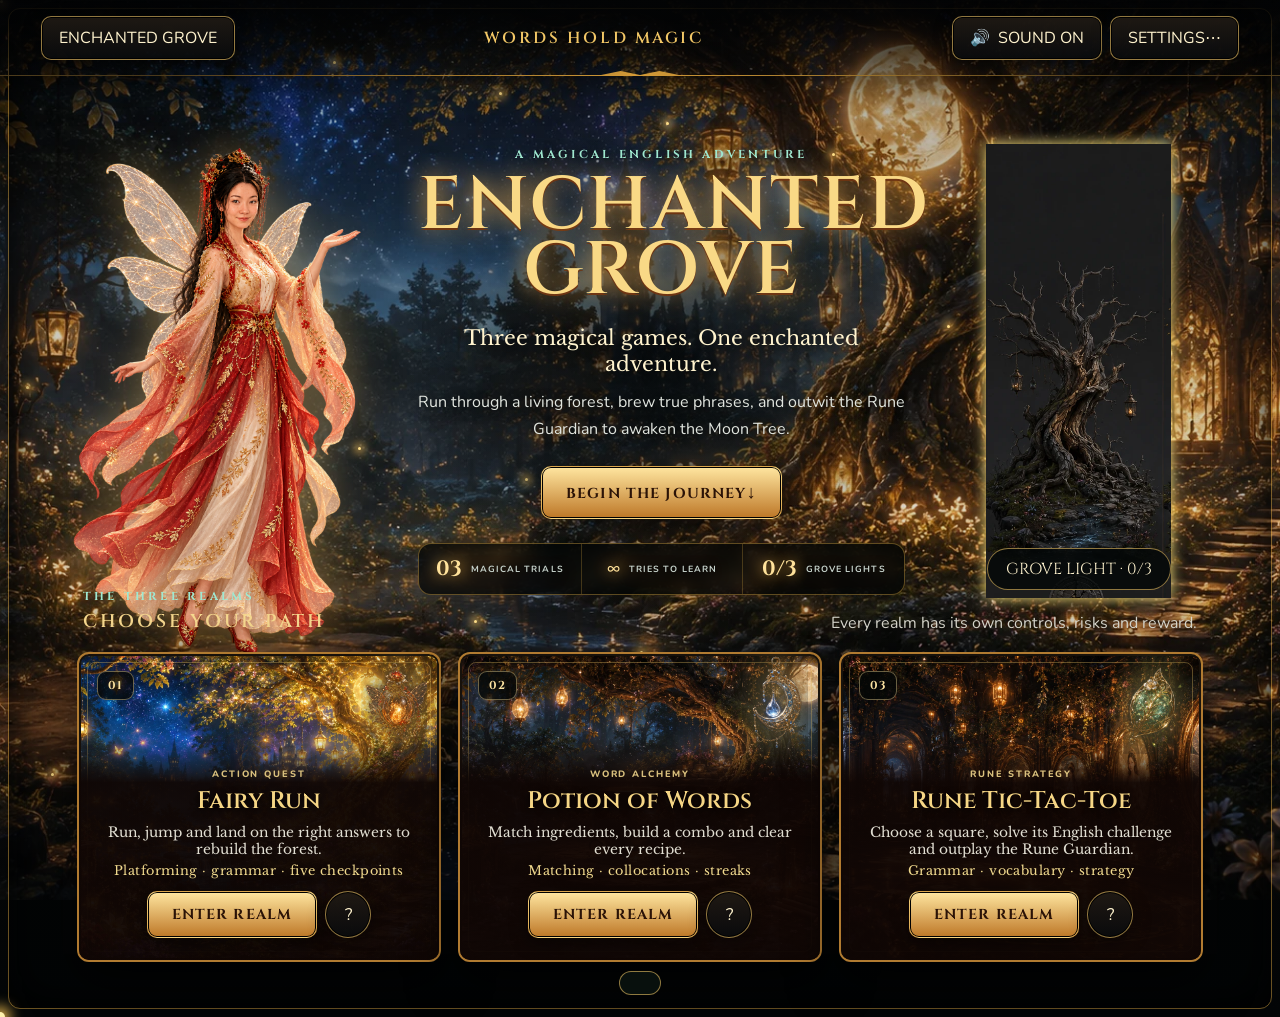
==== commit 6ee391c1: "Improve bridge challenge and add rune tic-tac-toe" ====
--- a/index.html
+++ b/index.html
@@ -11,7 +11,7 @@
   <link rel="preconnect" href="https://fonts.gstatic.com" crossorigin>
   <link href="https://fonts.googleapis.com/css2?family=Cinzel:wght@500;600;700&family=Libre+Baskerville:ital,wght@0,400;0,700;1,400&family=Nunito:wght@600;700;800&display=swap" rel="stylesheet">
   <link rel="stylesheet" href="./src/styles.css?v=10">
-  <link rel="stylesheet" href="./src/fixes.css?v=10">
+  <link rel="stylesheet" href="./src/fixes.css?v=11">
   <link rel="stylesheet" href="./src/premium.css?v=10">
   <link rel="stylesheet" href="./src/gameplay-v2.css?v=10">
 </head>
@@ -19,6 +19,6 @@
   <div id="app"><div class="loading">Opening the Grove…</div></div>
   <div id="toast" role="status" aria-live="polite"></div>
   <div id="cursor" aria-hidden="true"></div>
-  <script type="module" src="./src/app.js?v=10"></script>
+  <script type="module" src="./src/app.js?v=15"></script>
 </body>
 </html>
--- a/src/fixes.css
+++ b/src/fixes.css
@@ -5,3 +5,12 @@
 .portrait-duel{width:min(1180px,100%);display:grid;grid-template-columns:170px minmax(280px,420px) minmax(330px,1fr);gap:15px;align-items:center}.duel-gallery{display:grid;grid-template-columns:repeat(2,1fr);gap:7px}.duel-gallery .portrait-card{border-radius:42px 42px 9px 9px;padding:3px 3px 7px}.duel-gallery .portrait-card img{aspect-ratio:.72}.duel-gallery .portrait-card span{font-size:.55rem}.duel-center{display:grid;gap:10px}.duel-status{min-height:48px;display:grid;place-items:center;padding:9px 14px;border:1px solid var(--line);border-radius:14px;background:#060b0bdd;text-align:center;color:#f3d78f;font:700 .82rem 'Libre Baskerville'}.whisper-board{display:grid;grid-template-columns:repeat(3,1fr);gap:9px;padding:15px;border:1px solid #c7984566;border-radius:20px;background:radial-gradient(circle,#24152d,#05090bed 72%);box-shadow:inset 0 0 45px #000,0 20px 55px #0009}.whisper-cell{aspect-ratio:1;border:2px solid #b98a4e;border-radius:20px;background:linear-gradient(145deg,#1d2730,#080c10);color:#ffe5a0;font-size:clamp(2rem,4vw,3.4rem);text-shadow:0 0 18px currentColor;box-shadow:inset 0 0 18px #0008,0 7px 12px #0008;transition:.22s}.whisper-cell:not(:disabled):hover{transform:translateY(-4px);border-color:#ffe09a;box-shadow:0 0 24px #efc25b44}.whisper-cell.light{background:radial-gradient(circle,#fff5b3,#8d5a21 38%,#1c1610 72%);color:white;animation:sigilIn .45s ease}.whisper-cell.shadow{background:radial-gradient(circle,#8965ba,#39244e 42%,#0a0910 75%);color:#d5b4ff;animation:sigilIn .45s ease}.portrait-duel .listen-panel{width:auto;min-height:430px;margin:0;display:flex;flex-direction:column;justify-content:center}.portrait-duel .question{font-size:1.08rem}.portrait-duel .answers{display:grid;grid-template-columns:1fr;align-items:stretch}.portrait-duel .answer{max-width:none}.portrait-duel .feedback{margin-top:10px}@keyframes sigilIn{from{transform:scale(.35) rotate(-20deg);opacity:0}}
 @media(max-width:1150px){.portrait-duel{grid-template-columns:130px 340px 1fr}.duel-gallery{grid-template-columns:1fr}.duel-gallery .portrait-card:nth-child(n+4){display:none}}
 @media(max-width:820px){.portrait-duel{grid-template-columns:1fr}.duel-gallery{display:none}.duel-center{width:min(420px,100%);margin:auto}.portrait-duel .listen-panel{min-height:0}.whisper-cell{border-radius:13px}}
+
+/* Game 3: educational Rune Tic-Tac-Toe */
+.rune-title{margin-bottom:8px}.rune-title h2{margin-bottom:7px}.rune-score{display:flex;align-items:center;justify-content:center;gap:16px}.rune-score span{min-width:105px;padding:7px 12px;border:1px solid #d6ac5766;border-radius:999px;background:#050908d9;color:#ddceaa;font:800 .66rem Nunito;letter-spacing:.12em}.rune-score b{margin-left:8px;color:#ffe39a;font-size:1rem}.rune-score i{color:#9f927a;font:800 .55rem Nunito;letter-spacing:.16em}
+.rune-duel{position:relative;width:min(1080px,100%);display:grid;grid-template-columns:155px minmax(330px,420px) 155px;justify-content:center;gap:14px 20px;align-items:center}.duel-avatar{align-self:stretch;min-height:400px;display:flex;flex-direction:column;align-items:center;justify-content:flex-end;padding:12px;border:1px solid #bf8b3f66;border-radius:80px 80px 16px 16px;background:linear-gradient(180deg,#12181744,#060908e8);box-shadow:inset 0 0 28px #000,0 18px 38px #0008;overflow:hidden}.duel-avatar img{width:145px;height:300px;object-fit:cover;object-position:top;filter:drop-shadow(0 0 16px #f2c76555)}.duel-avatar strong{color:#ffe09a;font:700 .85rem Cinzel;letter-spacing:.12em}.duel-avatar span{margin-top:5px;color:#cfc2a4;font:800 .55rem Nunito;letter-spacing:.1em}.guardian-avatar img{width:100%;border-radius:70px 70px 8px 8px;filter:brightness(.64) saturate(.75) drop-shadow(0 0 17px #9957db88)}.guardian-avatar strong{color:#d7b5ff}.rune-center{display:grid;gap:8px}.turn-banner{min-height:40px;display:grid;place-items:center;padding:7px 12px;border:1px solid #d2a44866;border-radius:12px;background:#070b0bdd;color:#f4d78f;text-align:center;font:800 .65rem Nunito;letter-spacing:.11em}
+.rune-board{position:relative;width:min(400px,100%);aspect-ratio:1;display:grid;grid-template-columns:repeat(3,1fr);gap:9px;padding:12px;border:2px solid #bd873b;border-radius:24px;background:radial-gradient(circle,#39223d 0,#111619 55%,#050708 100%);box-shadow:inset 0 0 50px #000,0 20px 55px #000b,0 0 25px #a16ed222}.rune-board:before{content:"";position:absolute;inset:6px;border:1px solid #f2ca7166;border-radius:18px;pointer-events:none}.rune-cell{position:relative;z-index:2;border:1px solid #bd9957;border-radius:18px;background:linear-gradient(145deg,#30383a,#141a1d 68%,#090c0e);box-shadow:inset 0 0 18px #0009,0 7px 13px #0008;color:#ffe4a1;font-size:clamp(2.4rem,5vw,4rem);text-shadow:0 0 18px currentColor;transition:.22s}.rune-cell:not(:disabled){cursor:pointer;animation:availablePulse 1.8s ease-in-out infinite}.rune-cell:not(:disabled):hover,.rune-cell.selected{transform:scale(1.055);border-color:#ffe49b;box-shadow:inset 0 0 18px #0007,0 0 24px #eec65f66}.rune-cell.fairy-rune{background:radial-gradient(circle,#fff2a8,#9b6726 42%,#24180c 78%);color:white;animation:runeIn .5s ease}.rune-cell.shadow-rune{background:radial-gradient(circle,#cda4ff,#67428a 42%,#21162e 78%);color:#f2e3ff;animation:runeIn .5s ease}.rune-cell.winning{z-index:4;filter:brightness(1.35);box-shadow:0 0 32px currentColor}.rune-cell.guardian-cast{animation:shadowCast .55s ease}.rune-cell.fairy-cast{animation:fairyCast .55s ease}
+.win-beam{position:absolute;z-index:3;left:50%;top:50%;width:76%;height:7px;border-radius:999px;background:#fff1a4;box-shadow:0 0 8px white,0 0 24px #ffc956;opacity:0;pointer-events:none;transform-origin:center}.win-beam.show{opacity:1;animation:beamIn .55s ease}.win-beam.line-0{transform:translate(-50%,-50%) translateY(-125px)}.win-beam.line-1{transform:translate(-50%,-50%)}.win-beam.line-2{transform:translate(-50%,-50%) translateY(125px)}.win-beam.line-3{transform:translate(-50%,-50%) translateX(-125px) rotate(90deg)}.win-beam.line-4{transform:translate(-50%,-50%) rotate(90deg)}.win-beam.line-5{transform:translate(-50%,-50%) translateX(125px) rotate(90deg)}.win-beam.line-6{width:94%;transform:translate(-50%,-50%) rotate(45deg)}.win-beam.line-7{width:94%;transform:translate(-50%,-50%) rotate(-45deg)}
+.rune-challenge{grid-column:1/-1;min-height:188px;padding:14px 18px;border:2px double #b9853e;border-radius:18px;background:linear-gradient(145deg,rgba(239,218,168,.97),rgba(173,137,80,.96));color:#2b1b10;text-align:center;box-shadow:inset 0 0 24px #fff4d155,0 16px 38px #0009}.challenge-id{color:#713326;font:800 .58rem Nunito;letter-spacing:.18em}.rune-question{margin:7px 0 10px;font:700 1rem/1.35 'Libre Baskerville'}.rune-answers{display:flex;justify-content:center;gap:8px;flex-wrap:wrap}.rune-answer{min-width:170px;background:linear-gradient(#5d321d,#24110a)}.rune-challenge .feedback{min-height:28px;margin-top:8px;color:#50371f}.rune-challenge .feedback.bad{color:#8b1e1b}.rune-build{width:100%;display:grid;gap:8px;justify-items:center}.build-result,.build-bank{width:100%;min-height:48px;display:flex;align-items:center;justify-content:center;gap:7px;flex-wrap:wrap;padding:6px;border:1px dashed #7d572b77;border-radius:11px;color:#71583c}.rune-build .chunk{padding:9px 14px;border-radius:10px}.round-banner{position:absolute;z-index:20;inset:55px 90px 205px;display:grid;place-items:center;padding:20px;text-align:center;border:2px solid #edc66e;border-radius:24px;background:radial-gradient(circle,#392248f5,#090c0df5 70%);box-shadow:0 0 60px #000,0 0 35px #d1a65455}.round-banner.hidden{display:none}.round-banner h3{margin:7px;color:#ffe5a0;font:700 2.2rem Cinzel}.round-banner p{color:#e3d8c4}.round-banner .kicker{color:#d6b4f5}
+@keyframes availablePulse{50%{border-color:#e2bd6e;box-shadow:inset 0 0 18px #0009,0 0 12px #d7ae4533}}@keyframes runeIn{from{transform:scale(.2) rotate(-35deg);opacity:.1}}@keyframes fairyCast{50%{transform:scale(1.12);filter:brightness(1.5)}}@keyframes shadowCast{35%{transform:scale(.88);filter:brightness(.7)}70%{transform:scale(1.08)}}@keyframes beamIn{from{opacity:0;filter:blur(8px)}}
+@media(max-width:900px){.rune-duel{grid-template-columns:1fr}.duel-avatar{display:none}.rune-center{width:min(400px,100%);margin:auto}.rune-challenge{grid-column:1}.round-banner{inset:60px 10px 210px}}@media(max-width:520px){.rune-board{max-width:330px}.rune-cell{border-radius:12px}.rune-answer{min-width:0;width:100%}.win-beam.line-0{transform:translate(-50%,-50%) translateY(-102px)}.win-beam.line-2{transform:translate(-50%,-50%) translateY(102px)}.win-beam.line-3{transform:translate(-50%,-50%) translateX(-102px) rotate(90deg)}.win-beam.line-5{transform:translate(-50%,-50%) translateX(102px) rotate(90deg)}}
